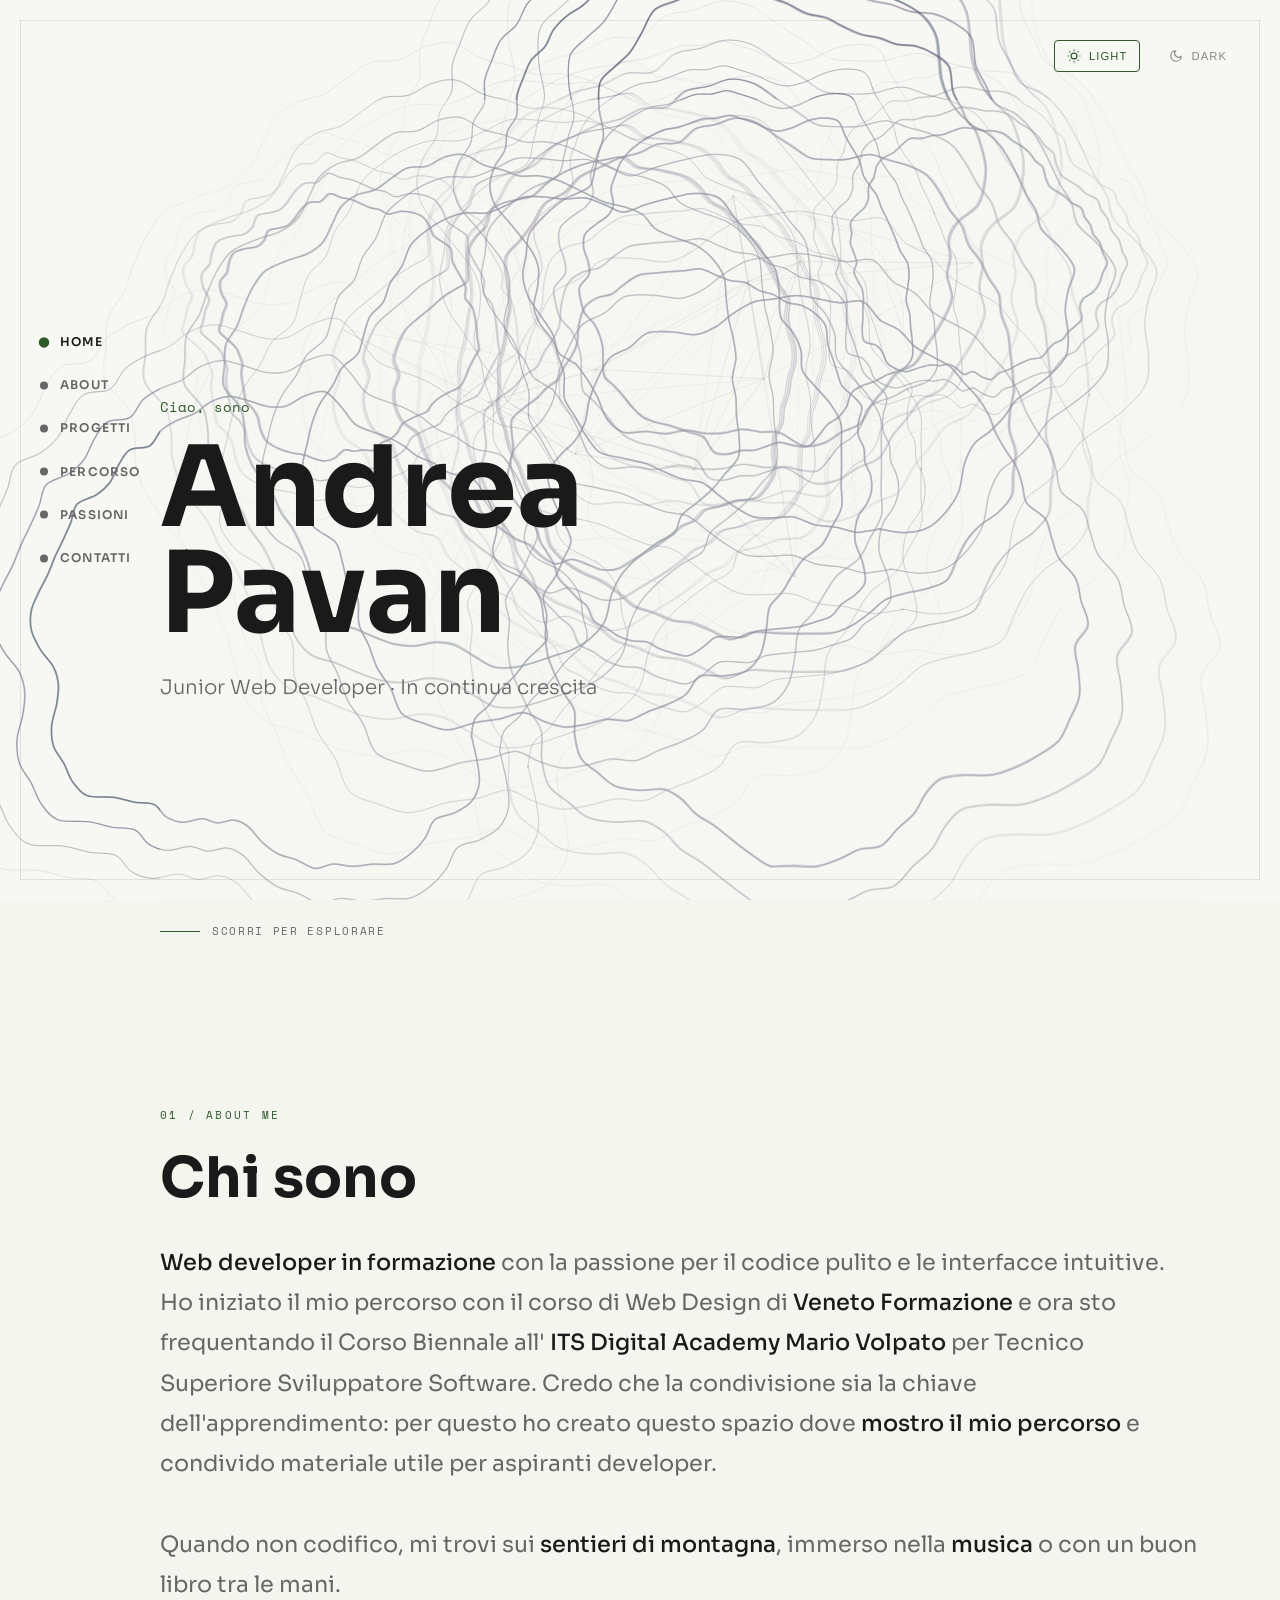
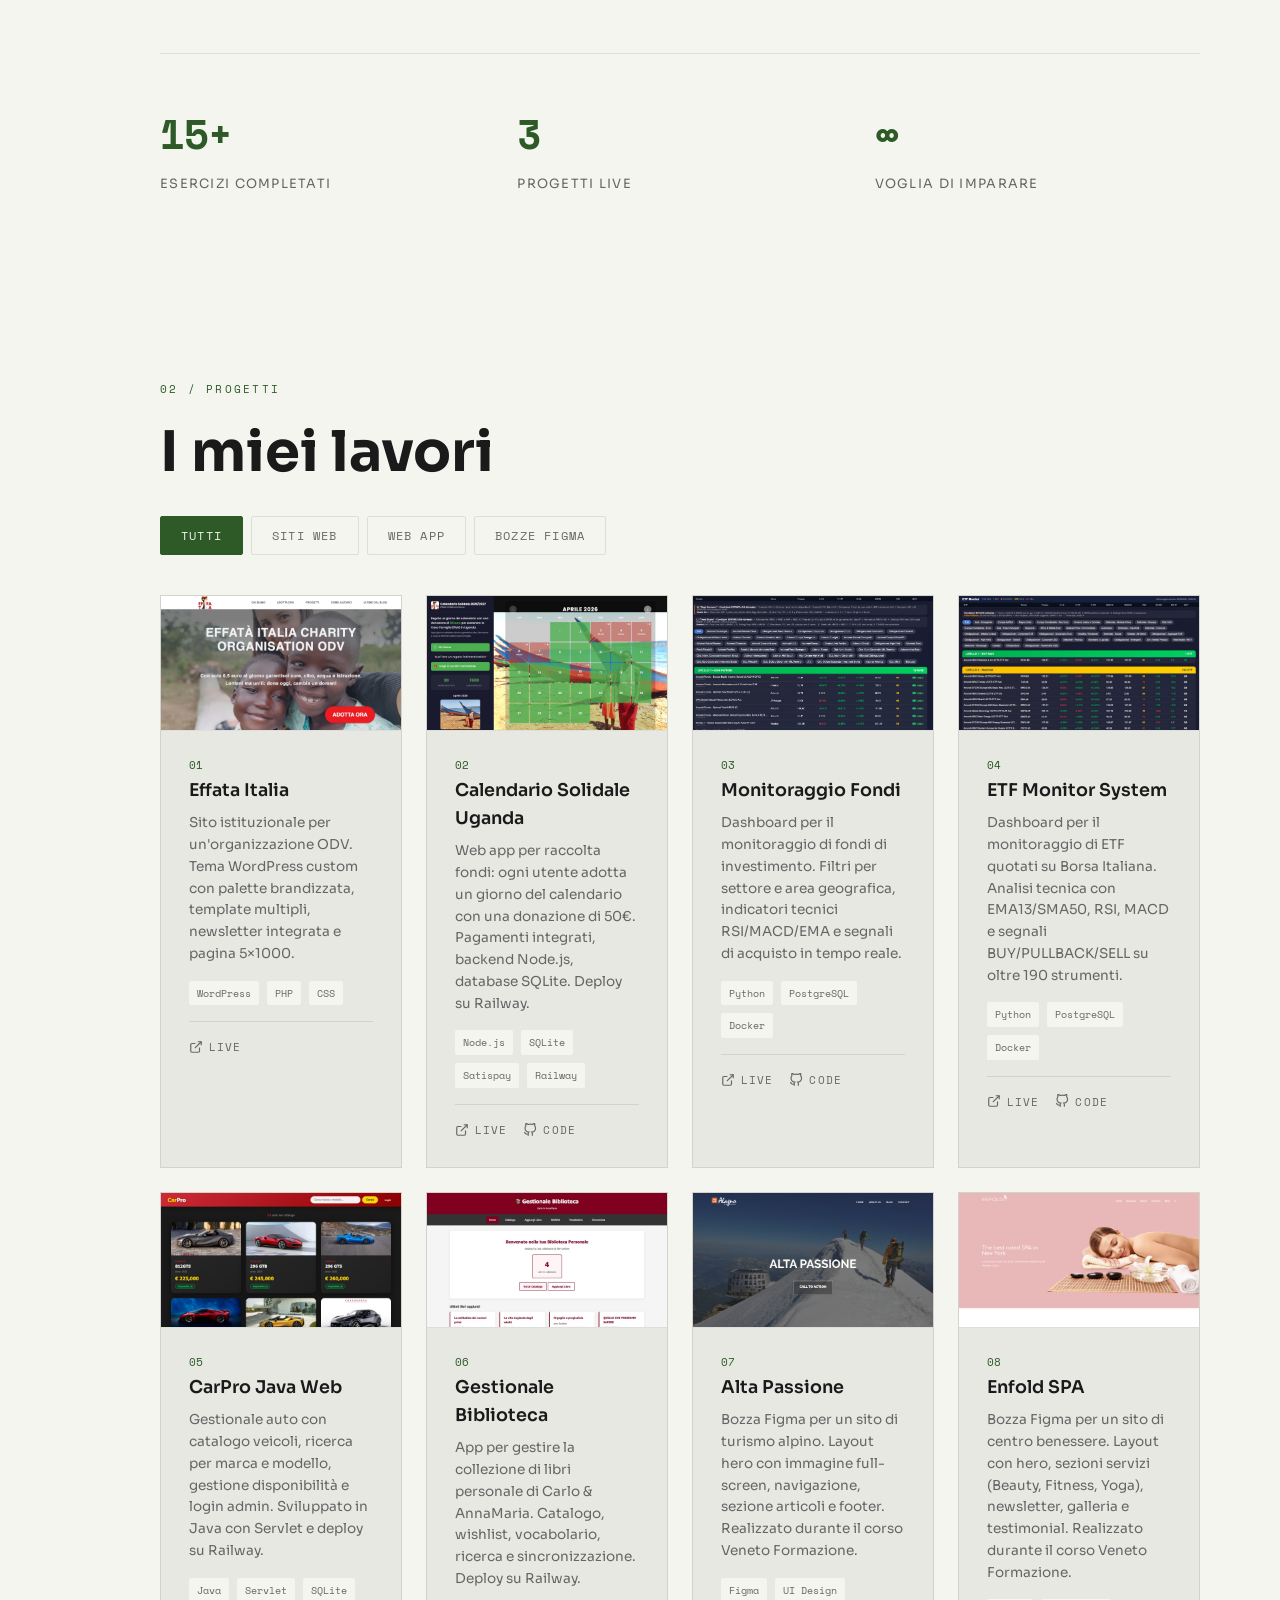
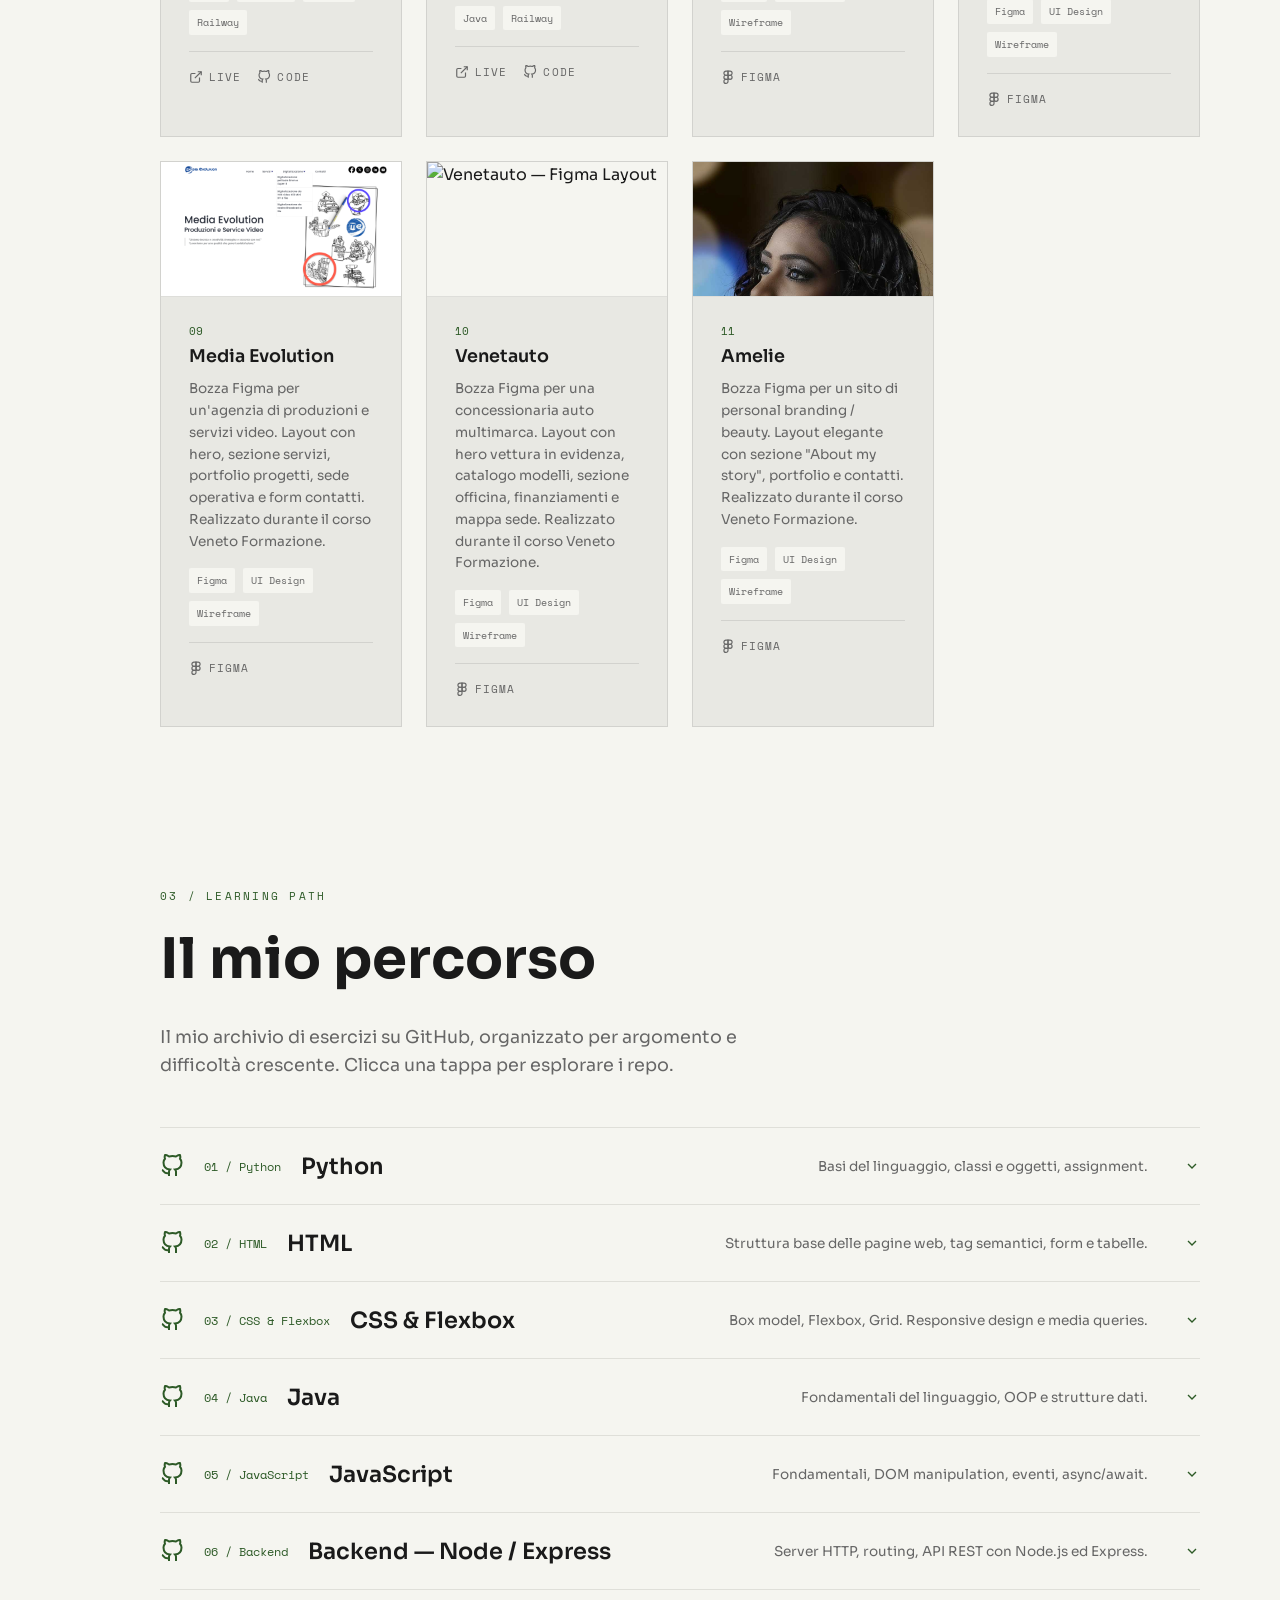
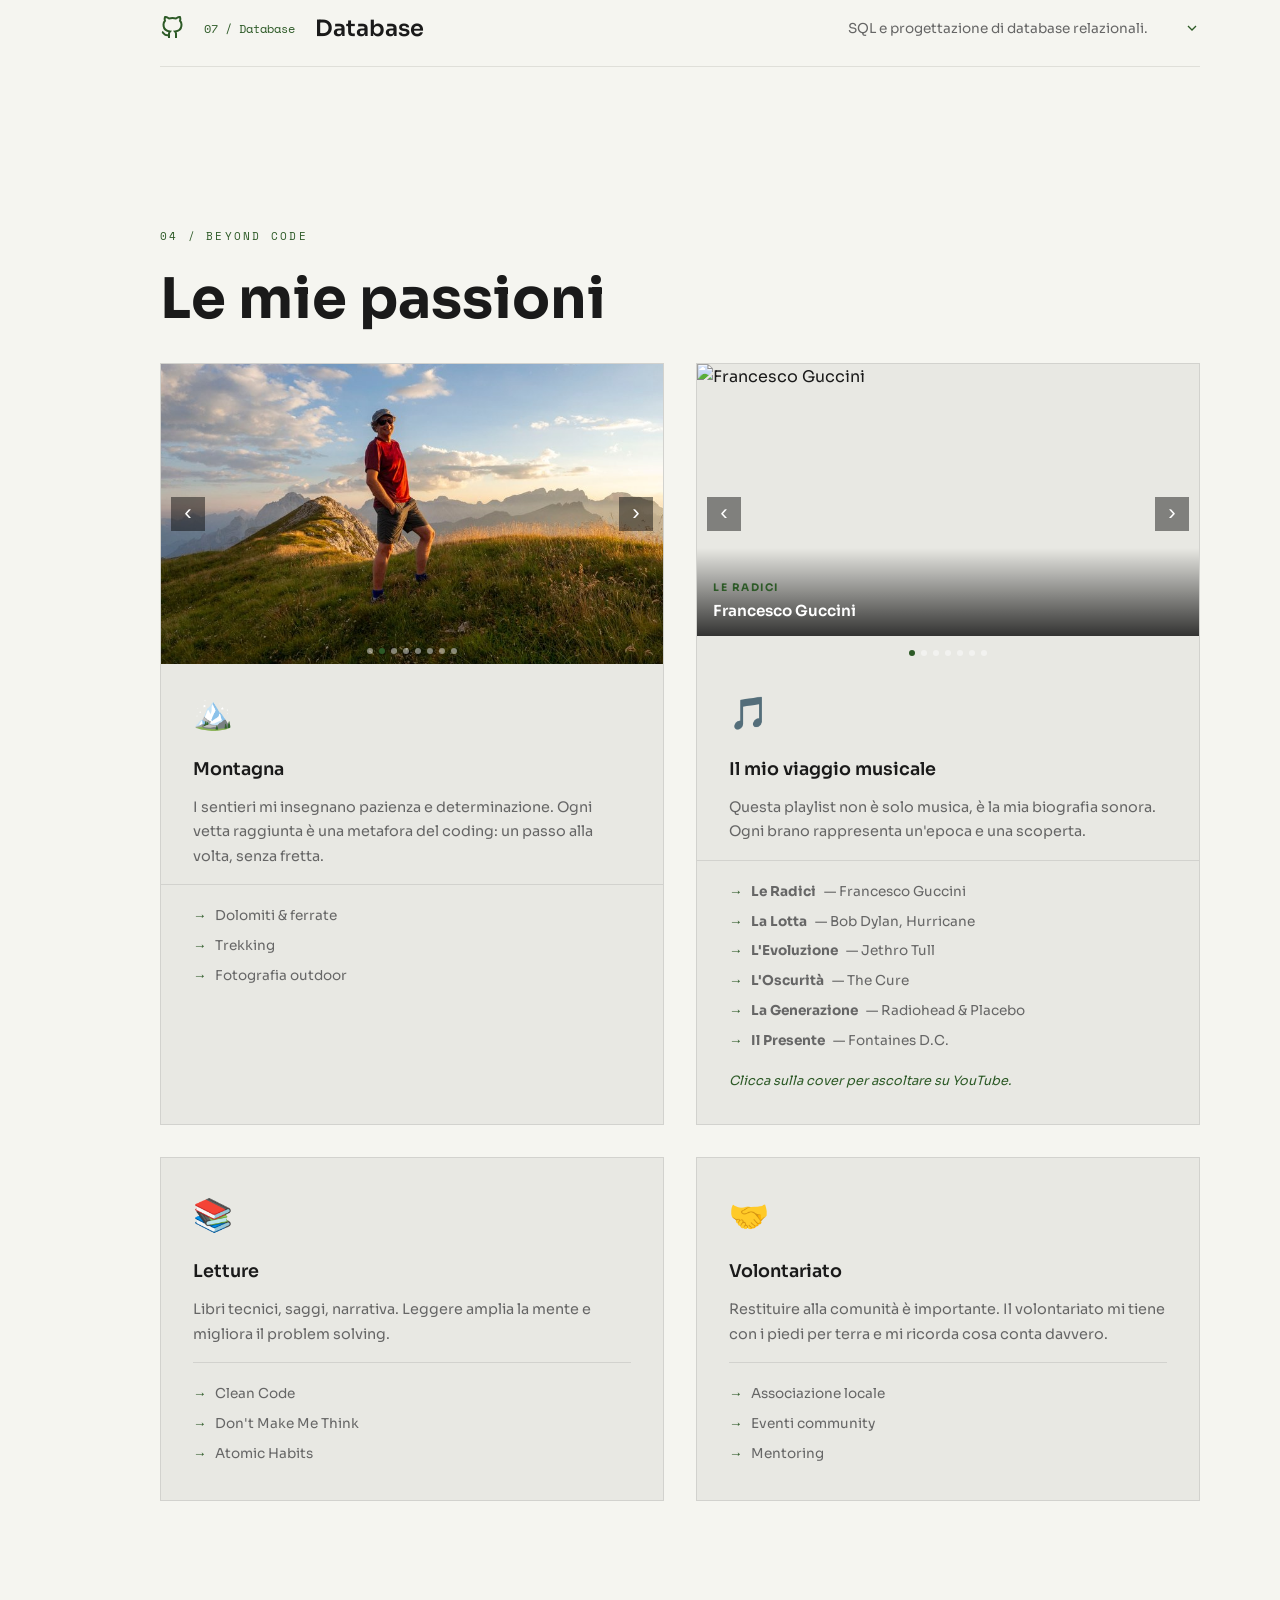
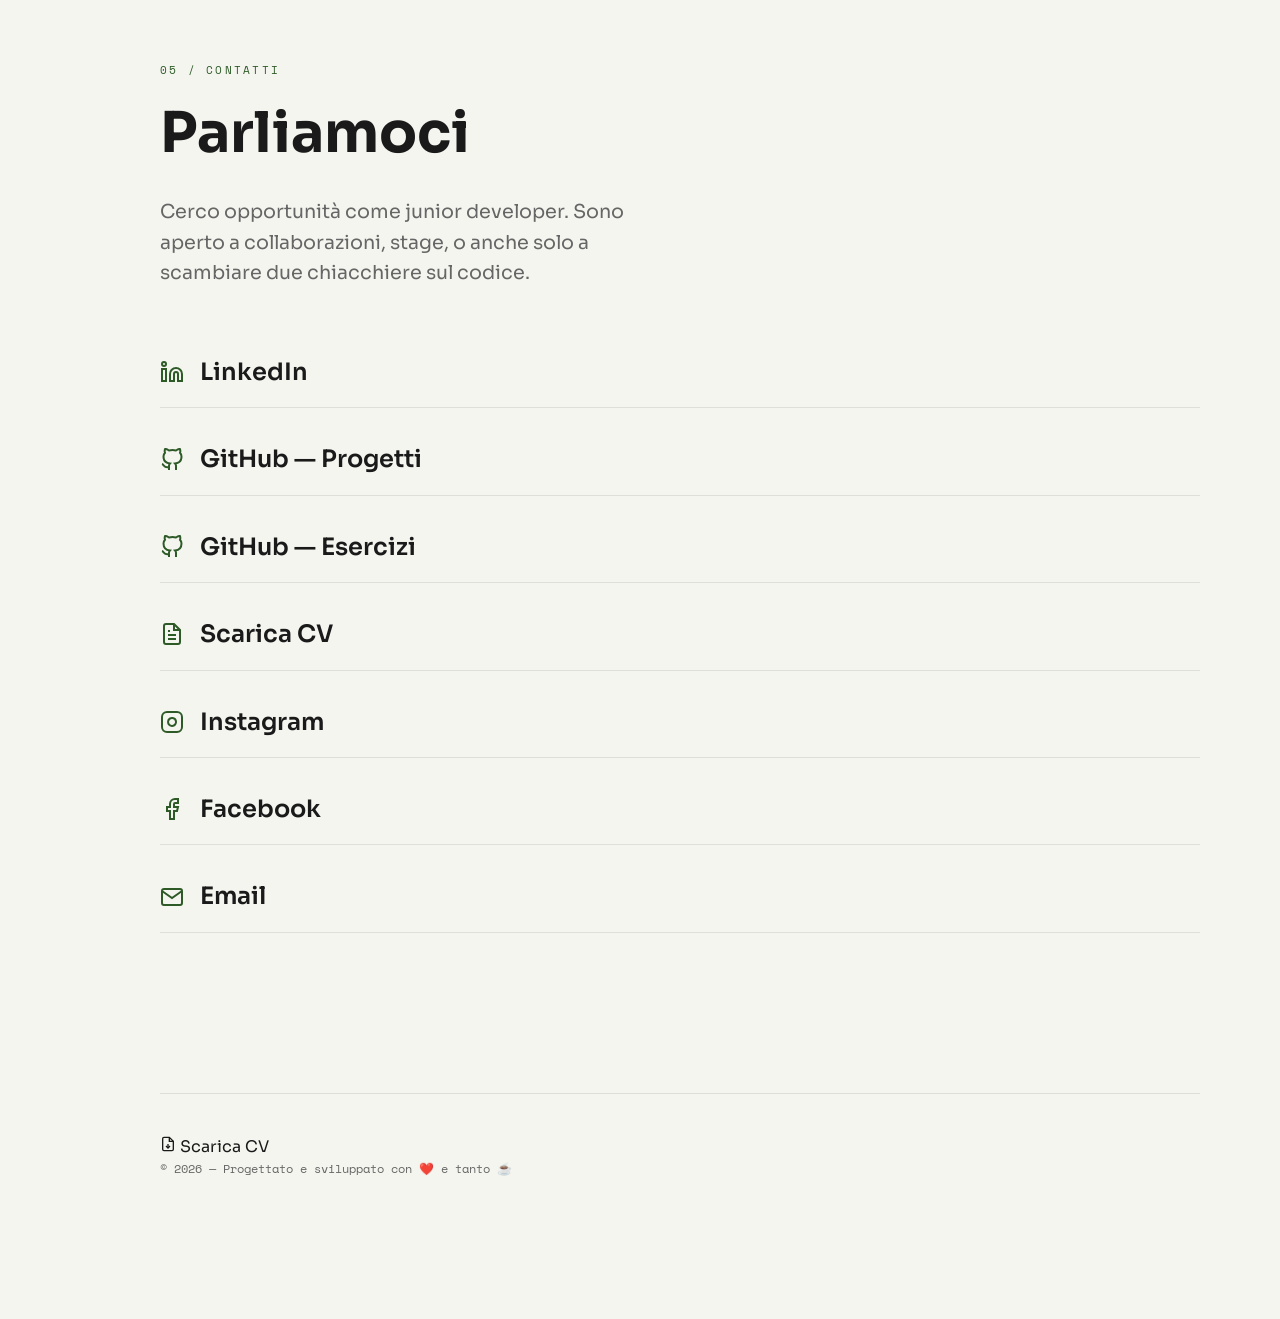
==== portfolio.html @ 3f2b670b "Sostituisce iframe con carosello cover musicali (7 tracce)" ====
<!DOCTYPE html>
<html lang="it">
<head>
    <meta charset="UTF-8">
    <meta name="viewport" content="width=device-width, initial-scale=1.0">
    <title>Andrea Pavan | Junior Web Developer</title>
    <meta name="description" content="Junior Web Developer - Il mio percorso formativo e i miei progetti">

    <!-- Open Graph / Facebook / WhatsApp -->
    <meta property="og:type"             content="website">
    <meta property="og:url"              content="https://andreapavan.tech/">
    <meta property="og:title"            content="Andrea Pavan — Junior Web Developer">
    <meta property="og:description"      content="Junior Web Developer - Il mio percorso formativo e i miei progetti">
    <meta property="og:image"            content="https://andreapavan.tech/img/above.png">
    <meta property="og:image:secure_url" content="https://andreapavan.tech/img/above.png">
    <meta property="og:locale"           content="it_IT">

    <!-- Twitter / X -->
    <meta name="twitter:card"            content="summary_large_image">
    <meta name="twitter:title"           content="Andrea Pavan — Junior Web Developer">
    <meta name="twitter:description"     content="Junior Web Developer - Il mio percorso formativo e i miei progetti">
    <meta name="twitter:image"           content="https://andreapavan.tech/img/above.png">
    
    <!-- Google Fonts -->
    <link rel="preconnect" href="https://fonts.googleapis.com">
    <link rel="preconnect" href="https://fonts.gstatic.com" crossorigin>
    <link href="https://fonts.googleapis.com/css2?family=Space+Mono:wght@400;700&family=Sora:wght@300;400;600;700&display=swap" rel="stylesheet">

    <!-- CSS -->
    <link rel="stylesheet" href="style.css?v=7">

    <!-- p5.js per effetto grafico -->
    <script src="p5.min.js"></script>
</head>
<body>
    <!-- Sketch Background (p5.js) -->
    <div id="sketch"></div>

    <!-- Loader -->
    <div class="loader" id="loader">
        <div class="loader__text">
            <span>C</span><span>a</span><span>r</span><span>i</span><span>c</span><span>a</span><span>…</span>
        </div>
    </div>

    <!-- Frame -->
    <div class="frame">
        <div class="frame__line frame__line--top"></div>
        <div class="frame__line frame__line--bottom"></div>
        <div class="frame__line frame__line--left"></div>
        <div class="frame__line frame__line--right"></div>
    </div>

    <!-- Theme Switcher -->
    <div class="theme-switcher">
        <button class="theme-btn active" data-theme="light" onclick="setTheme('light')">
            <svg class="theme-btn__icon" viewBox="0 0 24 24" fill="none" stroke="currentColor" stroke-width="2">
                <circle cx="12" cy="12" r="5"/>
                <path d="M12 1v2M12 21v2M4.22 4.22l1.42 1.42M18.36 18.36l1.42 1.42M1 12h2M21 12h2M4.22 19.78l1.42-1.42M18.36 5.64l1.42-1.42"/>
            </svg>
            Light
        </button>
        <button class="theme-btn" data-theme="dark" onclick="setTheme('dark')">
            <svg class="theme-btn__icon" viewBox="0 0 24 24" fill="none" stroke="currentColor" stroke-width="2">
                <path d="M21 12.79A9 9 0 1 1 11.21 3 7 7 0 0 0 21 12.79z"/>
            </svg>
            Dark
        </button>
    </div>

    <!-- Navigation -->
    <nav class="nav">
        <ul class="nav__list">
            <li class="nav__item active" data-section="hero">
                <span class="nav__dot"></span>
                <span class="nav__text">Home</span>
            </li>
            <li class="nav__item" data-section="about">
                <span class="nav__dot"></span>
                <span class="nav__text">About</span>
            </li>
            <li class="nav__item" data-section="projects">
                <span class="nav__dot"></span>
                <span class="nav__text">Progetti</span>
            </li>
            <li class="nav__item" data-section="path">
                <span class="nav__dot"></span>
                <span class="nav__text">Percorso</span>
            </li>
            <li class="nav__item" data-section="passions">
                <span class="nav__dot"></span>
                <span class="nav__text">Passioni</span>
            </li>
            <li class="nav__item" data-section="contact">
                <span class="nav__dot"></span>
                <span class="nav__text">Contatti</span>
            </li>
        </ul>
    </nav>

    <!-- Main Content -->
    <main class="main">
        <!-- Hero Section -->
        <section class="hero section visible" id="hero">
            <div class="hero__greeting">
                <span>Ciao, sono</span>
            </div>
            <h1 class="hero__name">
                <span>Andrea</span>
                <span>Pavan</span>
            </h1>
            <p class="hero__title">Junior Web Developer · In continua crescita</p>
            <div class="hero__scroll">
                <div class="hero__scroll-line"></div>
                <span>Scorri per esplorare</span>
            </div>
        </section>

        <!-- About Section -->
        <section class="section" id="about">
            <span class="section__label">01 / About Me</span>
            <h2 class="section__title">Chi sono</h2>
            <p class="about__text">
                <span>Web developer in formazione</span> con la passione per il codice pulito e le interfacce intuitive.
                Ho iniziato il mio percorso con il corso di Web Design di <span>Veneto Formazione</span> e ora sto frequentando il Corso Biennale
                all' <span>ITS Digital Academy Mario Volpato</span>
                 per Tecnico Superiore Sviluppatore Software.
                Credo che la condivisione sia la chiave dell'apprendimento: per questo ho creato questo spazio
                dove <span>mostro il mio percorso</span> e condivido materiale utile per aspiranti developer.
                <br><br>
                Quando non codifico, mi trovi sui <span>sentieri di montagna</span>, 
                immerso nella <span>musica</span> o con un buon libro tra le mani.
            </p>
            <div class="about__stats">
                <div class="stat">
                    <div class="stat__number">15+</div>
                    <div class="stat__label">Esercizi completati</div>
                </div>
                <div class="stat">
                    <div class="stat__number">3</div>
                    <div class="stat__label">Progetti live</div>
                </div>
                <div class="stat">
                    <div class="stat__number">∞</div>
                    <div class="stat__label">Voglia di imparare</div>
                </div>
            </div>
        </section>

        <!-- Projects Section -->
        <section class="section" id="projects">
            <span class="section__label">02 / Progetti</span>
            <h2 class="section__title">I miei lavori</h2>
            
            <div class="projects__filters">
                <button class="filter-btn active" data-filter="all">Tutti</button>
                <button class="filter-btn" data-filter="siti">Siti Web</button>
                <button class="filter-btn" data-filter="webapp">Web App</button>
                <button class="filter-btn" data-filter="figma">Bozze Figma</button>
            </div>

            <div class="projects__grid">
                <article class="project-card" data-category="siti">
                    <div class="project-card__preview">
                        <img src="img/effata-preview.jpg" alt="Effata Italia">
                    </div>
                    <span class="project-card__number">01</span>
                    <h3 class="project-card__title">Effata Italia</h3>
                    <p class="project-card__desc">Sito istituzionale per un'organizzazione ODV. Tema WordPress custom con palette brandizzata, template multipli, newsletter integrata e pagina 5×1000.</p>
                    <div class="project-card__tags">
                        <span class="tag">WordPress</span>
                        <span class="tag">PHP</span>
                        <span class="tag">CSS</span>
                    </div>
                    <div class="project-card__links">
                        <a href="https://effataitalia.it" target="_blank" rel="noopener" class="project-link">
                            <svg viewBox="0 0 24 24" fill="none" stroke="currentColor" stroke-width="2">
                                <path d="M18 13v6a2 2 0 0 1-2 2H5a2 2 0 0 1-2-2V8a2 2 0 0 1 2-2h6"/>
                                <polyline points="15 3 21 3 21 9"/>
                                <line x1="10" y1="14" x2="21" y2="3"/>
                            </svg>
                            Live
                        </a>
                    </div>
                </article>

                <article class="project-card" data-category="webapp">
                    <div class="project-card__preview">
                        <img src="img/calendario-preview.jpg" alt="Calendario Solidale Uganda">
                    </div>
                    <span class="project-card__number">02</span>
                    <h3 class="project-card__title">Calendario Solidale Uganda</h3>
                    <p class="project-card__desc">Web app per raccolta fondi: ogni utente adotta un giorno del calendario con una donazione di 50€. Pagamenti integrati, backend Node.js, database SQLite. Deploy su Railway.</p>
                    <div class="project-card__tags">
                        <span class="tag">Node.js</span>
                        <span class="tag">SQLite</span>
                        <span class="tag">Satispay</span>
                        <span class="tag">Railway</span>
                    </div>
                    <div class="project-card__links">
                        <a href="https://calendario.effataitalia.it" target="_blank" rel="noopener" class="project-link">
                            <svg viewBox="0 0 24 24" fill="none" stroke="currentColor" stroke-width="2">
                                <path d="M18 13v6a2 2 0 0 1-2 2H5a2 2 0 0 1-2-2V8a2 2 0 0 1 2-2h6"/>
                                <polyline points="15 3 21 3 21 9"/>
                                <line x1="10" y1="14" x2="21" y2="3"/>
                            </svg>
                            Live
                        </a>
                        <a href="https://github.com/pimpy67/calendario-solidale-uganda" target="_blank" rel="noopener" class="project-link">
                            <svg viewBox="0 0 24 24" fill="none" stroke="currentColor" stroke-width="2">
                                <path d="M9 19c-5 1.5-5-2.5-7-3m14 6v-3.87a3.37 3.37 0 0 0-.94-2.61c3.14-.35 6.44-1.54 6.44-7A5.44 5.44 0 0 0 20 4.77 5.07 5.07 0 0 0 19.91 1S18.73.65 16 2.48a13.38 13.38 0 0 0-7 0C6.27.65 5.09 1 5.09 1A5.07 5.07 0 0 0 5 4.77a5.44 5.44 0 0 0-1.5 3.78c0 5.42 3.3 6.61 6.44 7A3.37 3.37 0 0 0 9 18.13V22"/>
                            </svg>
                            Code
                        </a>
                    </div>
                </article>

                <article class="project-card" data-category="webapp">
                    <div class="project-card__preview">
                        <img src="img/fondi-preview.png" alt="Monitoraggio Fondi">
                    </div>
                    <span class="project-card__number">03</span>
                    <h3 class="project-card__title">Monitoraggio Fondi</h3>
                    <p class="project-card__desc">Dashboard per il monitoraggio di fondi di investimento. Filtri per settore e area geografica, indicatori tecnici RSI/MACD/EMA e segnali di acquisto in tempo reale.</p>
                    <div class="project-card__tags">
                        <span class="tag">Python</span>
                        <span class="tag">PostgreSQL</span>
                        <span class="tag">Docker</span>
                    </div>
                    <div class="project-card__links">
                        <a href="https://fondi.andreapavan.tech" target="_blank" rel="noopener" class="project-link">
                            <svg viewBox="0 0 24 24" fill="none" stroke="currentColor" stroke-width="2">
                                <path d="M18 13v6a2 2 0 0 1-2 2H5a2 2 0 0 1-2-2V8a2 2 0 0 1 2-2h6"/>
                                <polyline points="15 3 21 3 21 9"/>
                                <line x1="10" y1="14" x2="21" y2="3"/>
                            </svg>
                            Live
                        </a>
                        <a href="https://github.com/pimpy67/monitoraggio-fondi" target="_blank" rel="noopener" class="project-link">
                            <svg viewBox="0 0 24 24" fill="none" stroke="currentColor" stroke-width="2">
                                <path d="M9 19c-5 1.5-5-2.5-7-3m14 6v-3.87a3.37 3.37 0 0 0-.94-2.61c3.14-.35 6.44-1.54 6.44-7A5.44 5.44 0 0 0 20 4.77 5.07 5.07 0 0 0 19.91 1S18.73.65 16 2.48a13.38 13.38 0 0 0-7 0C6.27.65 5.09 1 5.09 1A5.07 5.07 0 0 0 5 4.77a5.44 5.44 0 0 0-1.5 3.78c0 5.42 3.3 6.61 6.44 7A3.37 3.37 0 0 0 9 18.13V22"/>
                            </svg>
                            Code
                        </a>
                    </div>
                </article>

                <article class="project-card" data-category="webapp">
                    <div class="project-card__preview">
                        <img src="img/etf-preview.jpg" alt="ETF Monitor System">
                    </div>
                    <span class="project-card__number">04</span>
                    <h3 class="project-card__title">ETF Monitor System</h3>
                    <p class="project-card__desc">Dashboard per il monitoraggio di ETF quotati su Borsa Italiana. Analisi tecnica con EMA13/SMA50, RSI, MACD e segnali BUY/PULLBACK/SELL su oltre 190 strumenti.</p>
                    <div class="project-card__tags">
                        <span class="tag">Python</span>
                        <span class="tag">PostgreSQL</span>
                        <span class="tag">Docker</span>
                    </div>
                    <div class="project-card__links">
                        <a href="https://etf.andreapavan.tech" target="_blank" rel="noopener" class="project-link">
                            <svg viewBox="0 0 24 24" fill="none" stroke="currentColor" stroke-width="2">
                                <path d="M18 13v6a2 2 0 0 1-2 2H5a2 2 0 0 1-2-2V8a2 2 0 0 1 2-2h6"/>
                                <polyline points="15 3 21 3 21 9"/>
                                <line x1="10" y1="14" x2="21" y2="3"/>
                            </svg>
                            Live
                        </a>
                        <a href="https://github.com/pimpy67/etf-monitor-system" target="_blank" rel="noopener" class="project-link">
                            <svg viewBox="0 0 24 24" fill="none" stroke="currentColor" stroke-width="2">
                                <path d="M9 19c-5 1.5-5-2.5-7-3m14 6v-3.87a3.37 3.37 0 0 0-.94-2.61c3.14-.35 6.44-1.54 6.44-7A5.44 5.44 0 0 0 20 4.77 5.07 5.07 0 0 0 19.91 1S18.73.65 16 2.48a13.38 13.38 0 0 0-7 0C6.27.65 5.09 1 5.09 1A5.07 5.07 0 0 0 5 4.77a5.44 5.44 0 0 0-1.5 3.78c0 5.42 3.3 6.61 6.44 7A3.37 3.37 0 0 0 9 18.13V22"/>
                            </svg>
                            Code
                        </a>
                    </div>
                </article>

                <article class="project-card" data-category="webapp">
                    <div class="project-card__preview">
                        <img src="img/carpro-preview.jpg" alt="CarPro Java Web">
                    </div>
                    <span class="project-card__number">05</span>
                    <h3 class="project-card__title">CarPro Java Web</h3>
                    <p class="project-card__desc">Gestionale auto con catalogo veicoli, ricerca per marca e modello, gestione disponibilità e login admin. Sviluppato in Java con Servlet e deploy su Railway.</p>
                    <div class="project-card__tags">
                        <span class="tag">Java</span>
                        <span class="tag">Servlet</span>
                        <span class="tag">SQLite</span>
                        <span class="tag">Railway</span>
                    </div>
                    <div class="project-card__links">
                        <a href="https://carprojavaweb-production.up.railway.app/catalogo" target="_blank" rel="noopener" class="project-link">
                            <svg viewBox="0 0 24 24" fill="none" stroke="currentColor" stroke-width="2">
                                <path d="M18 13v6a2 2 0 0 1-2 2H5a2 2 0 0 1-2-2V8a2 2 0 0 1 2-2h6"/>
                                <polyline points="15 3 21 3 21 9"/>
                                <line x1="10" y1="14" x2="21" y2="3"/>
                            </svg>
                            Live
                        </a>
                        <a href="https://github.com/pimpy67/car_pro_java_web" target="_blank" rel="noopener" class="project-link">
                            <svg viewBox="0 0 24 24" fill="none" stroke="currentColor" stroke-width="2">
                                <path d="M9 19c-5 1.5-5-2.5-7-3m14 6v-3.87a3.37 3.37 0 0 0-.94-2.61c3.14-.35 6.44-1.54 6.44-7A5.44 5.44 0 0 0 20 4.77 5.07 5.07 0 0 0 19.91 1S18.73.65 16 2.48a13.38 13.38 0 0 0-7 0C6.27.65 5.09 1 5.09 1A5.07 5.07 0 0 0 5 4.77a5.44 5.44 0 0 0-1.5 3.78c0 5.42 3.3 6.61 6.44 7A3.37 3.37 0 0 0 9 18.13V22"/>
                            </svg>
                            Code
                        </a>
                    </div>
                </article>

                <article class="project-card" data-category="webapp">
                    <div class="project-card__preview">
                        <img src="img/libri-preview.jpg" alt="Gestionale Biblioteca">
                    </div>
                    <span class="project-card__number">06</span>
                    <h3 class="project-card__title">Gestionale Biblioteca</h3>
                    <p class="project-card__desc">App per gestire la collezione di libri personale di Carlo & AnnaMaria. Catalogo, wishlist, vocabolario, ricerca e sincronizzazione. Deploy su Railway.</p>
                    <div class="project-card__tags">
                        <span class="tag">Java</span>
                        <span class="tag">Railway</span>
                    </div>
                    <div class="project-card__links">
                        <a href="https://gestionale-libri-production.up.railway.app" target="_blank" rel="noopener" class="project-link">
                            <svg viewBox="0 0 24 24" fill="none" stroke="currentColor" stroke-width="2">
                                <path d="M18 13v6a2 2 0 0 1-2 2H5a2 2 0 0 1-2-2V8a2 2 0 0 1 2-2h6"/>
                                <polyline points="15 3 21 3 21 9"/>
                                <line x1="10" y1="14" x2="21" y2="3"/>
                            </svg>
                            Live
                        </a>
                        <a href="https://github.com/pimpy67/gestionale-libri" target="_blank" rel="noopener" class="project-link">
                            <svg viewBox="0 0 24 24" fill="none" stroke="currentColor" stroke-width="2">
                                <path d="M9 19c-5 1.5-5-2.5-7-3m14 6v-3.87a3.37 3.37 0 0 0-.94-2.61c3.14-.35 6.44-1.54 6.44-7A5.44 5.44 0 0 0 20 4.77 5.07 5.07 0 0 0 19.91 1S18.73.65 16 2.48a13.38 13.38 0 0 0-7 0C6.27.65 5.09 1 5.09 1A5.07 5.07 0 0 0 5 4.77a5.44 5.44 0 0 0-1.5 3.78c0 5.42 3.3 6.61 6.44 7A3.37 3.37 0 0 0 9 18.13V22"/>
                            </svg>
                            Code
                        </a>
                    </div>
                </article>

                <article class="project-card" data-category="figma">
                    <div class="project-card__preview">
                        <img src="img/figma-altapassione-preview.png" alt="Alta Passione — Figma Layout">
                    </div>
                    <span class="project-card__number">07</span>
                    <h3 class="project-card__title">Alta Passione</h3>
                    <p class="project-card__desc">Bozza Figma per un sito di turismo alpino. Layout hero con immagine full-screen, navigazione, sezione articoli e footer. Realizzato durante il corso Veneto Formazione.</p>
                    <div class="project-card__tags">
                        <span class="tag">Figma</span>
                        <span class="tag">UI Design</span>
                        <span class="tag">Wireframe</span>
                    </div>
                    <div class="project-card__links">
                        <a href="https://www.figma.com/design/ucPAvy9iIZRsiZInb1khPr/alta-passione-layout" target="_blank" rel="noopener" class="project-link">
                            <svg viewBox="0 0 24 24" fill="none" stroke="currentColor" stroke-width="2">
                                <path d="M5 5.5A3.5 3.5 0 0 1 8.5 2H12v7H8.5A3.5 3.5 0 0 1 5 5.5z"/>
                                <path d="M12 2h3.5a3.5 3.5 0 1 1 0 7H12V2z"/>
                                <path d="M12 12.5a3.5 3.5 0 1 1 7 0 3.5 3.5 0 1 1-7 0z"/>
                                <path d="M5 19.5A3.5 3.5 0 0 1 8.5 16H12v3.5a3.5 3.5 0 1 1-7 0z"/>
                                <path d="M5 12.5A3.5 3.5 0 0 1 8.5 9H12v7H8.5A3.5 3.5 0 0 1 5 12.5z"/>
                            </svg>
                            Figma
                        </a>
                    </div>
                </article>

                <article class="project-card" data-category="figma">
                    <div class="project-card__preview">
                        <img src="img/figma-spa-preview.png" alt="Enfold SPA — Figma Layout">
                    </div>
                    <span class="project-card__number">08</span>
                    <h3 class="project-card__title">Enfold SPA</h3>
                    <p class="project-card__desc">Bozza Figma per un sito di centro benessere. Layout con hero, sezioni servizi (Beauty, Fitness, Yoga), newsletter, galleria e testimonial. Realizzato durante il corso Veneto Formazione.</p>
                    <div class="project-card__tags">
                        <span class="tag">Figma</span>
                        <span class="tag">UI Design</span>
                        <span class="tag">Wireframe</span>
                    </div>
                    <div class="project-card__links">
                        <a href="https://www.figma.com/design/vi4CVhh42UqPNQW7lsbhla/esercizio-bozza-spa" target="_blank" rel="noopener" class="project-link">
                            <svg viewBox="0 0 24 24" fill="none" stroke="currentColor" stroke-width="2">
                                <path d="M5 5.5A3.5 3.5 0 0 1 8.5 2H12v7H8.5A3.5 3.5 0 0 1 5 5.5z"/>
                                <path d="M12 2h3.5a3.5 3.5 0 1 1 0 7H12V2z"/>
                                <path d="M12 12.5a3.5 3.5 0 1 1 7 0 3.5 3.5 0 1 1-7 0z"/>
                                <path d="M5 19.5A3.5 3.5 0 0 1 8.5 16H12v3.5a3.5 3.5 0 1 1-7 0z"/>
                                <path d="M5 12.5A3.5 3.5 0 0 1 8.5 9H12v7H8.5A3.5 3.5 0 0 1 5 12.5z"/>
                            </svg>
                            Figma
                        </a>
                    </div>
                </article>

                <article class="project-card" data-category="figma">
                    <div class="project-card__preview">
                        <img src="img/figma-media-preview.png" alt="Media Evolution — Figma Layout">
                    </div>
                    <span class="project-card__number">09</span>
                    <h3 class="project-card__title">Media Evolution</h3>
                    <p class="project-card__desc">Bozza Figma per un'agenzia di produzioni e servizi video. Layout con hero, sezione servizi, portfolio progetti, sede operativa e form contatti. Realizzato durante il corso Veneto Formazione.</p>
                    <div class="project-card__tags">
                        <span class="tag">Figma</span>
                        <span class="tag">UI Design</span>
                        <span class="tag">Wireframe</span>
                    </div>
                    <div class="project-card__links">
                        <a href="https://www.figma.com/design/AB4DUdKQryQGEYTGh0c8C9/esercizio-media-evolution" target="_blank" rel="noopener" class="project-link">
                            <svg viewBox="0 0 24 24" fill="none" stroke="currentColor" stroke-width="2">
                                <path d="M5 5.5A3.5 3.5 0 0 1 8.5 2H12v7H8.5A3.5 3.5 0 0 1 5 5.5z"/>
                                <path d="M12 2h3.5a3.5 3.5 0 1 1 0 7H12V2z"/>
                                <path d="M12 12.5a3.5 3.5 0 1 1 7 0 3.5 3.5 0 1 1-7 0z"/>
                                <path d="M5 19.5A3.5 3.5 0 0 1 8.5 16H12v3.5a3.5 3.5 0 1 1-7 0z"/>
                                <path d="M5 12.5A3.5 3.5 0 0 1 8.5 9H12v7H8.5A3.5 3.5 0 0 1 5 12.5z"/>
                            </svg>
                            Figma
                        </a>
                    </div>
                </article>

                <article class="project-card" data-category="figma">
                    <div class="project-card__preview">
                        <img src="img/figma-venetauto-preview.png" alt="Venetauto — Figma Layout">
                    </div>
                    <span class="project-card__number">10</span>
                    <h3 class="project-card__title">Venetauto</h3>
                    <p class="project-card__desc">Bozza Figma per una concessionaria auto multimarca. Layout con hero vettura in evidenza, catalogo modelli, sezione officina, finanziamenti e mappa sede. Realizzato durante il corso Veneto Formazione.</p>
                    <div class="project-card__tags">
                        <span class="tag">Figma</span>
                        <span class="tag">UI Design</span>
                        <span class="tag">Wireframe</span>
                    </div>
                    <div class="project-card__links">
                        <a href="https://www.figma.com/design/rM8Qb1j34acZk5mXjSkUxJ/venetauto6" target="_blank" rel="noopener" class="project-link">
                            <svg viewBox="0 0 24 24" fill="none" stroke="currentColor" stroke-width="2">
                                <path d="M5 5.5A3.5 3.5 0 0 1 8.5 2H12v7H8.5A3.5 3.5 0 0 1 5 5.5z"/>
                                <path d="M12 2h3.5a3.5 3.5 0 1 1 0 7H12V2z"/>
                                <path d="M12 12.5a3.5 3.5 0 1 1 7 0 3.5 3.5 0 1 1-7 0z"/>
                                <path d="M5 19.5A3.5 3.5 0 0 1 8.5 16H12v3.5a3.5 3.5 0 1 1-7 0z"/>
                                <path d="M5 12.5A3.5 3.5 0 0 1 8.5 9H12v7H8.5A3.5 3.5 0 0 1 5 12.5z"/>
                            </svg>
                            Figma
                        </a>
                    </div>
                </article>

                <article class="project-card" data-category="figma">
                    <div class="project-card__preview">
                        <img src="img/figma-amelie-preview.jpg" alt="Amelie — Figma Layout">
                    </div>
                    <span class="project-card__number">11</span>
                    <h3 class="project-card__title">Amelie</h3>
                    <p class="project-card__desc">Bozza Figma per un sito di personal branding / beauty. Layout elegante con sezione "About my story", portfolio e contatti. Realizzato durante il corso Veneto Formazione.</p>
                    <div class="project-card__tags">
                        <span class="tag">Figma</span>
                        <span class="tag">UI Design</span>
                        <span class="tag">Wireframe</span>
                    </div>
                    <div class="project-card__links">
                        <a href="https://www.figma.com/design/O3ZyBF2jMj6zQOO7xo2MrJ/amelie-13" target="_blank" rel="noopener" class="project-link">
                            <svg viewBox="0 0 24 24" fill="none" stroke="currentColor" stroke-width="2">
                                <path d="M5 5.5A3.5 3.5 0 0 1 8.5 2H12v7H8.5A3.5 3.5 0 0 1 5 5.5z"/>
                                <path d="M12 2h3.5a3.5 3.5 0 1 1 0 7H12V2z"/>
                                <path d="M12 12.5a3.5 3.5 0 1 1 7 0 3.5 3.5 0 1 1-7 0z"/>
                                <path d="M5 19.5A3.5 3.5 0 0 1 8.5 16H12v3.5a3.5 3.5 0 1 1-7 0z"/>
                                <path d="M5 12.5A3.5 3.5 0 0 1 8.5 9H12v7H8.5A3.5 3.5 0 0 1 5 12.5z"/>
                            </svg>
                            Figma
                        </a>
                    </div>
                </article>

            </div>
        </section>

        <!-- Learning Path Section -->
        <section class="section" id="path">
            <span class="section__label">03 / Learning Path</span>
            <h2 class="section__title">Il mio percorso</h2>
            <p class="path__intro">
                Il mio archivio di esercizi su GitHub, organizzato per argomento e difficoltà crescente.
                Clicca una tappa per esplorare i repo.
            </p>

            <div class="path__timeline">

                <div class="path__item">
                    <button class="path__toggle">
                        <svg width="24" height="24" viewBox="0 0 24 24" fill="none" stroke="currentColor" stroke-width="2" class="path__toggle-icon"><path d="M9 19c-5 1.5-5-2.5-7-3m14 6v-3.87a3.37 3.37 0 0 0-.94-2.61c3.14-.35 6.44-1.54 6.44-7A5.44 5.44 0 0 0 20 4.77 5.07 5.07 0 0 0 19.91 1S18.73.65 16 2.48a13.38 13.38 0 0 0-7 0C6.27.65 5.09 1 5.09 1A5.07 5.07 0 0 0 5 4.77a5.44 5.44 0 0 0-1.5 3.78c0 5.42 3.3 6.61 6.44 7A3.37 3.37 0 0 0 9 18.13V22"/></svg>
                        <span class="path__week">01 / Python</span>
                        <span class="path__title">Python</span>
                        <span class="path__content">Basi del linguaggio, classi e oggetti, assignment.</span>
                        <svg class="path__toggle-arrow" width="16" height="16" viewBox="0 0 24 24" fill="none" stroke="currentColor" stroke-width="2"><polyline points="6 9 12 15 18 9"/></svg>
                    </button>
                    <div class="path__repos">
                        <a href="https://github.com/andreapavan-ops/Prove_Python" class="path__repo-btn" target="_blank" rel="noopener">
                            <svg width="14" height="14" viewBox="0 0 24 24" fill="none" stroke="currentColor" stroke-width="2"><path d="M9 19c-5 1.5-5-2.5-7-3m14 6v-3.87a3.37 3.37 0 0 0-.94-2.61c3.14-.35 6.44-1.54 6.44-7A5.44 5.44 0 0 0 20 4.77 5.07 5.07 0 0 0 19.91 1S18.73.65 16 2.48a13.38 13.38 0 0 0-7 0C6.27.65 5.09 1 5.09 1A5.07 5.07 0 0 0 5 4.77a5.44 5.44 0 0 0-1.5 3.78c0 5.42 3.3 6.61 6.44 7A3.37 3.37 0 0 0 9 18.13V22"/></svg>
                            Prove_Python →
                        </a>
                        <a href="https://github.com/andreapavan-ops/PY_CLASSI_OGGETTI" class="path__repo-btn" target="_blank" rel="noopener">
                            <svg width="14" height="14" viewBox="0 0 24 24" fill="none" stroke="currentColor" stroke-width="2"><path d="M9 19c-5 1.5-5-2.5-7-3m14 6v-3.87a3.37 3.37 0 0 0-.94-2.61c3.14-.35 6.44-1.54 6.44-7A5.44 5.44 0 0 0 20 4.77 5.07 5.07 0 0 0 19.91 1S18.73.65 16 2.48a13.38 13.38 0 0 0-7 0C6.27.65 5.09 1 5.09 1A5.07 5.07 0 0 0 5 4.77a5.44 5.44 0 0 0-1.5 3.78c0 5.42 3.3 6.61 6.44 7A3.37 3.37 0 0 0 9 18.13V22"/></svg>
                            PY_CLASSI_OGGETTI →
                        </a>
                        <a href="https://github.com/andreapavan-ops/py_assignment_apavan" class="path__repo-btn" target="_blank" rel="noopener">
                            <svg width="14" height="14" viewBox="0 0 24 24" fill="none" stroke="currentColor" stroke-width="2"><path d="M9 19c-5 1.5-5-2.5-7-3m14 6v-3.87a3.37 3.37 0 0 0-.94-2.61c3.14-.35 6.44-1.54 6.44-7A5.44 5.44 0 0 0 20 4.77 5.07 5.07 0 0 0 19.91 1S18.73.65 16 2.48a13.38 13.38 0 0 0-7 0C6.27.65 5.09 1 5.09 1A5.07 5.07 0 0 0 5 4.77a5.44 5.44 0 0 0-1.5 3.78c0 5.42 3.3 6.61 6.44 7A3.37 3.37 0 0 0 9 18.13V22"/></svg>
                            py_assignment_apavan →
                        </a>
                    </div>
                </div>

                <div class="path__item">
                    <button class="path__toggle">
                        <svg width="24" height="24" viewBox="0 0 24 24" fill="none" stroke="currentColor" stroke-width="2" class="path__toggle-icon"><path d="M9 19c-5 1.5-5-2.5-7-3m14 6v-3.87a3.37 3.37 0 0 0-.94-2.61c3.14-.35 6.44-1.54 6.44-7A5.44 5.44 0 0 0 20 4.77 5.07 5.07 0 0 0 19.91 1S18.73.65 16 2.48a13.38 13.38 0 0 0-7 0C6.27.65 5.09 1 5.09 1A5.07 5.07 0 0 0 5 4.77a5.44 5.44 0 0 0-1.5 3.78c0 5.42 3.3 6.61 6.44 7A3.37 3.37 0 0 0 9 18.13V22"/></svg>
                        <span class="path__week">02 / HTML</span>
                        <span class="path__title">HTML</span>
                        <span class="path__content">Struttura base delle pagine web, tag semantici, form e tabelle.</span>
                        <svg class="path__toggle-arrow" width="16" height="16" viewBox="0 0 24 24" fill="none" stroke="currentColor" stroke-width="2"><polyline points="6 9 12 15 18 9"/></svg>
                    </button>
                    <div class="path__repos">
                        <a href="https://github.com/andreapavan-ops/Html_esercizi" class="path__repo-btn" target="_blank" rel="noopener">
                            <svg width="14" height="14" viewBox="0 0 24 24" fill="none" stroke="currentColor" stroke-width="2"><path d="M9 19c-5 1.5-5-2.5-7-3m14 6v-3.87a3.37 3.37 0 0 0-.94-2.61c3.14-.35 6.44-1.54 6.44-7A5.44 5.44 0 0 0 20 4.77 5.07 5.07 0 0 0 19.91 1S18.73.65 16 2.48a13.38 13.38 0 0 0-7 0C6.27.65 5.09 1 5.09 1A5.07 5.07 0 0 0 5 4.77a5.44 5.44 0 0 0-1.5 3.78c0 5.42 3.3 6.61 6.44 7A3.37 3.37 0 0 0 9 18.13V22"/></svg>
                            Html_esercizi →
                        </a>
                    </div>
                </div>

                <div class="path__item">
                    <button class="path__toggle">
                        <svg width="24" height="24" viewBox="0 0 24 24" fill="none" stroke="currentColor" stroke-width="2" class="path__toggle-icon"><path d="M9 19c-5 1.5-5-2.5-7-3m14 6v-3.87a3.37 3.37 0 0 0-.94-2.61c3.14-.35 6.44-1.54 6.44-7A5.44 5.44 0 0 0 20 4.77 5.07 5.07 0 0 0 19.91 1S18.73.65 16 2.48a13.38 13.38 0 0 0-7 0C6.27.65 5.09 1 5.09 1A5.07 5.07 0 0 0 5 4.77a5.44 5.44 0 0 0-1.5 3.78c0 5.42 3.3 6.61 6.44 7A3.37 3.37 0 0 0 9 18.13V22"/></svg>
                        <span class="path__week">03 / CSS & Flexbox</span>
                        <span class="path__title">CSS & Flexbox</span>
                        <span class="path__content">Box model, Flexbox, Grid. Responsive design e media queries.</span>
                        <svg class="path__toggle-arrow" width="16" height="16" viewBox="0 0 24 24" fill="none" stroke="currentColor" stroke-width="2"><polyline points="6 9 12 15 18 9"/></svg>
                    </button>
                    <div class="path__repos">
                        <a href="https://github.com/andreapavan-ops/CSS_esercizi" class="path__repo-btn" target="_blank" rel="noopener">
                            <svg width="14" height="14" viewBox="0 0 24 24" fill="none" stroke="currentColor" stroke-width="2"><path d="M9 19c-5 1.5-5-2.5-7-3m14 6v-3.87a3.37 3.37 0 0 0-.94-2.61c3.14-.35 6.44-1.54 6.44-7A5.44 5.44 0 0 0 20 4.77 5.07 5.07 0 0 0 19.91 1S18.73.65 16 2.48a13.38 13.38 0 0 0-7 0C6.27.65 5.09 1 5.09 1A5.07 5.07 0 0 0 5 4.77a5.44 5.44 0 0 0-1.5 3.78c0 5.42 3.3 6.61 6.44 7A3.37 3.37 0 0 0 9 18.13V22"/></svg>
                            CSS_esercizi →
                        </a>
                        <a href="https://github.com/andreapavan-ops/FLEX_esercizi" class="path__repo-btn" target="_blank" rel="noopener">
                            <svg width="14" height="14" viewBox="0 0 24 24" fill="none" stroke="currentColor" stroke-width="2"><path d="M9 19c-5 1.5-5-2.5-7-3m14 6v-3.87a3.37 3.37 0 0 0-.94-2.61c3.14-.35 6.44-1.54 6.44-7A5.44 5.44 0 0 0 20 4.77 5.07 5.07 0 0 0 19.91 1S18.73.65 16 2.48a13.38 13.38 0 0 0-7 0C6.27.65 5.09 1 5.09 1A5.07 5.07 0 0 0 5 4.77a5.44 5.44 0 0 0-1.5 3.78c0 5.42 3.3 6.61 6.44 7A3.37 3.37 0 0 0 9 18.13V22"/></svg>
                            FLEX_esercizi →
                        </a>
                    </div>
                </div>

                <div class="path__item">
                    <button class="path__toggle">
                        <svg width="24" height="24" viewBox="0 0 24 24" fill="none" stroke="currentColor" stroke-width="2" class="path__toggle-icon"><path d="M9 19c-5 1.5-5-2.5-7-3m14 6v-3.87a3.37 3.37 0 0 0-.94-2.61c3.14-.35 6.44-1.54 6.44-7A5.44 5.44 0 0 0 20 4.77 5.07 5.07 0 0 0 19.91 1S18.73.65 16 2.48a13.38 13.38 0 0 0-7 0C6.27.65 5.09 1 5.09 1A5.07 5.07 0 0 0 5 4.77a5.44 5.44 0 0 0-1.5 3.78c0 5.42 3.3 6.61 6.44 7A3.37 3.37 0 0 0 9 18.13V22"/></svg>
                        <span class="path__week">04 / Java</span>
                        <span class="path__title">Java</span>
                        <span class="path__content">Fondamentali del linguaggio, OOP e strutture dati.</span>
                        <svg class="path__toggle-arrow" width="16" height="16" viewBox="0 0 24 24" fill="none" stroke="currentColor" stroke-width="2"><polyline points="6 9 12 15 18 9"/></svg>
                    </button>
                    <div class="path__repos">
                        <a href="https://github.com/andreapavan-ops/JA_ESERCIZI_JAVA" class="path__repo-btn" target="_blank" rel="noopener">
                            <svg width="14" height="14" viewBox="0 0 24 24" fill="none" stroke="currentColor" stroke-width="2"><path d="M9 19c-5 1.5-5-2.5-7-3m14 6v-3.87a3.37 3.37 0 0 0-.94-2.61c3.14-.35 6.44-1.54 6.44-7A5.44 5.44 0 0 0 20 4.77 5.07 5.07 0 0 0 19.91 1S18.73.65 16 2.48a13.38 13.38 0 0 0-7 0C6.27.65 5.09 1 5.09 1A5.07 5.07 0 0 0 5 4.77a5.44 5.44 0 0 0-1.5 3.78c0 5.42 3.3 6.61 6.44 7A3.37 3.37 0 0 0 9 18.13V22"/></svg>
                            JA_ESERCIZI_JAVA →
                        </a>
                        <a href="https://github.com/andreapavan-ops/Prove_Java" class="path__repo-btn" target="_blank" rel="noopener">
                            <svg width="14" height="14" viewBox="0 0 24 24" fill="none" stroke="currentColor" stroke-width="2"><path d="M9 19c-5 1.5-5-2.5-7-3m14 6v-3.87a3.37 3.37 0 0 0-.94-2.61c3.14-.35 6.44-1.54 6.44-7A5.44 5.44 0 0 0 20 4.77 5.07 5.07 0 0 0 19.91 1S18.73.65 16 2.48a13.38 13.38 0 0 0-7 0C6.27.65 5.09 1 5.09 1A5.07 5.07 0 0 0 5 4.77a5.44 5.44 0 0 0-1.5 3.78c0 5.42 3.3 6.61 6.44 7A3.37 3.37 0 0 0 9 18.13V22"/></svg>
                            Prove_Java →
                        </a>
                    </div>
                </div>

                <div class="path__item">
                    <button class="path__toggle">
                        <svg width="24" height="24" viewBox="0 0 24 24" fill="none" stroke="currentColor" stroke-width="2" class="path__toggle-icon"><path d="M9 19c-5 1.5-5-2.5-7-3m14 6v-3.87a3.37 3.37 0 0 0-.94-2.61c3.14-.35 6.44-1.54 6.44-7A5.44 5.44 0 0 0 20 4.77 5.07 5.07 0 0 0 19.91 1S18.73.65 16 2.48a13.38 13.38 0 0 0-7 0C6.27.65 5.09 1 5.09 1A5.07 5.07 0 0 0 5 4.77a5.44 5.44 0 0 0-1.5 3.78c0 5.42 3.3 6.61 6.44 7A3.37 3.37 0 0 0 9 18.13V22"/></svg>
                        <span class="path__week">05 / JavaScript</span>
                        <span class="path__title">JavaScript</span>
                        <span class="path__content">Fondamentali, DOM manipulation, eventi, async/await.</span>
                        <svg class="path__toggle-arrow" width="16" height="16" viewBox="0 0 24 24" fill="none" stroke="currentColor" stroke-width="2"><polyline points="6 9 12 15 18 9"/></svg>
                    </button>
                    <div class="path__repos">
                        <a href="https://github.com/andreapavan-ops/JAVASCRIPT" class="path__repo-btn" target="_blank" rel="noopener">
                            <svg width="14" height="14" viewBox="0 0 24 24" fill="none" stroke="currentColor" stroke-width="2"><path d="M9 19c-5 1.5-5-2.5-7-3m14 6v-3.87a3.37 3.37 0 0 0-.94-2.61c3.14-.35 6.44-1.54 6.44-7A5.44 5.44 0 0 0 20 4.77 5.07 5.07 0 0 0 19.91 1S18.73.65 16 2.48a13.38 13.38 0 0 0-7 0C6.27.65 5.09 1 5.09 1A5.07 5.07 0 0 0 5 4.77a5.44 5.44 0 0 0-1.5 3.78c0 5.42 3.3 6.61 6.44 7A3.37 3.37 0 0 0 9 18.13V22"/></svg>
                            JAVASCRIPT →
                        </a>
                        <a href="https://github.com/andreapavan-ops/esempi_javascript" class="path__repo-btn" target="_blank" rel="noopener">
                            <svg width="14" height="14" viewBox="0 0 24 24" fill="none" stroke="currentColor" stroke-width="2"><path d="M9 19c-5 1.5-5-2.5-7-3m14 6v-3.87a3.37 3.37 0 0 0-.94-2.61c3.14-.35 6.44-1.54 6.44-7A5.44 5.44 0 0 0 20 4.77 5.07 5.07 0 0 0 19.91 1S18.73.65 16 2.48a13.38 13.38 0 0 0-7 0C6.27.65 5.09 1 5.09 1A5.07 5.07 0 0 0 5 4.77a5.44 5.44 0 0 0-1.5 3.78c0 5.42 3.3 6.61 6.44 7A3.37 3.37 0 0 0 9 18.13V22"/></svg>
                            esempi_javascript →
                        </a>
                        <a href="https://github.com/andreapavan-ops/JAVASCRIPT_DOM" class="path__repo-btn" target="_blank" rel="noopener">
                            <svg width="14" height="14" viewBox="0 0 24 24" fill="none" stroke="currentColor" stroke-width="2"><path d="M9 19c-5 1.5-5-2.5-7-3m14 6v-3.87a3.37 3.37 0 0 0-.94-2.61c3.14-.35 6.44-1.54 6.44-7A5.44 5.44 0 0 0 20 4.77 5.07 5.07 0 0 0 19.91 1S18.73.65 16 2.48a13.38 13.38 0 0 0-7 0C6.27.65 5.09 1 5.09 1A5.07 5.07 0 0 0 5 4.77a5.44 5.44 0 0 0-1.5 3.78c0 5.42 3.3 6.61 6.44 7A3.37 3.37 0 0 0 9 18.13V22"/></svg>
                            JAVASCRIPT_DOM →
                        </a>
                        <a href="https://github.com/andreapavan-ops/javascript_dom_teoria" class="path__repo-btn" target="_blank" rel="noopener">
                            <svg width="14" height="14" viewBox="0 0 24 24" fill="none" stroke="currentColor" stroke-width="2"><path d="M9 19c-5 1.5-5-2.5-7-3m14 6v-3.87a3.37 3.37 0 0 0-.94-2.61c3.14-.35 6.44-1.54 6.44-7A5.44 5.44 0 0 0 20 4.77 5.07 5.07 0 0 0 19.91 1S18.73.65 16 2.48a13.38 13.38 0 0 0-7 0C6.27.65 5.09 1 5.09 1A5.07 5.07 0 0 0 5 4.77a5.44 5.44 0 0 0-1.5 3.78c0 5.42 3.3 6.61 6.44 7A3.37 3.37 0 0 0 9 18.13V22"/></svg>
                            javascript_dom_teoria →
                        </a>
                        <a href="https://github.com/andreapavan-ops/JAVASCRIPT_EVENTI" class="path__repo-btn" target="_blank" rel="noopener">
                            <svg width="14" height="14" viewBox="0 0 24 24" fill="none" stroke="currentColor" stroke-width="2"><path d="M9 19c-5 1.5-5-2.5-7-3m14 6v-3.87a3.37 3.37 0 0 0-.94-2.61c3.14-.35 6.44-1.54 6.44-7A5.44 5.44 0 0 0 20 4.77 5.07 5.07 0 0 0 19.91 1S18.73.65 16 2.48a13.38 13.38 0 0 0-7 0C6.27.65 5.09 1 5.09 1A5.07 5.07 0 0 0 5 4.77a5.44 5.44 0 0 0-1.5 3.78c0 5.42 3.3 6.61 6.44 7A3.37 3.37 0 0 0 9 18.13V22"/></svg>
                            JAVASCRIPT_EVENTI →
                        </a>
                        <a href="https://github.com/andreapavan-ops/JAVASCRIPT_ASYNC_AWAIT" class="path__repo-btn" target="_blank" rel="noopener">
                            <svg width="14" height="14" viewBox="0 0 24 24" fill="none" stroke="currentColor" stroke-width="2"><path d="M9 19c-5 1.5-5-2.5-7-3m14 6v-3.87a3.37 3.37 0 0 0-.94-2.61c3.14-.35 6.44-1.54 6.44-7A5.44 5.44 0 0 0 20 4.77 5.07 5.07 0 0 0 19.91 1S18.73.65 16 2.48a13.38 13.38 0 0 0-7 0C6.27.65 5.09 1 5.09 1A5.07 5.07 0 0 0 5 4.77a5.44 5.44 0 0 0-1.5 3.78c0 5.42 3.3 6.61 6.44 7A3.37 3.37 0 0 0 9 18.13V22"/></svg>
                            JAVASCRIPT_ASYNC_AWAIT →
                        </a>
                    </div>
                </div>

                <div class="path__item">
                    <button class="path__toggle">
                        <svg width="24" height="24" viewBox="0 0 24 24" fill="none" stroke="currentColor" stroke-width="2" class="path__toggle-icon"><path d="M9 19c-5 1.5-5-2.5-7-3m14 6v-3.87a3.37 3.37 0 0 0-.94-2.61c3.14-.35 6.44-1.54 6.44-7A5.44 5.44 0 0 0 20 4.77 5.07 5.07 0 0 0 19.91 1S18.73.65 16 2.48a13.38 13.38 0 0 0-7 0C6.27.65 5.09 1 5.09 1A5.07 5.07 0 0 0 5 4.77a5.44 5.44 0 0 0-1.5 3.78c0 5.42 3.3 6.61 6.44 7A3.37 3.37 0 0 0 9 18.13V22"/></svg>
                        <span class="path__week">06 / Backend</span>
                        <span class="path__title">Backend — Node / Express</span>
                        <span class="path__content">Server HTTP, routing, API REST con Node.js ed Express.</span>
                        <svg class="path__toggle-arrow" width="16" height="16" viewBox="0 0 24 24" fill="none" stroke="currentColor" stroke-width="2"><polyline points="6 9 12 15 18 9"/></svg>
                    </button>
                    <div class="path__repos">
                        <a href="https://github.com/andreapavan-ops/corso-backend" class="path__repo-btn" target="_blank" rel="noopener">
                            <svg width="14" height="14" viewBox="0 0 24 24" fill="none" stroke="currentColor" stroke-width="2"><path d="M9 19c-5 1.5-5-2.5-7-3m14 6v-3.87a3.37 3.37 0 0 0-.94-2.61c3.14-.35 6.44-1.54 6.44-7A5.44 5.44 0 0 0 20 4.77 5.07 5.07 0 0 0 19.91 1S18.73.65 16 2.48a13.38 13.38 0 0 0-7 0C6.27.65 5.09 1 5.09 1A5.07 5.07 0 0 0 5 4.77a5.44 5.44 0 0 0-1.5 3.78c0 5.42 3.3 6.61 6.44 7A3.37 3.37 0 0 0 9 18.13V22"/></svg>
                            corso-backend →
                        </a>
                    </div>
                </div>

                <div class="path__item">
                    <button class="path__toggle">
                        <svg width="24" height="24" viewBox="0 0 24 24" fill="none" stroke="currentColor" stroke-width="2" class="path__toggle-icon"><path d="M9 19c-5 1.5-5-2.5-7-3m14 6v-3.87a3.37 3.37 0 0 0-.94-2.61c3.14-.35 6.44-1.54 6.44-7A5.44 5.44 0 0 0 20 4.77 5.07 5.07 0 0 0 19.91 1S18.73.65 16 2.48a13.38 13.38 0 0 0-7 0C6.27.65 5.09 1 5.09 1A5.07 5.07 0 0 0 5 4.77a5.44 5.44 0 0 0-1.5 3.78c0 5.42 3.3 6.61 6.44 7A3.37 3.37 0 0 0 9 18.13V22"/></svg>
                        <span class="path__week">07 / Database</span>
                        <span class="path__title">Database</span>
                        <span class="path__content">SQL e progettazione di database relazionali.</span>
                        <svg class="path__toggle-arrow" width="16" height="16" viewBox="0 0 24 24" fill="none" stroke="currentColor" stroke-width="2"><polyline points="6 9 12 15 18 9"/></svg>
                    </button>
                    <div class="path__repos">
                        <a href="https://github.com/andreapavan-ops/DATABASE" class="path__repo-btn" target="_blank" rel="noopener">
                            <svg width="14" height="14" viewBox="0 0 24 24" fill="none" stroke="currentColor" stroke-width="2"><path d="M9 19c-5 1.5-5-2.5-7-3m14 6v-3.87a3.37 3.37 0 0 0-.94-2.61c3.14-.35 6.44-1.54 6.44-7A5.44 5.44 0 0 0 20 4.77 5.07 5.07 0 0 0 19.91 1S18.73.65 16 2.48a13.38 13.38 0 0 0-7 0C6.27.65 5.09 1 5.09 1A5.07 5.07 0 0 0 5 4.77a5.44 5.44 0 0 0-1.5 3.78c0 5.42 3.3 6.61 6.44 7A3.37 3.37 0 0 0 9 18.13V22"/></svg>
                            DATABASE →
                        </a>
                    </div>
                </div>

            </div>

        </section>

        <!-- Passions Section -->
        <section class="section" id="passions">
            <span class="section__label">04 / Beyond Code</span>
            <h2 class="section__title">Le mie passioni</h2>

            <div class="passions__grid">
                <div class="passion-card passion-card--montagna">
                    <div class="mountain-carousel" id="mountainCarousel" title="Clicca per aprire">
                        <img src="img/FOTO_MONTAGNA_MIO_SITO/processed/IMG_ILMIOSITO7.jpg"  alt="Tramonto in vetta" class="mountain-carousel__img active">
                        <img src="img/FOTO_MONTAGNA_MIO_SITO/processed/IMG_ILMIOSITO9.jpg"  alt="Cresta al tramonto"  class="mountain-carousel__img">
                        <img src="img/FOTO_MONTAGNA_MIO_SITO/processed/IMG_ILMIOSITO.jpg"   alt="Ferrata Dolomiti"   class="mountain-carousel__img">
                        <img src="img/FOTO_MONTAGNA_MIO_SITO/processed/IMG_ILMIOSITO0.jpg"  alt="Gruppo in ferrata"  class="mountain-carousel__img">
                        <img src="img/FOTO_MONTAGNA_MIO_SITO/processed/IMG_ILMIOSITO2.jpg"  alt="Arrampicata"        class="mountain-carousel__img">
                        <img src="img/FOTO_MONTAGNA_MIO_SITO/processed/IMG_ILMIOSITO6.jpg"  alt="Ferrata su parete"  class="mountain-carousel__img">
                        <img src="img/FOTO_MONTAGNA_MIO_SITO/processed/IMG_ILMIOSIT04.jpg"  alt="Vallata dolomitica" class="mountain-carousel__img">
                        <img src="img/FOTO_MONTAGNA_MIO_SITO/processed/IMG_ILMIOSITO3.jpg"  alt="Panorama verde"     class="mountain-carousel__img">
                        <button class="mountain-carousel__btn mountain-carousel__btn--prev" aria-label="Precedente">&#8249;</button>
                        <button class="mountain-carousel__btn mountain-carousel__btn--next" aria-label="Successivo">&#8250;</button>
                        <div class="mountain-carousel__dots" id="carouselDots"></div>
                    </div>
                    <div class="passion-card__icon">🏔️</div>
                    <h3 class="passion-card__title">Montagna</h3>
                    <p class="passion-card__text">
                        I sentieri mi insegnano pazienza e determinazione.
                        Ogni vetta raggiunta è una metafora del coding:
                        un passo alla volta, senza fretta.
                    </p>
                    <ul class="passion-card__list">
                        <li>Dolomiti &amp; ferrate</li>
                        <li>Trekking</li>
                        <li>Fotografia outdoor</li>
                    </ul>
                </div>

                <div class="passion-card passion-card--musica">
                    <div class="music-carousel" id="musicCarousel">
                        <img src="https://img.youtube.com/vi/CqFyZ1wC148/hqdefault.jpg" alt="Francesco Guccini" class="music-carousel__img active">
                        <img src="https://img.youtube.com/vi/bpZvg_FjL3Q/hqdefault.jpg" alt="Bob Dylan" class="music-carousel__img">
                        <img src="https://img.youtube.com/vi/N4zPu3ISCGs/hqdefault.jpg" alt="Jethro Tull" class="music-carousel__img">
                        <img src="https://img.youtube.com/vi/qh-jVXyn5CM/hqdefault.jpg" alt="The Cure" class="music-carousel__img">
                        <img src="https://img.youtube.com/vi/XFkzRNyygfk/hqdefault.jpg" alt="Radiohead" class="music-carousel__img">
                        <img src="https://img.youtube.com/vi/KHocVRUlvkk/hqdefault.jpg" alt="Placebo" class="music-carousel__img">
                        <img src="https://img.youtube.com/vi/OMaycNcPsHI/hqdefault.jpg" alt="Fontaines D.C." class="music-carousel__img">
                        <div class="music-carousel__play">&#9654;</div>
                        <div class="music-carousel__label">
                            <span class="music-carousel__epoch" id="musicEpoch">Le Radici</span>
                            <span class="music-carousel__artist" id="musicArtist">Francesco Guccini</span>
                        </div>
                        <button class="mountain-carousel__btn mountain-carousel__btn--prev" aria-label="Precedente">&#8249;</button>
                        <button class="mountain-carousel__btn mountain-carousel__btn--next" aria-label="Successivo">&#8250;</button>
                        <div class="music-carousel__dots" id="musicDots"></div>
                    </div>
                    <div class="passion-card__icon">🎵</div>
                    <h3 class="passion-card__title">Il mio viaggio musicale</h3>
                    <p class="passion-card__text">
                        Questa playlist non è solo musica, è la mia biografia sonora.
                        Ogni brano rappresenta un'epoca e una scoperta.
                    </p>
                    <ul class="passion-card__list">
                        <li><strong>Le Radici</strong> — Francesco Guccini</li>
                        <li><strong>La Lotta</strong> — Bob Dylan, Hurricane</li>
                        <li><strong>L'Evoluzione</strong> — Jethro Tull</li>
                        <li><strong>L'Oscurità</strong> — The Cure</li>
                        <li><strong>La Generazione</strong> — Radiohead &amp; Placebo</li>
                        <li><strong>Il Presente</strong> — Fontaines D.C.</li>
                    </ul>
                    <p class="passion-card__cta">Clicca sulla cover per ascoltare su YouTube.</p>
                </div>

                <div class="passion-card">
                    <div class="passion-card__icon">📚</div>
                    <h3 class="passion-card__title">Letture</h3>
                    <p class="passion-card__text">
                        Libri tecnici, saggi, narrativa. 
                        Leggere amplia la mente e migliora il problem solving.
                    </p>
                    <ul class="passion-card__list">
                        <li>Clean Code</li>
                        <li>Don't Make Me Think</li>
                        <li>Atomic Habits</li>
                    </ul>
                </div>

                <div class="passion-card">
                    <div class="passion-card__icon">🤝</div>
                    <h3 class="passion-card__title">Volontariato</h3>
                    <p class="passion-card__text">
                        Restituire alla comunità è importante. 
                        Il volontariato mi tiene con i piedi per terra 
                        e mi ricorda cosa conta davvero.
                    </p>
                    <ul class="passion-card__list">
                        <li>Associazione locale</li>
                        <li>Eventi community</li>
                        <li>Mentoring</li>
                    </ul>
                </div>
            </div>
        </section>

        <!-- Contact Section -->
        <section class="section" id="contact">
            <span class="section__label">05 / Contatti</span>
            <h2 class="section__title">Parliamoci</h2>
            <p class="contact__text">
                Cerco opportunità come junior developer. 
                Sono aperto a collaborazioni, stage, o anche solo a scambiare due chiacchiere sul codice.
            </p>

            <div class="contact__links">
                <a href="https://www.linkedin.com/in/andrea-pavan67/" target="_blank" rel="noopener" class="contact-link">
                    <svg class="contact-link__icon" viewBox="0 0 24 24" fill="none" stroke="currentColor" stroke-width="2">
                        <path d="M16 8a6 6 0 0 1 6 6v7h-4v-7a2 2 0 0 0-2-2 2 2 0 0 0-2 2v7h-4v-7a6 6 0 0 1 6-6z"/>
                        <rect x="2" y="9" width="4" height="12"/>
                        <circle cx="4" cy="4" r="2"/>
                    </svg>
                    LinkedIn
                    <span class="contact-link__arrow">→</span>
                </a>
                <a href="https://github.com/pimpy67" target="_blank" rel="noopener" class="contact-link">
                    <svg class="contact-link__icon" viewBox="0 0 24 24" fill="none" stroke="currentColor" stroke-width="2">
                        <path d="M9 19c-5 1.5-5-2.5-7-3m14 6v-3.87a3.37 3.37 0 0 0-.94-2.61c3.14-.35 6.44-1.54 6.44-7A5.44 5.44 0 0 0 20 4.77 5.07 5.07 0 0 0 19.91 1S18.73.65 16 2.48a13.38 13.38 0 0 0-7 0C6.27.65 5.09 1 5.09 1A5.07 5.07 0 0 0 5 4.77a5.44 5.44 0 0 0-1.5 3.78c0 5.42 3.3 6.61 6.44 7A3.37 3.37 0 0 0 9 18.13V22"/>
                    </svg>
                    GitHub — Progetti
                    <span class="contact-link__arrow">→</span>
                </a>
                <a href="https://github.com/andreapavan-ops" target="_blank" rel="noopener" class="contact-link">
                    <svg class="contact-link__icon" viewBox="0 0 24 24" fill="none" stroke="currentColor" stroke-width="2">
                        <path d="M9 19c-5 1.5-5-2.5-7-3m14 6v-3.87a3.37 3.37 0 0 0-.94-2.61c3.14-.35 6.44-1.54 6.44-7A5.44 5.44 0 0 0 20 4.77 5.07 5.07 0 0 0 19.91 1S18.73.65 16 2.48a13.38 13.38 0 0 0-7 0C6.27.65 5.09 1 5.09 1A5.07 5.07 0 0 0 5 4.77a5.44 5.44 0 0 0-1.5 3.78c0 5.42 3.3 6.61 6.44 7A3.37 3.37 0 0 0 9 18.13V22"/>
                    </svg>
                    GitHub — Esercizi
                    <span class="contact-link__arrow">→</span>
                </a>
                <a href="CV_AndreaPavan2026.pdf" download class="contact-link">
                    <svg class="contact-link__icon" viewBox="0 0 24 24" fill="none" stroke="currentColor" stroke-width="2">
                        <path d="M14 2H6a2 2 0 0 0-2 2v16a2 2 0 0 0 2 2h12a2 2 0 0 0 2-2V8z"/>
                        <polyline points="14 2 14 8 20 8"/>
                        <line x1="16" y1="13" x2="8" y2="13"/>
                        <line x1="16" y1="17" x2="8" y2="17"/>
                        <polyline points="10 9 9 9 8 9"/>
                    </svg>
                    Scarica CV
                    <span class="contact-link__arrow">→</span>
                </a>
                <a href="https://www.instagram.com/andreapavan67/" target="_blank" rel="noopener" class="contact-link">
                    <svg class="contact-link__icon" viewBox="0 0 24 24" fill="none" stroke="currentColor" stroke-width="2">
                        <rect x="2" y="2" width="20" height="20" rx="5" ry="5"/>
                        <path d="M16 11.37A4 4 0 1 1 12.63 8 4 4 0 0 1 16 11.37z"/>
                        <line x1="17.5" y1="6.5" x2="17.51" y2="6.5"/>
                    </svg>
                    Instagram
                    <span class="contact-link__arrow">→</span>
                </a>
                <a href="https://www.facebook.com/andrea.tucuman/" target="_blank" rel="noopener" class="contact-link">
                    <svg class="contact-link__icon" viewBox="0 0 24 24" fill="none" stroke="currentColor" stroke-width="2">
                        <path d="M18 2h-3a5 5 0 0 0-5 5v3H7v4h3v8h4v-8h3l1-4h-4V7a1 1 0 0 1 1-1h3z"/>
                    </svg>
                    Facebook
                    <span class="contact-link__arrow">→</span>
                </a>
                <a href="mailto:andreapavan67@gmail.com" class="contact-link">
                    <svg class="contact-link__icon" viewBox="0 0 24 24" fill="none" stroke="currentColor" stroke-width="2">
                        <path d="M4 4h16c1.1 0 2 .9 2 2v12c0 1.1-.9 2-2 2H4c-1.1 0-2-.9-2-2V6c0-1.1.9-2 2-2z"/>
                        <polyline points="22,6 12,13 2,6"/>
                    </svg>
                    Email
                    <span class="contact-link__arrow">→</span>
                </a>
            </div>
        </section>

        <!-- Footer -->
        <footer class="footer">
            <a href="CV_AndreaPavan2026.pdf" download class="footer__cv">
                <svg viewBox="0 0 24 24" fill="none" stroke="currentColor" stroke-width="2" width="16" height="16">
                    <path d="M14 2H6a2 2 0 0 0-2 2v16a2 2 0 0 0 2 2h12a2 2 0 0 0 2-2V8z"/>
                    <polyline points="14 2 14 8 20 8"/>
                    <line x1="12" y1="18" x2="12" y2="12"/>
                    <polyline points="9 15 12 18 15 15"/>
                </svg>
                Scarica CV
            </a>
            <p class="footer__text">
                © 2026 — Progettato e sviluppato con ❤️ e tanto ☕
            </p>
        </footer>
    </main>

    <script>
        // ========================================
        // LOADER
        // ========================================
        window.addEventListener('load', () => {
            setTimeout(() => {
                document.getElementById('loader').classList.add('hidden');
            }, 1500);
        });

        // ========================================
        // THEME SWITCHER
        // ========================================
        function setTheme(theme) {
            document.documentElement.setAttribute('data-theme', theme);
            localStorage.setItem('theme', theme);
            
            document.querySelectorAll('.theme-btn').forEach(btn => {
                btn.classList.remove('active');
                if (btn.dataset.theme === theme) {
                    btn.classList.add('active');
                }
            });
        }

        // Load saved theme
        const savedTheme = localStorage.getItem('theme') || 'light';
        setTheme(savedTheme);

        // ========================================
        // SCROLL ANIMATIONS
        // ========================================
        const sections = document.querySelectorAll('.section');
        const navItems = document.querySelectorAll('.nav__item');

        const isMobile = window.innerWidth <= 768;
        const observerOptions = {
            root: null,
            rootMargin: '0px',
            threshold: 0
        };

        const observer = new IntersectionObserver((entries) => {
            entries.forEach(entry => {
                if (entry.isIntersecting) {
                    entry.target.classList.add('visible');
                    
                    // Update nav
                    const sectionId = entry.target.id;
                    navItems.forEach(item => {
                        item.classList.remove('active');
                        if (item.dataset.section === sectionId) {
                            item.classList.add('active');
                        }
                    });
                }
            });
        }, observerOptions);

        sections.forEach(section => observer.observe(section));

        // ========================================
        // NAVIGATION CLICK
        // ========================================
        navItems.forEach(item => {
            item.addEventListener('click', () => {
                const sectionId = item.dataset.section;
                const section = document.getElementById(sectionId);
                if (section) {
                    section.scrollIntoView({ behavior: 'smooth' });
                }
            });
        });

        // ========================================
        // LEARNING PATH TOGGLE
        // ========================================
        document.querySelectorAll('.path__toggle').forEach(btn => {
            btn.addEventListener('click', () => {
                const item = btn.closest('.path__item');
                const isOpen = item.classList.contains('open');
                document.querySelectorAll('.path__item').forEach(i => i.classList.remove('open'));
                if (!isOpen) item.classList.add('open');
            });
        });

        // ========================================
        // MUSIC CAROUSEL
        // ========================================
        (function () {
            const tracks = [
                { id: 'CqFyZ1wC148', epoch: 'Le Radici',      artist: 'Francesco Guccini' },
                { id: 'bpZvg_FjL3Q', epoch: 'La Lotta',       artist: 'Bob Dylan' },
                { id: 'N4zPu3ISCGs', epoch: "L'Evoluzione",   artist: 'Jethro Tull' },
                { id: 'qh-jVXyn5CM', epoch: "L'Oscurità",     artist: 'The Cure' },
                { id: 'XFkzRNyygfk', epoch: 'La Generazione', artist: 'Radiohead' },
                { id: 'KHocVRUlvkk', epoch: 'La Generazione', artist: 'Placebo' },
                { id: 'OMaycNcPsHI', epoch: 'Il Presente',    artist: 'Fontaines D.C.' },
            ];

            const mc       = document.getElementById('musicCarousel');
            const imgs     = Array.from(mc.querySelectorAll('.music-carousel__img'));
            const dotsWrap = document.getElementById('musicDots');
            const epochEl  = document.getElementById('musicEpoch');
            const artistEl = document.getElementById('musicArtist');
            let current = 0;
            let autoTimer;

            tracks.forEach((_, i) => {
                const d = document.createElement('button');
                d.className = 'mountain-carousel__dot' + (i === 0 ? ' active' : '');
                d.setAttribute('aria-label', 'Traccia ' + (i + 1));
                d.addEventListener('click', e => { e.stopPropagation(); goTo(i); resetAuto(); });
                dotsWrap.appendChild(d);
            });

            const dots = Array.from(dotsWrap.querySelectorAll('.mountain-carousel__dot'));

            function goTo(idx) {
                imgs[current].classList.remove('active');
                dots[current].classList.remove('active');
                current = (idx + tracks.length) % tracks.length;
                imgs[current].classList.add('active');
                dots[current].classList.add('active');
                epochEl.textContent = tracks[current].epoch;
                artistEl.textContent = tracks[current].artist;
            }

            function resetAuto() {
                clearInterval(autoTimer);
                autoTimer = setInterval(() => goTo(current + 1), 5000);
            }

            mc.querySelector('.mountain-carousel__btn--prev').addEventListener('click', e => { e.stopPropagation(); goTo(current - 1); resetAuto(); });
            mc.querySelector('.mountain-carousel__btn--next').addEventListener('click', e => { e.stopPropagation(); goTo(current + 1); resetAuto(); });

            resetAuto();

            mc.addEventListener('click', () => {
                window.open('https://www.youtube.com/watch?v=' + tracks[current].id + '&list=PLf4g5YwwUXK11ziqKY5Shs3PIEkt-rfag', '_blank', 'noopener noreferrer');
            });
        })();

        // ========================================
        // MOUNTAIN CAROUSEL + ZOOM
        // ========================================
        (function () {
            const carousel = document.getElementById('mountainCarousel');
            const card     = carousel.closest('.passion-card--montagna');
            const imgs     = Array.from(carousel.querySelectorAll('.mountain-carousel__img'));
            const dotsWrap = document.getElementById('carouselDots');
            let current = 0;
            let autoTimer;

            // Build dots
            imgs.forEach((_, i) => {
                const d = document.createElement('button');
                d.className = 'mountain-carousel__dot' + (i === 0 ? ' active' : '');
                d.setAttribute('aria-label', 'Foto ' + (i + 1));
                d.addEventListener('click', e => { e.stopPropagation(); goTo(i); resetAuto(); });
                dotsWrap.appendChild(d);
            });

            const dots = Array.from(dotsWrap.querySelectorAll('.mountain-carousel__dot'));

            function goTo(idx) {
                imgs[current].classList.remove('active');
                dots[current].classList.remove('active');
                current = (idx + imgs.length) % imgs.length;
                imgs[current].classList.add('active');
                dots[current].classList.add('active');
            }

            function resetAuto() {
                clearInterval(autoTimer);
                autoTimer = setInterval(() => goTo(current + 1), 4000);
            }

            carousel.querySelector('.mountain-carousel__btn--prev').addEventListener('click', e => {
                e.stopPropagation(); goTo(current - 1); resetAuto();
            });
            carousel.querySelector('.mountain-carousel__btn--next').addEventListener('click', e => {
                e.stopPropagation(); goTo(current + 1); resetAuto();
            });

            resetAuto();

            // Zoom in/out on click
            function collapse() {
                carousel.classList.remove('zoomed');
                card.classList.remove('zoomed');
                document.removeEventListener('click', outsideClick);
                document.removeEventListener('keydown', escHandler);
            }

            function outsideClick(e) {
                if (!carousel.contains(e.target)) collapse();
            }

            function escHandler(e) {
                if (e.key === 'Escape') collapse();
            }

            carousel.addEventListener('click', () => {
                if (carousel.classList.contains('zoomed')) {
                    collapse();
                } else {
                    carousel.classList.add('zoomed');
                    card.classList.add('zoomed');
                    document.addEventListener('click', outsideClick);
                    document.addEventListener('keydown', escHandler);
                }
            });
        })();

        // ========================================
        // PROJECT FILTERS
        // ========================================
        const filterBtns = document.querySelectorAll('.filter-btn');
        const projectCards = document.querySelectorAll('.project-card');

        filterBtns.forEach(btn => {
            btn.addEventListener('click', () => {
                const filter = btn.dataset.filter;

                filterBtns.forEach(b => b.classList.remove('active'));
                btn.classList.add('active');

                projectCards.forEach(card => {
                    if (filter === 'all' || card.dataset.category === filter) {
                        card.style.display = 'block';
                        card.style.animation = 'fadeIn 0.5s ease forwards';
                    } else {
                        card.style.display = 'none';
                    }
                });
            });
        });
    </script>

    <!-- Sketch p5.js -->
    <script src="sketch.js"></script>
</body>
</html>
---- style.css ----
/* ========================================
   SKETCH BACKGROUND
======================================== */
#sketch {
    position: fixed;
    top: 0;
    left: 0;
    width: 100%;
    height: 100%;
    z-index: 0;
    pointer-events: none;
}

#sketch canvas {
    position: absolute;
    inset: 0;
}

.frame, .nav, .theme-switcher, .main {
    position: relative;
    z-index: 1;
}

.main {
    pointer-events: auto;
}

/* Overlay opaco sopra lo sketch per migliorare leggibilita */
.section::before {
    content: '';
    position: absolute;
    inset: 0;
    background: var(--bg-primary);
    opacity: 0.7;
    pointer-events: none;
    z-index: -1;
}

.hero::before {
    opacity: 0.4;
}

/* ========================================
   CSS VARIABLES & THEMES
======================================== */
:root {
    --font-display: 'Sora', sans-serif;
    --font-mono: 'Space Mono', monospace;

    /* Light Theme (default) */
    --bg-primary: #f5f5f0;
    --bg-secondary: #e8e8e3;
    --text-primary: #1a1a1a;
    --text-secondary: #666666;
    --accent: #2d5a27;
    --accent-light: #4a8c42;
    --border: rgba(26, 26, 26, 0.1);
    --shadow: rgba(0, 0, 0, 0.05);

    /* Transitions */
    --transition-fast: 0.2s ease;
    --transition-medium: 0.4s cubic-bezier(0.4, 0, 0.2, 1);
    --transition-slow: 0.8s cubic-bezier(0.4, 0, 0.2, 1);
}

[data-theme="dark"] {
    --bg-primary: #0a0a0a;
    --bg-secondary: #141414;
    --text-primary: #f0f0f0;
    --text-secondary: #888888;
    --accent: #6bb85c;
    --accent-light: #8ed680;
    --border: rgba(255, 255, 255, 0.08);
    --shadow: rgba(0, 0, 0, 0.3);
}

/* ========================================
   RESET & BASE
======================================== */
*, *::before, *::after {
    margin: 0;
    padding: 0;
    box-sizing: border-box;
}

html {
    scroll-behavior: smooth;
    font-size: 16px;
}

body {
    font-family: var(--font-display);
    background-color: var(--bg-primary);
    color: var(--text-primary);
    line-height: 1.6;
    transition: background-color var(--transition-medium), color var(--transition-medium);
    overflow-x: hidden;
}

a {
    color: inherit;
    text-decoration: none;
}

ul, ol {
    list-style: none;
}

/* ========================================
   FRAME / BORDER
======================================== */
.frame {
    position: fixed;
    top: 0;
    left: 0;
    right: 0;
    bottom: 0;
    pointer-events: none;
    z-index: 100;
}

.frame__line {
    position: absolute;
    background: var(--border);
}

.frame__line--top,
.frame__line--bottom {
    left: 20px;
    right: 20px;
    height: 1px;
}

.frame__line--top { top: 20px; }
.frame__line--bottom { bottom: 20px; }

.frame__line--left,
.frame__line--right {
    top: 20px;
    bottom: 20px;
    width: 1px;
}

.frame__line--left { left: 20px; }
.frame__line--right { right: 20px; }

/* ========================================
   NAVIGATION (Sidebar)
======================================== */
.nav {
    position: fixed;
    left: 40px;
    top: 50%;
    transform: translateY(-50%);
    z-index: 50;
}

.nav__list {
    display: flex;
    flex-direction: column;
    gap: 8px;
}

.nav__item {
    display: flex;
    align-items: center;
    gap: 12px;
    cursor: pointer;
    padding: 8px 0;
    transition: var(--transition-fast);
}

.nav__dot {
    width: 8px;
    height: 8px;
    border-radius: 50%;
    background: var(--text-secondary);
    transition: var(--transition-fast);
}

.nav__item:hover .nav__dot,
.nav__item.active .nav__dot {
    background: var(--accent);
    transform: scale(1.3);
}

.nav__text {
    font-size: 0.75rem;
    font-weight: 600;
    text-transform: uppercase;
    letter-spacing: 0.1em;
    color: var(--text-secondary);
    opacity: 0;
    transform: translateX(-10px);
    transition: var(--transition-fast);
}

.nav__item:hover .nav__text,
.nav__item.active .nav__text {
    opacity: 1;
    transform: translateX(0);
    color: var(--text-primary);
}

/* ========================================
   THEME SWITCHER
======================================== */
.theme-switcher {
    position: fixed;
    top: 40px;
    right: 40px;
    z-index: 50;
    display: flex;
    gap: 16px;
    align-items: center;
}

.theme-btn {
    display: flex;
    align-items: center;
    gap: 8px;
    cursor: pointer;
    padding: 8px 12px;
    border-radius: 4px;
    transition: var(--transition-fast);
    font-size: 0.7rem;
    text-transform: uppercase;
    letter-spacing: 0.1em;
    color: var(--text-secondary);
    background: transparent;
    border: 1px solid transparent;
}

.theme-btn:hover {
    color: var(--text-primary);
    border-color: var(--border);
}

.theme-btn.active {
    color: var(--accent);
    border-color: var(--accent);
}

.theme-btn__icon {
    width: 14px;
    height: 14px;
}

/* ========================================
   MAIN CONTENT
======================================== */
.main {
    margin-left: auto;
    margin-right: auto;
    padding: 100px 80px 100px 160px;
    max-width: 1600px;
}

/* ========================================
   SECTIONS
======================================== */
.section {
    position: relative;
    min-height: 100vh;
    padding: 80px 0;
    display: flex;
    flex-direction: column;
    justify-content: center;
    opacity: 0;
    transform: translateY(40px);
    transition: opacity var(--transition-slow), transform var(--transition-slow);
}

.section.visible {
    opacity: 1;
    transform: translateY(0);
}

.section__label {
    font-family: var(--font-mono);
    font-size: 0.7rem;
    text-transform: uppercase;
    letter-spacing: 0.2em;
    color: var(--accent);
    margin-bottom: 24px;
}

.section__title {
    font-size: clamp(2rem, 5vw, 3.5rem);
    font-weight: 700;
    line-height: 1.1;
    margin-bottom: 32px;
}

/* ========================================
   HERO SECTION
======================================== */
.hero {
    min-height: 100vh;
    display: flex;
    flex-direction: column;
    justify-content: center;
    position: relative;
}

.hero__greeting {
    font-family: var(--font-mono);
    font-size: 0.875rem;
    color: var(--accent);
    margin-bottom: 16px;
    overflow: hidden;
}

.hero__greeting span {
    display: inline-block;
    animation: slideUp 0.6s ease forwards;
    animation-delay: 0.3s;
    opacity: 0;
    transform: translateY(100%);
}

@keyframes slideUp {
    to {
        opacity: 1;
        transform: translateY(0);
    }
}

.hero__name {
    font-size: clamp(3rem, 10vw, 7rem);
    font-weight: 700;
    line-height: 0.95;
    margin-bottom: 24px;
    overflow: hidden;
}

.hero__name span {
    display: block;
    animation: slideUp 0.8s ease forwards;
    opacity: 0;
    transform: translateY(100%);
}

.hero__name span:nth-child(1) { animation-delay: 0.5s; }
.hero__name span:nth-child(2) { animation-delay: 0.7s; }

.hero__title {
    font-size: 1.25rem;
    color: var(--text-secondary);
    font-weight: 300;
    animation: fadeIn 1s ease forwards;
    animation-delay: 1s;
    opacity: 0;
}

@keyframes fadeIn {
    to { opacity: 1; }
}

.hero__scroll {
    position: absolute;
    bottom: 60px;
    left: 0;
    display: flex;
    align-items: center;
    gap: 12px;
    font-family: var(--font-mono);
    font-size: 0.7rem;
    text-transform: uppercase;
    letter-spacing: 0.15em;
    color: var(--text-secondary);
    animation: fadeIn 1s ease forwards;
    animation-delay: 1.5s;
    opacity: 0;
}

.hero__scroll-line {
    width: 40px;
    height: 1px;
    background: var(--text-secondary);
    position: relative;
    overflow: hidden;
}

.hero__scroll-line::after {
    content: '';
    position: absolute;
    left: 0;
    top: 0;
    width: 100%;
    height: 100%;
    background: var(--accent);
    animation: scrollLine 2s ease-in-out infinite;
}

@keyframes scrollLine {
    0%, 100% { transform: translateX(-100%); }
    50% { transform: translateX(100%); }
}

/* ========================================
   ABOUT SECTION
======================================== */
.about__text {
    font-size: clamp(1.1rem, 2.5vw, 1.4rem);
    line-height: 1.8;
    color: var(--text-secondary);
}

.about__text span {
    display: inline;
    color: var(--text-primary);
    font-weight: 500;
}

.about__stats {
    display: grid;
    grid-template-columns: repeat(3, 1fr);
    gap: 32px;
    margin-top: 48px;
    padding-top: 48px;
    border-top: 1px solid var(--border);
}

.stat {
    text-align: left;
}

.stat__number {
    font-size: 2.5rem;
    font-weight: 700;
    color: var(--accent);
    font-family: var(--font-mono);
}

.stat__label {
    font-size: 0.8rem;
    color: var(--text-secondary);
    text-transform: uppercase;
    letter-spacing: 0.1em;
    margin-top: 8px;
}

/* ========================================
   PROJECTS SECTION
======================================== */
.projects__filters {
    display: flex;
    gap: 8px;
    margin-bottom: 40px;
    flex-wrap: wrap;
}

.filter-btn {
    padding: 10px 20px;
    border: 1px solid var(--border);
    background: transparent;
    color: var(--text-secondary);
    font-family: var(--font-mono);
    font-size: 0.75rem;
    text-transform: uppercase;
    letter-spacing: 0.1em;
    cursor: pointer;
    transition: var(--transition-fast);
    border-radius: 2px;
}

.filter-btn:hover,
.filter-btn.active {
    background: var(--accent);
    color: var(--bg-primary);
    border-color: var(--accent);
}

.projects__grid {
    display: grid;
    grid-template-columns: repeat(4, 1fr);
    gap: 24px;
}

.project-card {
    background: var(--bg-secondary);
    border: 1px solid var(--border);
    padding: 28px;
    transition: var(--transition-fast);
    position: relative;
    overflow: hidden;
}

.project-card::before {
    content: '';
    position: absolute;
    top: 0;
    left: 0;
    width: 3px;
    height: 0;
    background: var(--accent);
    transition: height var(--transition-medium);
}

.project-card:hover {
    transform: translateY(-4px);
    box-shadow: 0 20px 40px var(--shadow);
}

.project-card:hover::before {
    height: 100%;
}

.project-card__preview {
    width: 100%;
    aspect-ratio: 16 / 9;
    background: var(--bg-primary);
    border-bottom: 1px solid var(--border);
    margin: -28px -28px 20px -28px;
    width: calc(100% + 56px);
    overflow: hidden;
    position: relative;
}

.project-card__preview img {
    width: 100%;
    height: 100%;
    object-fit: cover;
    object-position: top;
    display: block;
    transition: transform var(--transition-medium);
}

.project-card:hover .project-card__preview img {
    transform: scale(1.03);
}

/* Placeholder quando non c'è immagine */
.project-card__preview--placeholder {
    display: flex;
    align-items: center;
    justify-content: center;
    background: linear-gradient(135deg, var(--bg-secondary) 0%, var(--bg-primary) 100%);
}

.project-card__preview--placeholder::after {
    content: '';
    width: 40px;
    height: 40px;
    border: 1px solid var(--border);
    border-radius: 50%;
    opacity: 0.4;
    box-shadow: 0 0 0 10px var(--border), 0 0 0 20px var(--border);
}

.project-card__number {
    font-family: var(--font-mono);
    font-size: 0.7rem;
    color: var(--accent);
    margin-bottom: 12px;
}

.project-card__title {
    font-size: 1.1rem;
    font-weight: 600;
    margin-bottom: 8px;
}

.project-card__desc {
    font-size: 0.85rem;
    color: var(--text-secondary);
    margin-bottom: 16px;
    line-height: 1.6;
}

.project-card__tags {
    display: flex;
    gap: 8px;
    flex-wrap: wrap;
    margin-bottom: 16px;
}

.tag {
    font-family: var(--font-mono);
    font-size: 0.65rem;
    padding: 4px 8px;
    background: var(--bg-primary);
    color: var(--text-secondary);
    border-radius: 2px;
}

.project-card__links {
    display: flex;
    gap: 16px;
    padding-top: 16px;
    border-top: 1px solid var(--border);
}

.project-link {
    font-family: var(--font-mono);
    font-size: 0.7rem;
    text-transform: uppercase;
    letter-spacing: 0.1em;
    color: var(--text-secondary);
    display: flex;
    align-items: center;
    gap: 6px;
    transition: var(--transition-fast);
}

.project-link:hover {
    color: var(--accent);
}

.project-link svg {
    width: 14px;
    height: 14px;
}

/* ========================================
   LEARNING PATH SECTION
======================================== */
.path__intro {
    font-size: 1.1rem;
    color: var(--text-secondary);
    margin-bottom: 48px;
    max-width: 600px;
}

.path__projects-link {
    display: block;
    margin-top: 48px;
    font-size: 1.1rem;
    color: var(--text-secondary);
    max-width: 600px;
    text-decoration: none;
    transition: color var(--transition-fast);
}

.path__projects-link:hover {
    color: var(--accent);
}

.path__timeline {
    position: relative;
    margin-left: 0;
}

.path__item {
    border-bottom: 1px solid var(--border);
}

.path__item:first-child {
    border-top: 1px solid var(--border);
}

.path__toggle {
    display: flex;
    align-items: center;
    gap: 20px;
    width: 100%;
    padding: 24px 0;
    background: transparent;
    border: none;
    color: var(--text-primary);
    font-family: inherit;
    font-size: inherit;
    cursor: pointer;
    text-align: left;
    transition: color var(--transition-fast), padding-left var(--transition-fast);
}

.path__toggle-icon {
    color: var(--accent);
    flex-shrink: 0;
}

.path__toggle:hover {
    color: var(--accent);
    padding-left: 20px;
}

.path__item.open .path__toggle {
    color: var(--accent);
}

.path__week {
    font-family: var(--font-mono);
    font-size: 0.75rem;
    color: var(--accent);
    flex-shrink: 0;
}

.path__title {
    font-size: 1.4rem;
    font-weight: 600;
    flex-shrink: 0;
}

.path__content {
    color: var(--text-secondary);
    font-size: 0.85rem;
    flex: 1;
    text-align: right;
    padding-right: 16px;
}

.path__toggle-arrow {
    margin-left: auto;
    flex-shrink: 0;
    color: var(--accent);
    transition: transform var(--transition-fast);
}

.path__item.open .path__toggle-arrow {
    transform: rotate(180deg);
}

/* Repos list */
.path__repos {
    display: none;
    flex-direction: column;
    gap: 8px;
    padding: 0 0 24px 44px;
}

.path__item.open .path__repos {
    display: flex;
}

/* Singolo repo */
.path__repo-btn {
    display: inline-flex;
    align-items: center;
    gap: 8px;
    padding: 8px 16px;
    border: 1px solid var(--border);
    color: var(--text-secondary);
    text-decoration: none;
    font-family: var(--font-mono);
    font-size: 0.8rem;
    transition: var(--transition-fast);
    border-radius: 2px;
    width: fit-content;
}

.path__repo-btn svg {
    color: var(--accent);
    flex-shrink: 0;
}

.path__repo-btn:hover {
    background: var(--accent);
    border-color: var(--accent);
    color: var(--bg-primary);
}

.path__repo-btn:hover svg {
    color: var(--bg-primary);
}

/* Staircase — ogni repo scalato a destra di 28px */
.path__repos a:nth-child(1) { margin-left: 0; }
.path__repos a:nth-child(2) { margin-left: 28px; }
.path__repos a:nth-child(3) { margin-left: 56px; }
.path__repos a:nth-child(4) { margin-left: 84px; }
.path__repos a:nth-child(5) { margin-left: 112px; }
.path__repos a:nth-child(6) { margin-left: 140px; }

/* ========================================
   PASSIONS SECTION
======================================== */
.passions__grid {
    display: grid;
    grid-template-columns: repeat(2, 1fr);
    gap: 32px;
}

.passion-card {
    padding: 32px;
    background: var(--bg-secondary);
    border: 1px solid var(--border);
    transition: var(--transition-fast);
}

.passion-card:hover {
    border-color: var(--accent);
}

.passion-card__icon {
    font-size: 2rem;
    margin-bottom: 16px;
}

.passion-card__title {
    font-size: 1.1rem;
    font-weight: 600;
    margin-bottom: 12px;
}

.passion-card__text {
    font-size: 0.9rem;
    color: var(--text-secondary);
    line-height: 1.7;
}

.passion-card__list {
    margin-top: 16px;
    padding-top: 16px;
    border-top: 1px solid var(--border);
}

.passion-card__list li {
    font-size: 0.85rem;
    color: var(--text-secondary);
    padding: 4px 0;
    display: flex;
    align-items: center;
    gap: 8px;
}

.passion-card__list li::before {
    content: '→';
    color: var(--accent);
}

/* ========================================
   MOUNTAIN CAROUSEL
======================================== */
.passion-card--montagna {
    padding: 0;
    overflow: hidden;
    position: relative;
    z-index: 1;
    transition: z-index 0s 0.4s;
}

.passion-card--montagna.zoomed {
    overflow: visible;
    z-index: 20;
    transition: z-index 0s 0s;
}

.passion-card--montagna .passion-card__icon,
.passion-card--montagna .passion-card__title,
.passion-card--montagna .passion-card__text,
.passion-card--montagna .passion-card__list {
    padding-left: 32px;
    padding-right: 32px;
}

.passion-card--montagna .passion-card__icon { margin-top: 24px; }
.passion-card--montagna .passion-card__list  { margin-bottom: 32px; }

.mountain-carousel {
    position: relative;
    width: 100%;
    height: 300px;
    overflow: hidden;
    cursor: zoom-in;
    transition: transform 0.4s cubic-bezier(0.34, 1.56, 0.64, 1),
                box-shadow 0.4s ease;
    transform-origin: center top;
}

.mountain-carousel.zoomed {
    transform: scale(1.13);
    box-shadow: 0 16px 48px rgba(0, 0, 0, 0.35);
    cursor: zoom-out;
}

.mountain-carousel__img {
    position: absolute;
    inset: 0;
    width: 100%;
    height: 100%;
    object-fit: cover;
    opacity: 0;
    transition: opacity 0.5s ease;
    pointer-events: none;
}

.mountain-carousel__img.active { opacity: 1; }

.mountain-carousel__btn {
    position: absolute;
    top: 50%;
    transform: translateY(-50%);
    background: rgba(0, 0, 0, 0.45);
    color: #fff;
    border: none;
    width: 34px;
    height: 34px;
    font-size: 1.4rem;
    line-height: 1;
    cursor: pointer;
    z-index: 2;
    display: flex;
    align-items: center;
    justify-content: center;
    transition: background 0.2s;
}

.mountain-carousel__btn:hover { background: rgba(0, 0, 0, 0.75); }
.mountain-carousel__btn--prev { left: 10px; }
.mountain-carousel__btn--next { right: 10px; }

.mountain-carousel__dots {
    position: absolute;
    bottom: 10px;
    left: 50%;
    transform: translateX(-50%);
    display: flex;
    gap: 6px;
    z-index: 2;
}

.mountain-carousel__dot {
    width: 6px;
    height: 6px;
    border-radius: 50%;
    background: rgba(255, 255, 255, 0.45);
    cursor: pointer;
    transition: background 0.2s;
    border: none;
    padding: 0;
}

.mountain-carousel__dot.active { background: var(--accent); }

/* ========================================
   MUSIC CARD
======================================== */
.passion-card--musica {
    padding: 0;
    overflow: hidden;
}

.passion-card--musica .passion-card__icon,
.passion-card--musica .passion-card__title,
.passion-card--musica .passion-card__text,
.passion-card--musica .passion-card__list {
    padding-left: 32px;
    padding-right: 32px;
}

.passion-card--musica .passion-card__icon { margin-top: 24px; }
.passion-card--musica .passion-card__list  { margin-bottom: 16px; }
.passion-card--musica .passion-card__cta  { margin-bottom: 32px; }

.passion-card__cta {
    padding-left: 32px;
    padding-right: 32px;
    font-size: 0.8rem;
    font-style: italic;
    color: var(--accent);
}

.music-carousel {
    position: relative;
    width: 100%;
    height: 300px;
    overflow: hidden;
    cursor: pointer;
}

.music-carousel__img {
    position: absolute;
    inset: 0;
    width: 100%;
    height: 100%;
    object-fit: cover;
    opacity: 0;
    transition: opacity 0.5s ease;
    pointer-events: none;
}

.music-carousel__img.active { opacity: 1; }

.music-carousel__play {
    position: absolute;
    top: 50%;
    left: 50%;
    transform: translate(-50%, -50%);
    width: 52px;
    height: 52px;
    background: rgba(0, 0, 0, 0.55);
    border-radius: 50%;
    display: flex;
    align-items: center;
    justify-content: center;
    font-size: 1.3rem;
    color: #fff;
    z-index: 3;
    opacity: 0;
    transition: opacity 0.25s ease;
    pointer-events: none;
}

.music-carousel:hover .music-carousel__play { opacity: 1; }

.music-carousel__label {
    position: absolute;
    bottom: 28px;
    left: 0;
    right: 0;
    background: linear-gradient(transparent, rgba(0, 0, 0, 0.78));
    padding: 32px 16px 12px;
    z-index: 2;
    display: flex;
    flex-direction: column;
    gap: 3px;
    pointer-events: none;
}

.music-carousel__epoch {
    font-size: 0.65rem;
    font-weight: 700;
    text-transform: uppercase;
    letter-spacing: 0.15em;
    color: var(--accent);
}

.music-carousel__artist {
    font-size: 0.95rem;
    font-weight: 600;
    color: #fff;
}

.music-carousel__dots {
    position: absolute;
    bottom: 8px;
    left: 50%;
    transform: translateX(-50%);
    display: flex;
    gap: 6px;
    z-index: 4;
}

/* ========================================
   CONTACT SECTION
======================================== */
.contact__text {
    font-size: 1.2rem;
    color: var(--text-secondary);
    margin-bottom: 48px;
    max-width: 500px;
}

.contact__links {
    display: flex;
    flex-direction: column;
    gap: 16px;
}

.contact-link {
    display: inline-flex;
    align-items: center;
    gap: 16px;
    font-size: 1.5rem;
    font-weight: 600;
    transition: var(--transition-fast);
    padding: 16px 0;
    border-bottom: 1px solid var(--border);
}

.contact-link:hover {
    color: var(--accent);
    padding-left: 16px;
}

.contact-link__icon {
    width: 24px;
    height: 24px;
    color: var(--accent);
}

.contact-link__arrow {
    margin-left: auto;
    opacity: 0;
    transform: translateX(-10px);
    transition: var(--transition-fast);
}

.contact-link:hover .contact-link__arrow {
    opacity: 1;
    transform: translateX(0);
}

/* ========================================
   FOOTER
======================================== */
.footer {
    padding: 40px 0;
    border-top: 1px solid var(--border);
    margin-top: 80px;
}

.footer__text {
    font-family: var(--font-mono);
    font-size: 0.75rem;
    color: var(--text-secondary);
}

/* ========================================
   RESPONSIVE
======================================== */
@media (max-width: 1024px) {
    .nav {
        left: auto;
        right: 40px;
        top: auto;
        bottom: 40px;
        transform: none;
    }

    .nav__list {
        flex-direction: row;
    }

    .nav__text {
        display: none;
    }

    .main {
        padding: 100px 40px;
    }

    .theme-switcher {
        top: 30px;
        right: 30px;
    }

    .projects__grid {
        grid-template-columns: repeat(2, 1fr);
    }
}

@media (max-width: 768px) {
    .frame__line--top,
    .frame__line--bottom {
        left: 12px;
        right: 12px;
    }

    .frame__line--top { top: 12px; }
    .frame__line--bottom { bottom: 12px; }

    .frame__line--left,
    .frame__line--right {
        top: 12px;
        bottom: 12px;
    }

    .frame__line--left { left: 12px; }
    .frame__line--right { right: 12px; }

    .main {
        padding: 100px 24px;
    }

    .nav {
        right: 24px;
        bottom: 24px;
    }

    .theme-switcher {
        top: 20px;
        right: 20px;
        gap: 8px;
    }

    .theme-btn {
        padding: 6px 10px;
        font-size: 0.6rem;
    }

    .about__stats {
        grid-template-columns: 1fr;
        gap: 24px;
    }

    .passions__grid {
        grid-template-columns: 1fr;
    }

    .projects__grid {
        grid-template-columns: 1fr;
    }

    .hero__name {
        font-size: clamp(2.5rem, 12vw, 4rem);
    }

    .path__toggle {
        display: grid;
        grid-template-columns: auto auto 1fr auto;
        grid-template-rows: auto auto;
        column-gap: 12px;
        row-gap: 4px;
        align-items: center;
    }

    .path__toggle-icon  { grid-column: 1; grid-row: 1; }
    .path__week         { grid-column: 2; grid-row: 1; }
    .path__title        { grid-column: 3; grid-row: 1; }
    .path__toggle-arrow { grid-column: 4; grid-row: 1; margin-left: 0; }

    .path__content {
        grid-column: 1 / -1;
        grid-row: 2;
        text-align: left;
        padding-right: 0;
        flex: none;
    }
}

/* ========================================
   LOADING ANIMATION
======================================== */
.loader {
    position: fixed;
    top: 0;
    left: 0;
    width: 100%;
    height: 100%;
    background: var(--bg-primary);
    display: flex;
    align-items: center;
    justify-content: center;
    z-index: 1000;
    transition: opacity 0.5s ease, visibility 0.5s ease;
}

.loader.hidden {
    opacity: 0;
    visibility: hidden;
}

.loader__text {
    font-family: var(--font-mono);
    font-size: 0.8rem;
    text-transform: uppercase;
    letter-spacing: 0.2em;
    color: var(--text-secondary);
}

.loader__text span {
    display: inline-block;
    animation: loadPulse 1.5s ease-in-out infinite;
}

.loader__text span:nth-child(2) { animation-delay: 0.1s; }
.loader__text span:nth-child(3) { animation-delay: 0.2s; }
.loader__text span:nth-child(4) { animation-delay: 0.3s; }
.loader__text span:nth-child(5) { animation-delay: 0.4s; }
.loader__text span:nth-child(6) { animation-delay: 0.5s; }
.loader__text span:nth-child(7) { animation-delay: 0.6s; }

@keyframes loadPulse {
    0%, 100% { opacity: 0.3; }
    50% { opacity: 1; }
}
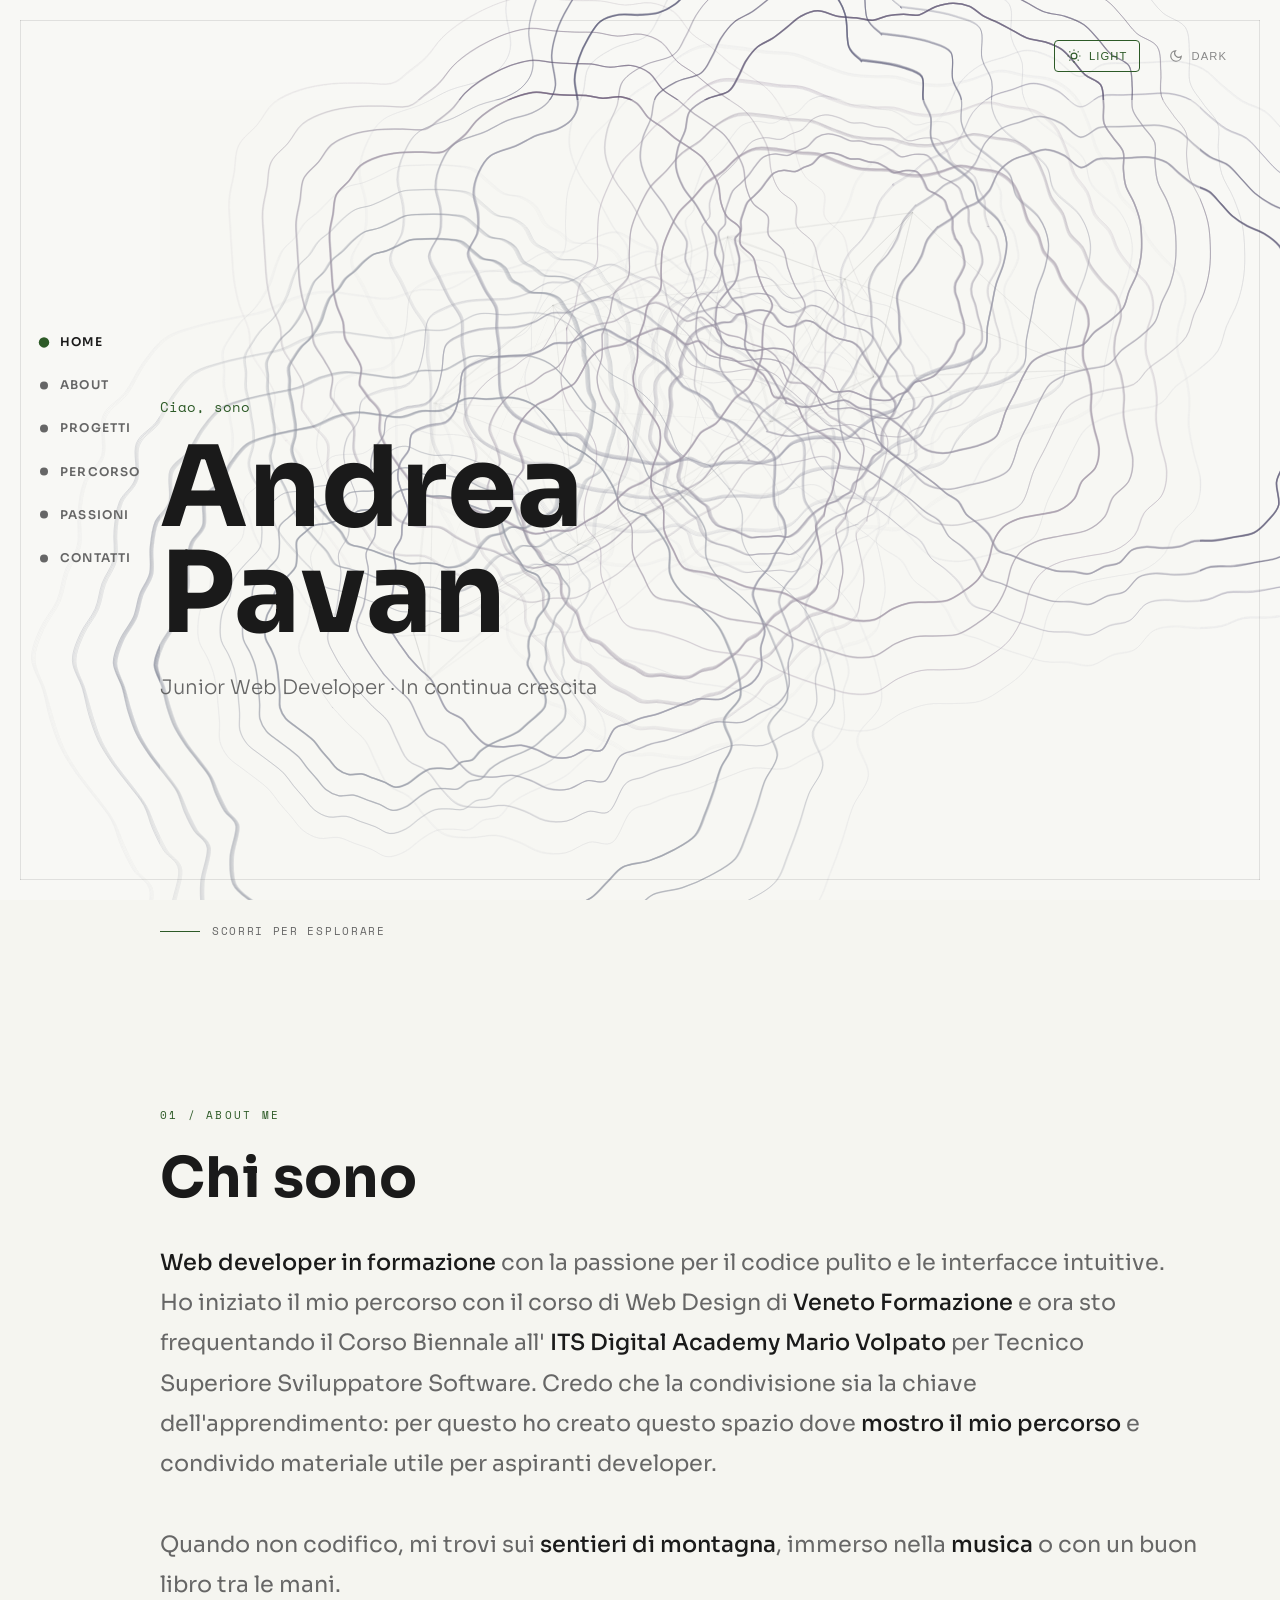
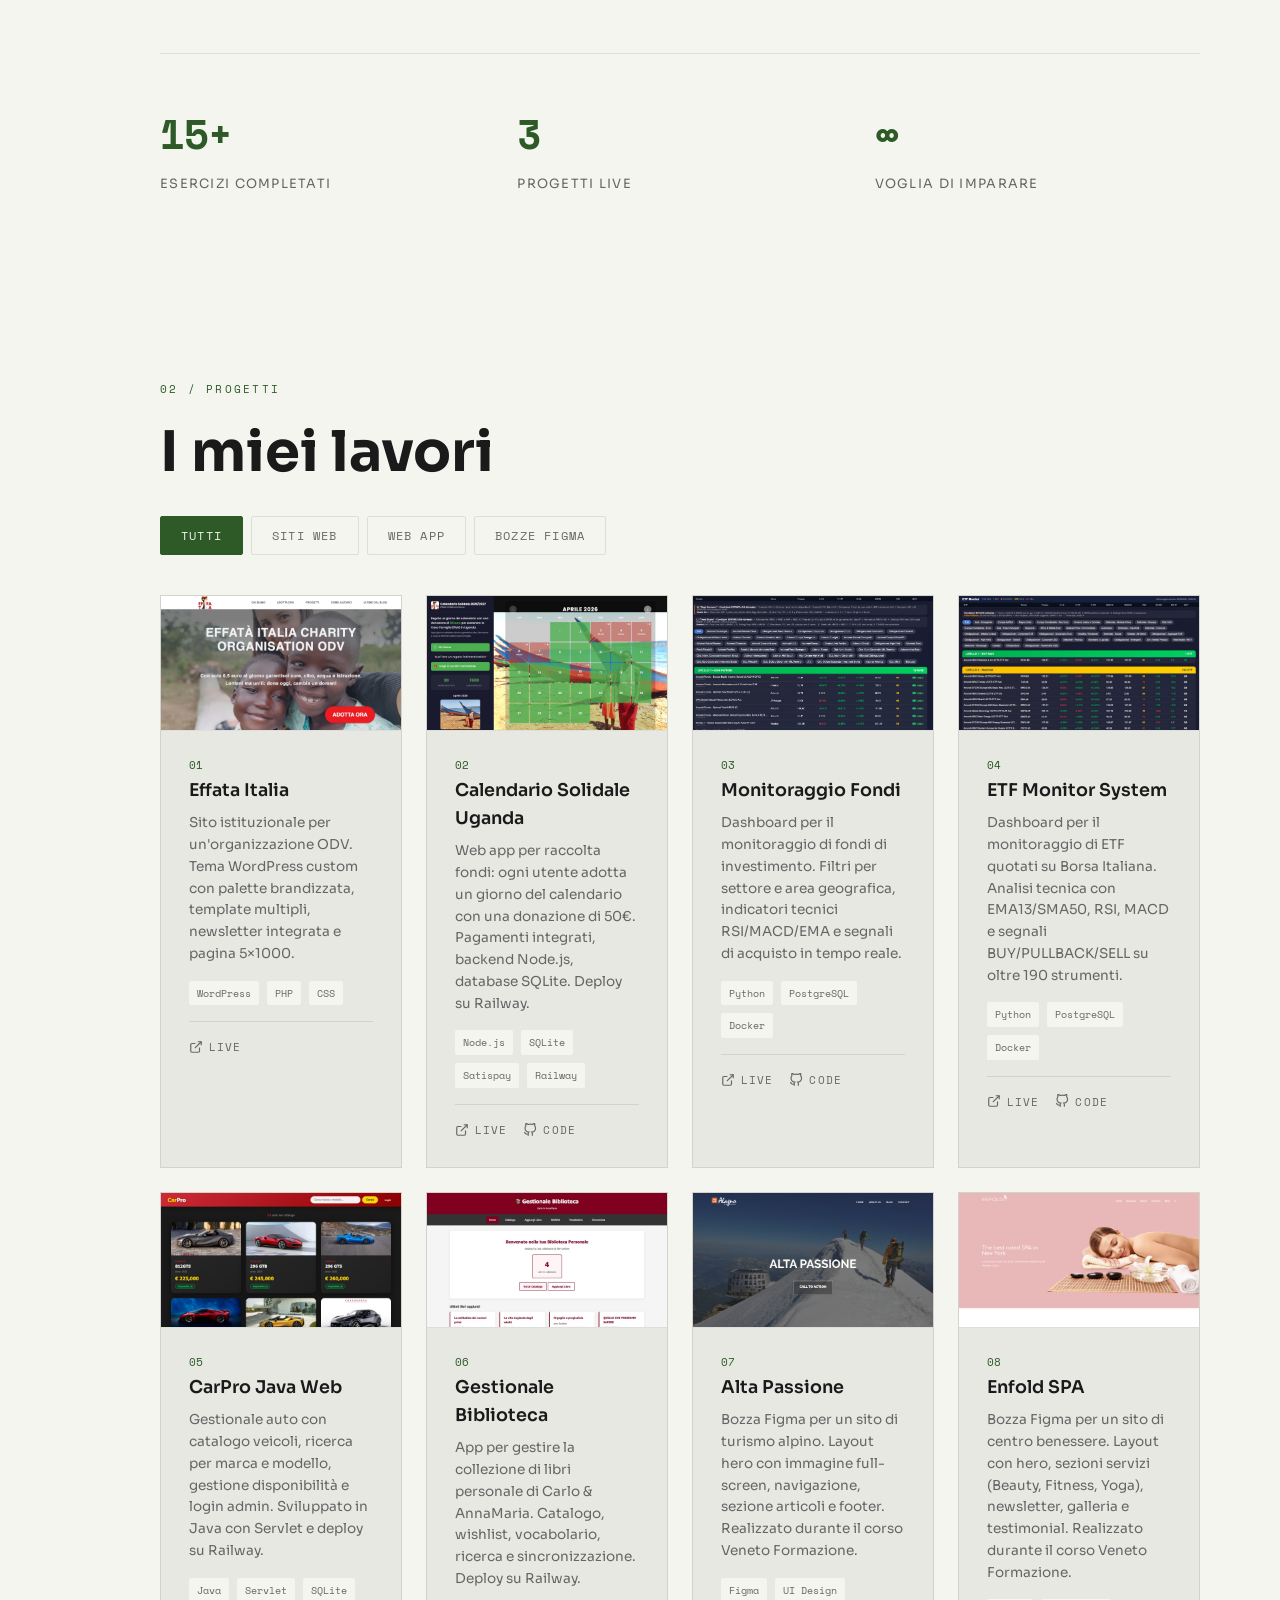
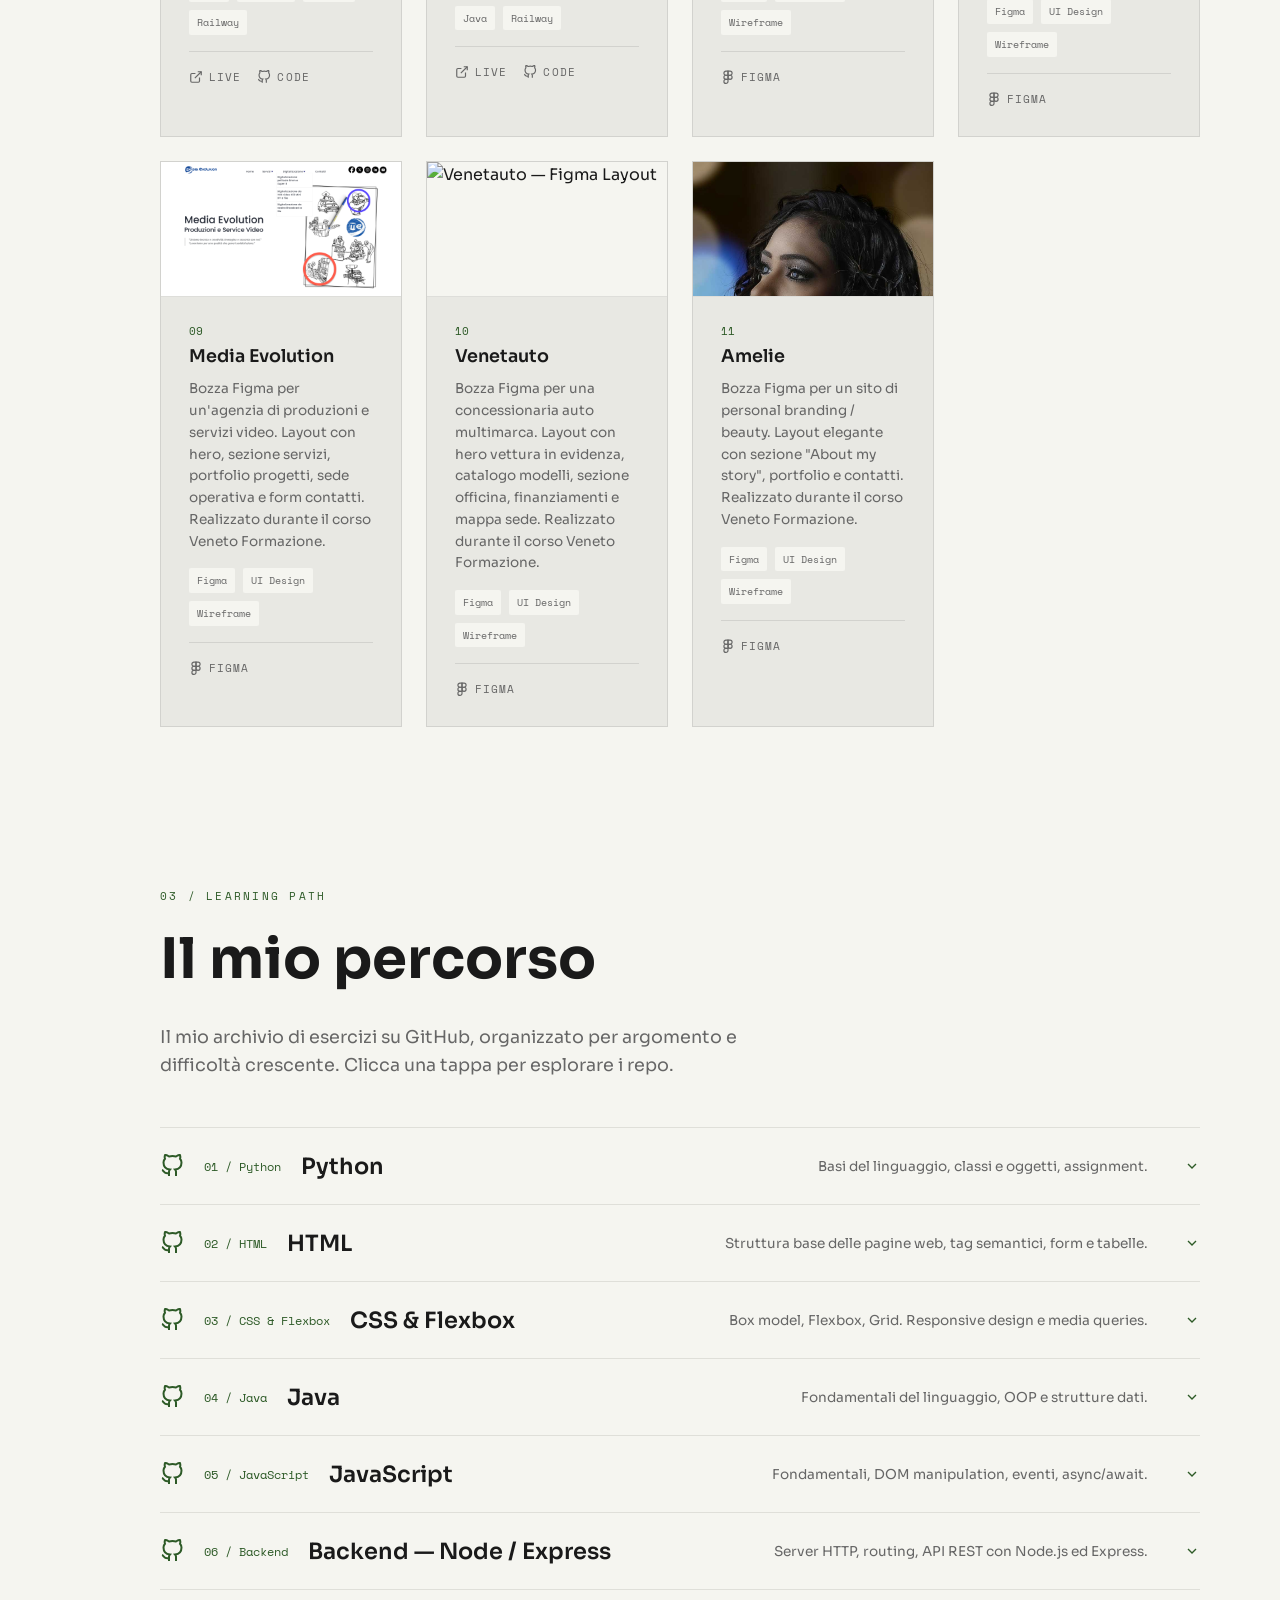
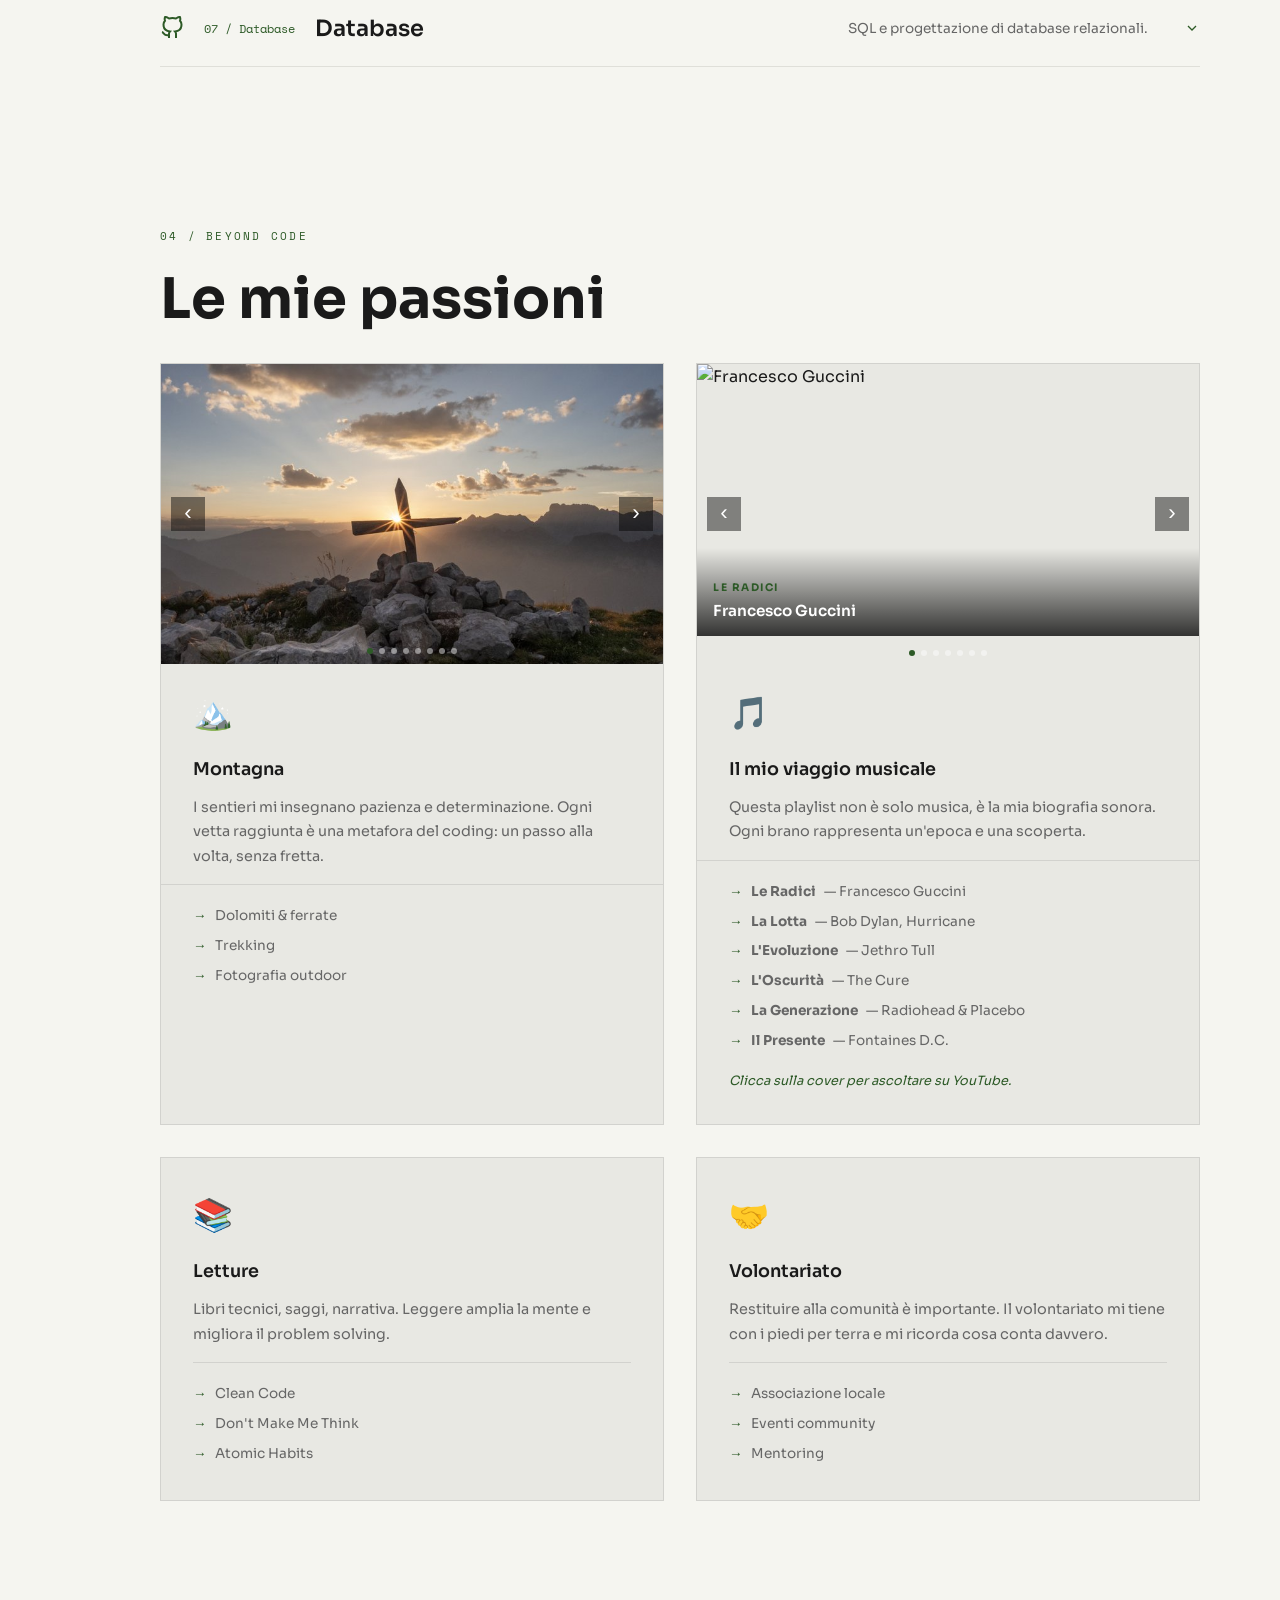
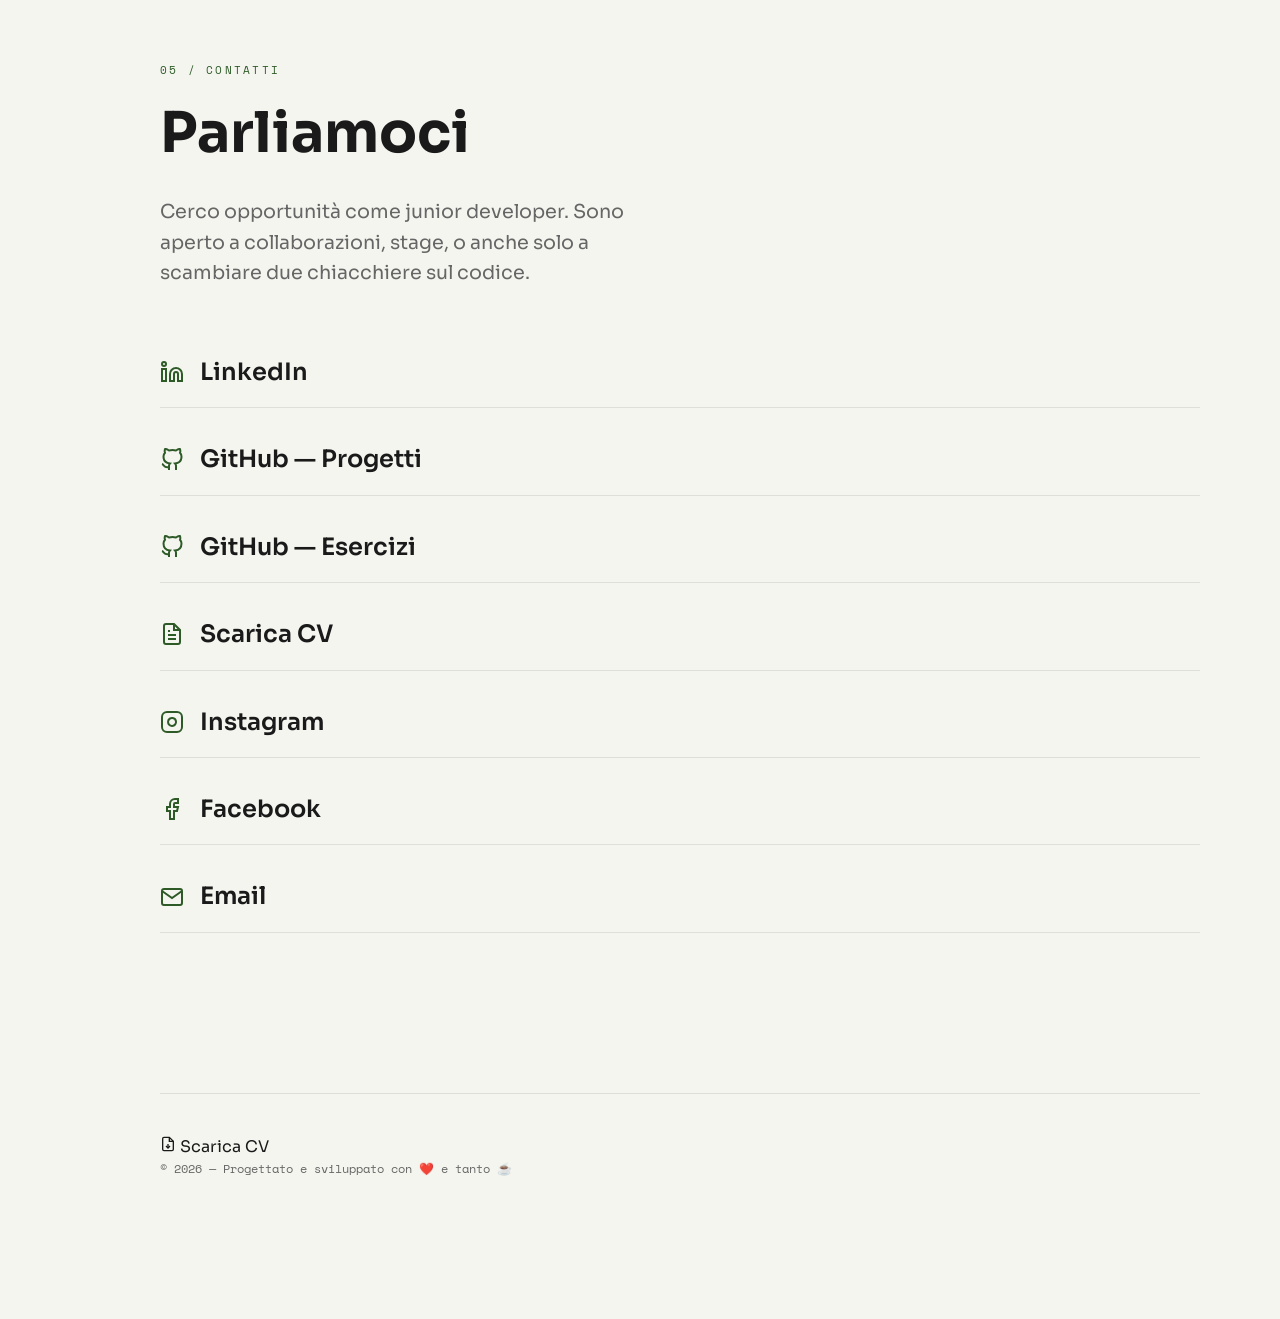
==== commit 8679c84f: "Aggiorna traccia Placebo con nuovo video" ====
--- a/portfolio.html
+++ b/portfolio.html
@@ -672,7 +672,7 @@
                         <img src="https://img.youtube.com/vi/N4zPu3ISCGs/hqdefault.jpg" alt="Jethro Tull" class="music-carousel__img">
                         <img src="https://img.youtube.com/vi/qh-jVXyn5CM/hqdefault.jpg" alt="The Cure" class="music-carousel__img">
                         <img src="https://img.youtube.com/vi/XFkzRNyygfk/hqdefault.jpg" alt="Radiohead" class="music-carousel__img">
-                        <img src="https://img.youtube.com/vi/KHocVRUlvkk/hqdefault.jpg" alt="Placebo" class="music-carousel__img">
+                        <img src="https://img.youtube.com/vi/p21YfobjaVA/hqdefault.jpg" alt="Placebo" class="music-carousel__img">
                         <img src="https://img.youtube.com/vi/OMaycNcPsHI/hqdefault.jpg" alt="Fontaines D.C." class="music-carousel__img">
                         <div class="music-carousel__play">&#9654;</div>
                         <div class="music-carousel__label">
@@ -915,7 +915,7 @@
                 { id: 'N4zPu3ISCGs', epoch: "L'Evoluzione",   artist: 'Jethro Tull' },
                 { id: 'qh-jVXyn5CM', epoch: "L'Oscurità",     artist: 'The Cure' },
                 { id: 'XFkzRNyygfk', epoch: 'La Generazione', artist: 'Radiohead' },
-                { id: 'KHocVRUlvkk', epoch: 'La Generazione', artist: 'Placebo' },
+                { id: 'p21YfobjaVA', epoch: 'La Generazione', artist: 'Placebo' },
                 { id: 'OMaycNcPsHI', epoch: 'Il Presente',    artist: 'Fontaines D.C.' },
             ];
 
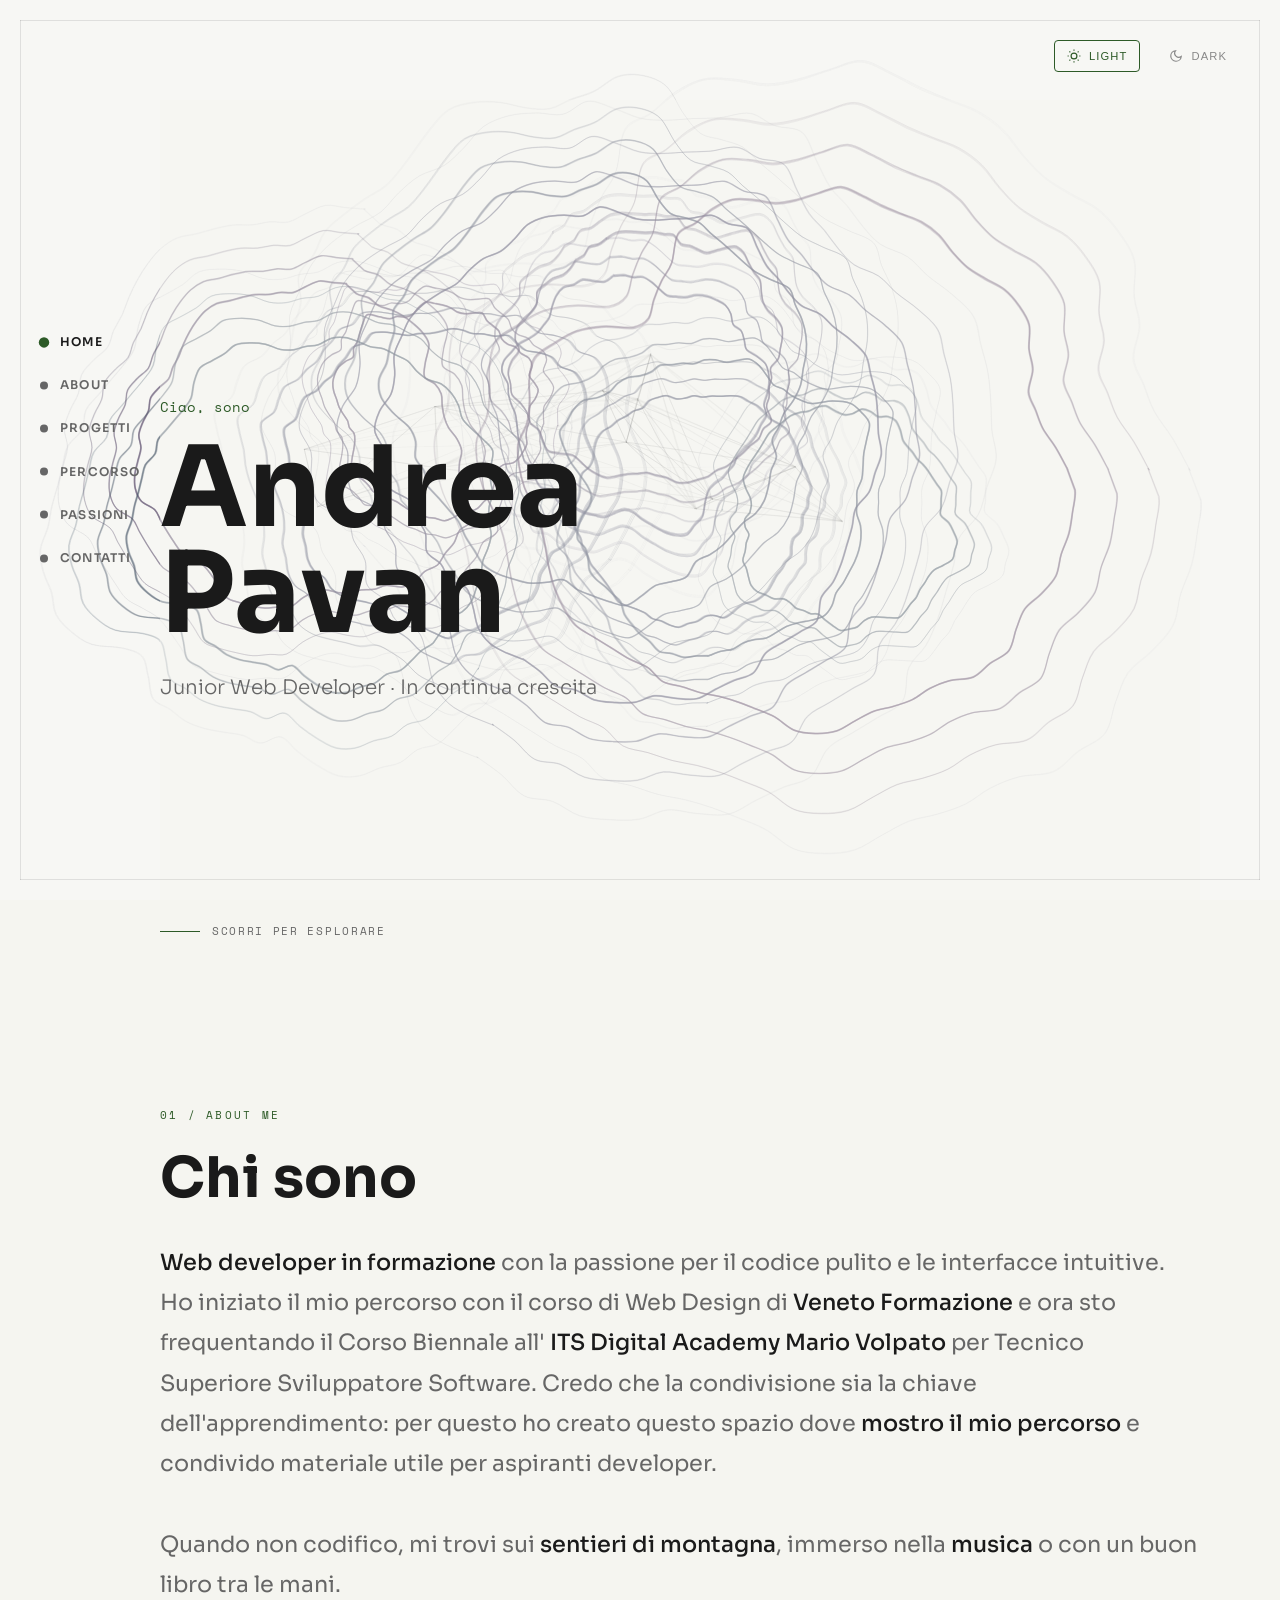
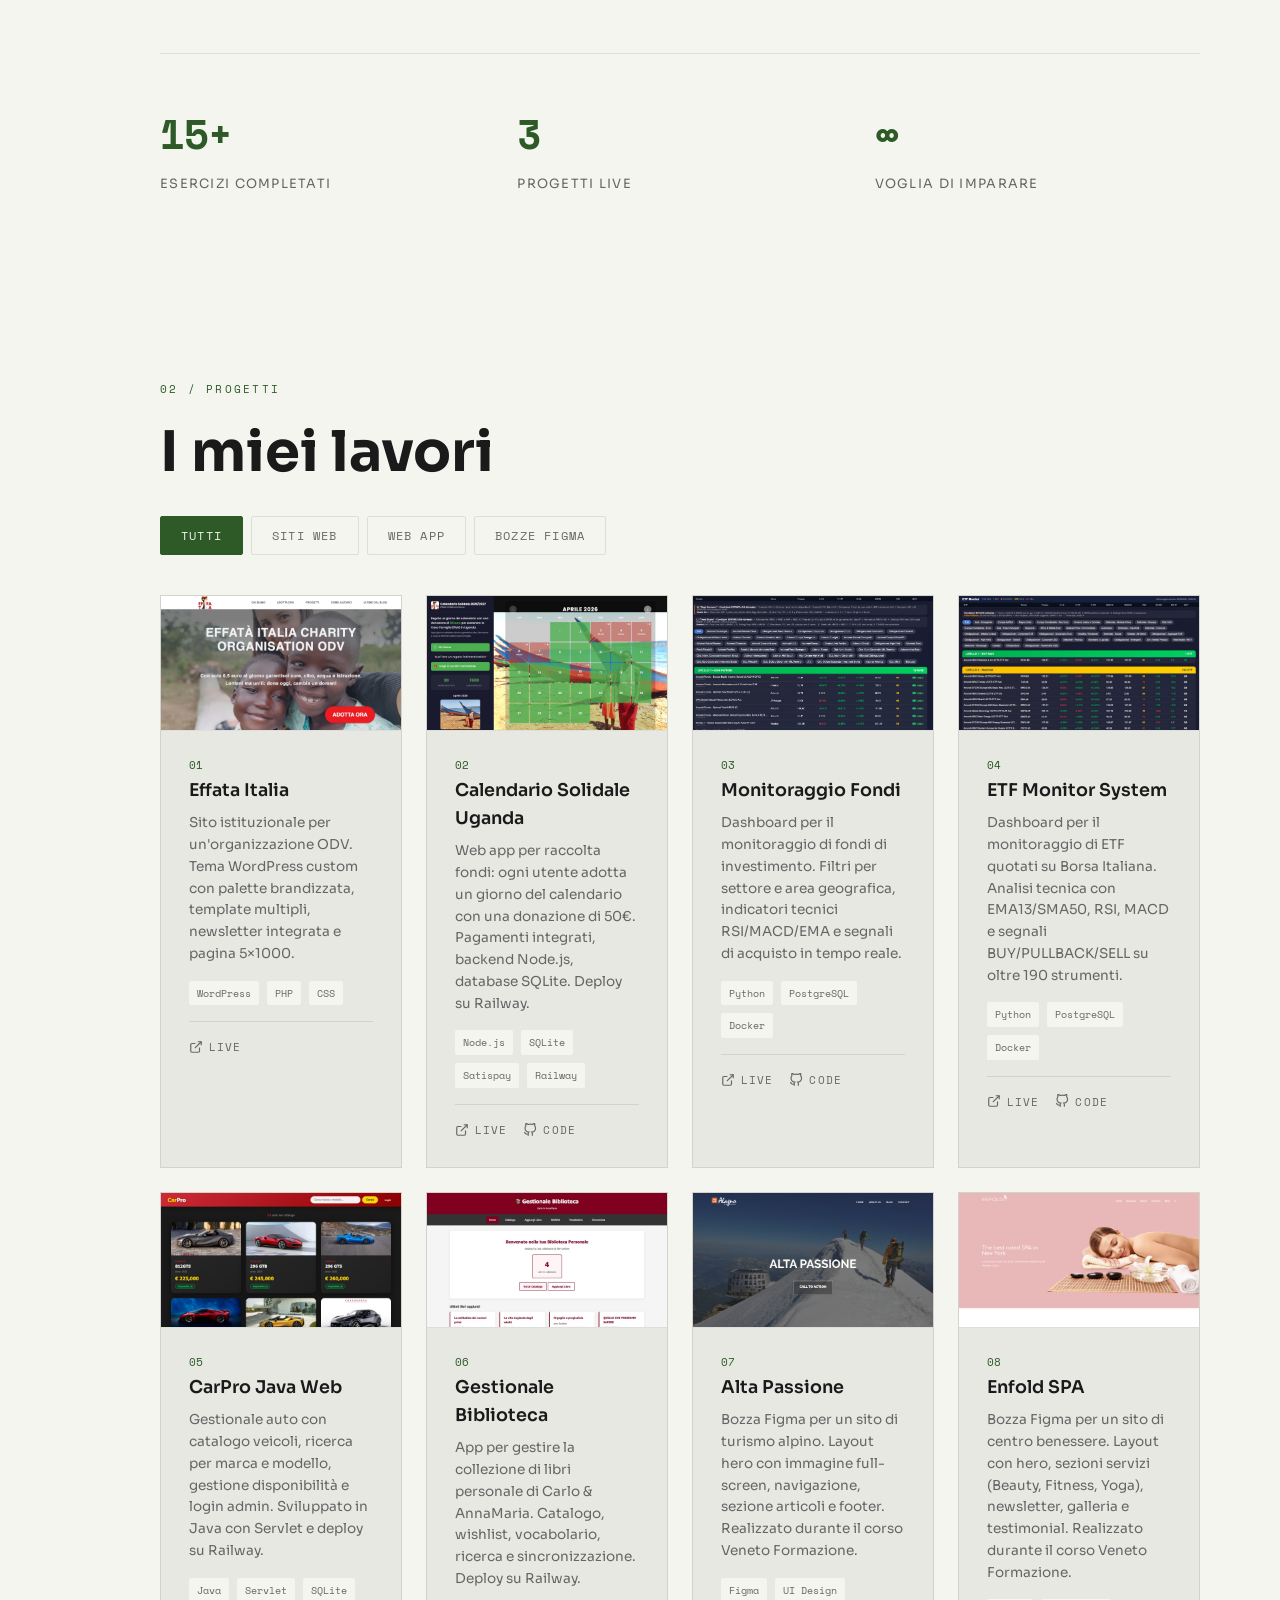
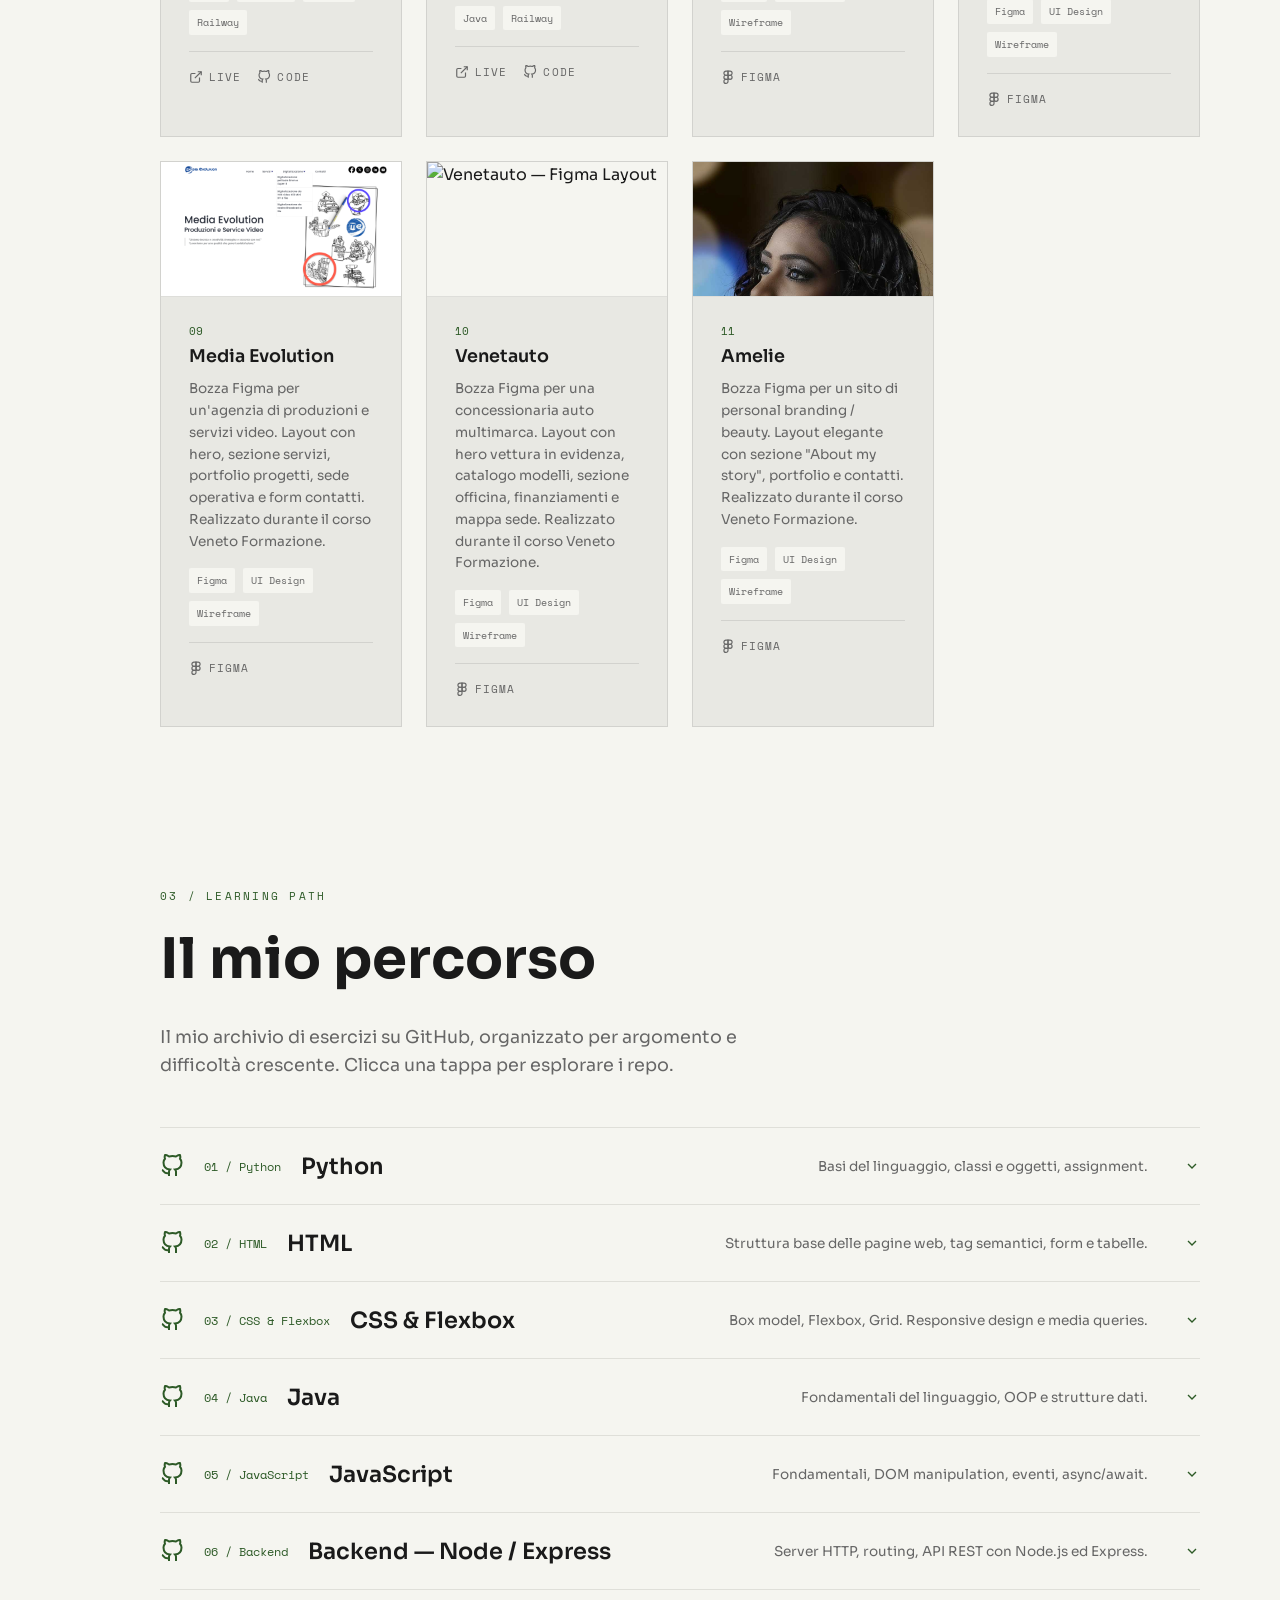
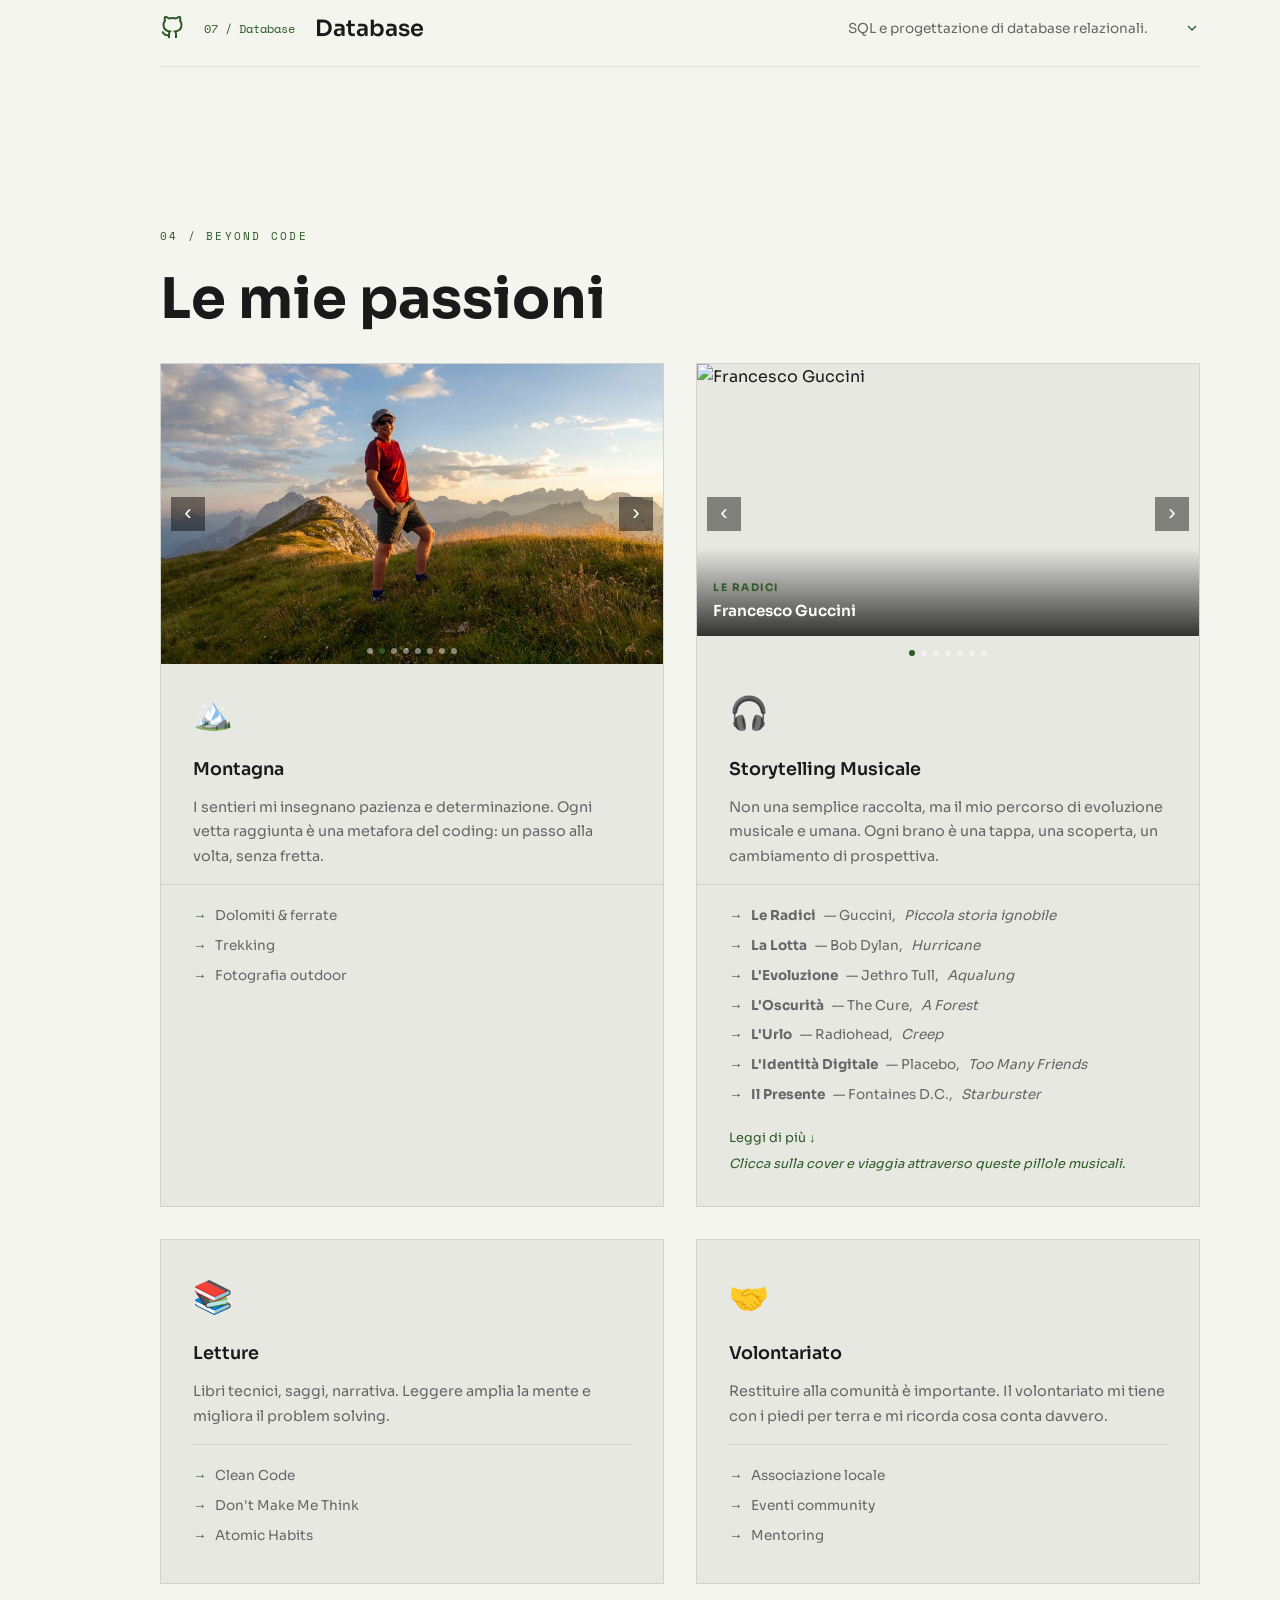
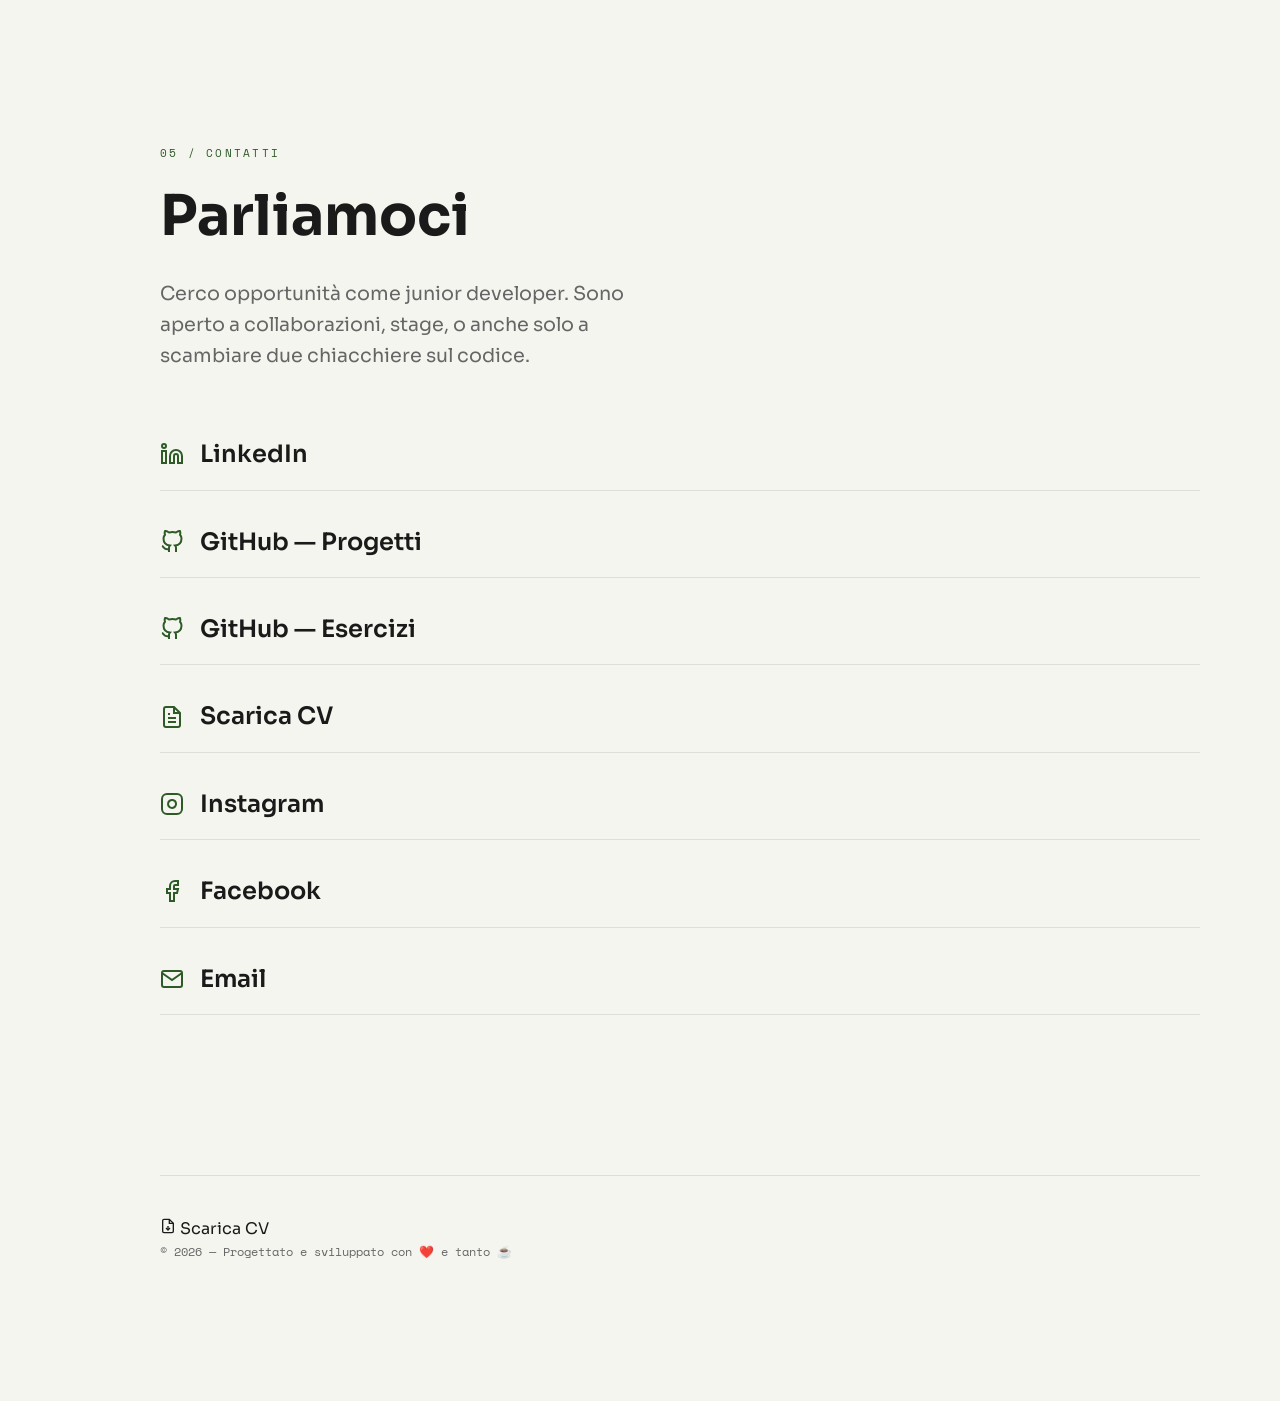
==== commit faa94446: "Aggiunge testo espandibile 'Leggi di più' nella card Musica" ====
--- a/portfolio.html
+++ b/portfolio.html
@@ -27,7 +27,7 @@
     <link href="https://fonts.googleapis.com/css2?family=Space+Mono:wght@400;700&family=Sora:wght@300;400;600;700&display=swap" rel="stylesheet">
 
     <!-- CSS -->
-    <link rel="stylesheet" href="style.css?v=7">
+    <link rel="stylesheet" href="style.css?v=8">
 
     <!-- p5.js per effetto grafico -->
     <script src="p5.min.js"></script>
@@ -683,21 +683,32 @@
                         <button class="mountain-carousel__btn mountain-carousel__btn--next" aria-label="Successivo">&#8250;</button>
                         <div class="music-carousel__dots" id="musicDots"></div>
                     </div>
-                    <div class="passion-card__icon">🎵</div>
-                    <h3 class="passion-card__title">Il mio viaggio musicale</h3>
+                    <div class="passion-card__icon">🎧</div>
+                    <h3 class="passion-card__title">Storytelling Musicale</h3>
                     <p class="passion-card__text">
-                        Questa playlist non è solo musica, è la mia biografia sonora.
-                        Ogni brano rappresenta un'epoca e una scoperta.
+                        Non una semplice raccolta, ma il mio percorso di evoluzione musicale e umana.
+                        Ogni brano è una tappa, una scoperta, un cambiamento di prospettiva.
                     </p>
                     <ul class="passion-card__list">
-                        <li><strong>Le Radici</strong> — Francesco Guccini</li>
-                        <li><strong>La Lotta</strong> — Bob Dylan, Hurricane</li>
-                        <li><strong>L'Evoluzione</strong> — Jethro Tull</li>
-                        <li><strong>L'Oscurità</strong> — The Cure</li>
-                        <li><strong>La Generazione</strong> — Radiohead &amp; Placebo</li>
-                        <li><strong>Il Presente</strong> — Fontaines D.C.</li>
+                        <li><strong>Le Radici</strong> — Guccini, <em>Piccola storia ignobile</em></li>
+                        <li><strong>La Lotta</strong> — Bob Dylan, <em>Hurricane</em></li>
+                        <li><strong>L'Evoluzione</strong> — Jethro Tull, <em>Aqualung</em></li>
+                        <li><strong>L'Oscurità</strong> — The Cure, <em>A Forest</em></li>
+                        <li><strong>L'Urlo</strong> — Radiohead, <em>Creep</em></li>
+                        <li><strong>L'Identità Digitale</strong> — Placebo, <em>Too Many Friends</em></li>
+                        <li><strong>Il Presente</strong> — Fontaines D.C., <em>Starburster</em></li>
                     </ul>
-                    <p class="passion-card__cta">Clicca sulla cover per ascoltare su YouTube.</p>
+                    <div class="music-bio" id="musicBio">
+                        <p><strong>LE RADICI (Il Sociale)</strong> — Dove tutto è iniziato. La scoperta della canzone d'autore come strumento di cronaca, sensibilità e denuncia sociale.</p>
+                        <p><strong>LA LOTTA (L'America)</strong> — Il grido di giustizia e la forza della narrazione americana: una ballata cinematografica che insegna il potere delle parole.</p>
+                        <p><strong>L'EVOLUZIONE (Il Rock)</strong> — L'incontro con il Progressive e le architetture rock più complesse, dove la tecnica incontra l'energia.</p>
+                        <p><strong>L'OSCURITÀ (L'Università)</strong> — Le atmosfere ipnotiche e post-punk degli anni universitari. La musica che diventa introspezione e ambiente.</p>
+                        <p><strong>L'URLO (La Generazione)</strong> — Il manifesto di un'epoca. La bellezza della vulnerabilità e del sentirsi fuori posto.</p>
+                        <p><strong>L'IDENTITÀ DIGITALE (La Riflessione)</strong> — Il paradosso moderno: migliaia di connessioni digitali e la ricerca di un contatto umano autentico.</p>
+                        <p><strong>IL PRESENTE (L'Oggi)</strong> — L'urgenza del rock contemporaneo. Il battito di oggi che chiude il cerchio, tornando a una poesia elettrica e vitale.</p>
+                    </div>
+                    <button class="music-bio__toggle" id="musicBioToggle">Leggi di più ↓</button>
+                    <p class="passion-card__cta">Clicca sulla cover e viaggia attraverso queste pillole musicali.</p>
                 </div>
 
                 <div class="passion-card">
@@ -910,13 +921,13 @@
         // ========================================
         (function () {
             const tracks = [
-                { id: 'CqFyZ1wC148', epoch: 'Le Radici',      artist: 'Francesco Guccini' },
-                { id: 'bpZvg_FjL3Q', epoch: 'La Lotta',       artist: 'Bob Dylan' },
-                { id: 'N4zPu3ISCGs', epoch: "L'Evoluzione",   artist: 'Jethro Tull' },
-                { id: 'qh-jVXyn5CM', epoch: "L'Oscurità",     artist: 'The Cure' },
-                { id: 'XFkzRNyygfk', epoch: 'La Generazione', artist: 'Radiohead' },
-                { id: 'p21YfobjaVA', epoch: 'La Generazione', artist: 'Placebo' },
-                { id: 'OMaycNcPsHI', epoch: 'Il Presente',    artist: 'Fontaines D.C.' },
+                { id: 'CqFyZ1wC148', epoch: 'Le Radici',           artist: 'Francesco Guccini' },
+                { id: 'bpZvg_FjL3Q', epoch: 'La Lotta',            artist: 'Bob Dylan' },
+                { id: 'N4zPu3ISCGs', epoch: "L'Evoluzione",        artist: 'Jethro Tull' },
+                { id: 'qh-jVXyn5CM', epoch: "L'Oscurità",          artist: 'The Cure' },
+                { id: 'XFkzRNyygfk', epoch: "L'Urlo",              artist: 'Radiohead' },
+                { id: 'p21YfobjaVA', epoch: "L'Identità Digitale", artist: 'Placebo' },
+                { id: 'OMaycNcPsHI', epoch: 'Il Presente',         artist: 'Fontaines D.C.' },
             ];
 
             const mc       = document.getElementById('musicCarousel');
@@ -960,6 +971,14 @@
             mc.addEventListener('click', () => {
                 window.open('https://www.youtube.com/watch?v=' + tracks[current].id + '&list=PLf4g5YwwUXK11ziqKY5Shs3PIEkt-rfag', '_blank', 'noopener noreferrer');
             });
+
+            // Leggi di più toggle
+            const bioToggle = document.getElementById('musicBioToggle');
+            const bio = document.getElementById('musicBio');
+            bioToggle.addEventListener('click', () => {
+                const isOpen = bio.classList.toggle('open');
+                bioToggle.textContent = isOpen ? 'Mostra meno ↑' : 'Leggi di più ↓';
+            });
         })();
 
         // ========================================
--- a/style.css
+++ b/style.css
@@ -952,6 +952,37 @@
     color: var(--accent);
 }
 
+.music-bio {
+    max-height: 0;
+    overflow: hidden;
+    transition: max-height 0.5s ease;
+    padding: 0 32px;
+}
+
+.music-bio.open { max-height: 900px; }
+
+.music-bio p {
+    font-size: 0.82rem;
+    color: var(--text-secondary);
+    line-height: 1.7;
+    margin-bottom: 10px;
+    padding-top: 4px;
+}
+
+.music-bio p:first-child { margin-top: 16px; }
+
+.music-bio__toggle {
+    display: block;
+    margin: 4px 32px 8px;
+    background: none;
+    border: none;
+    cursor: pointer;
+    font-size: 0.8rem;
+    color: var(--accent);
+    padding: 0;
+    font-family: inherit;
+}
+
 .music-carousel {
     position: relative;
     width: 100%;
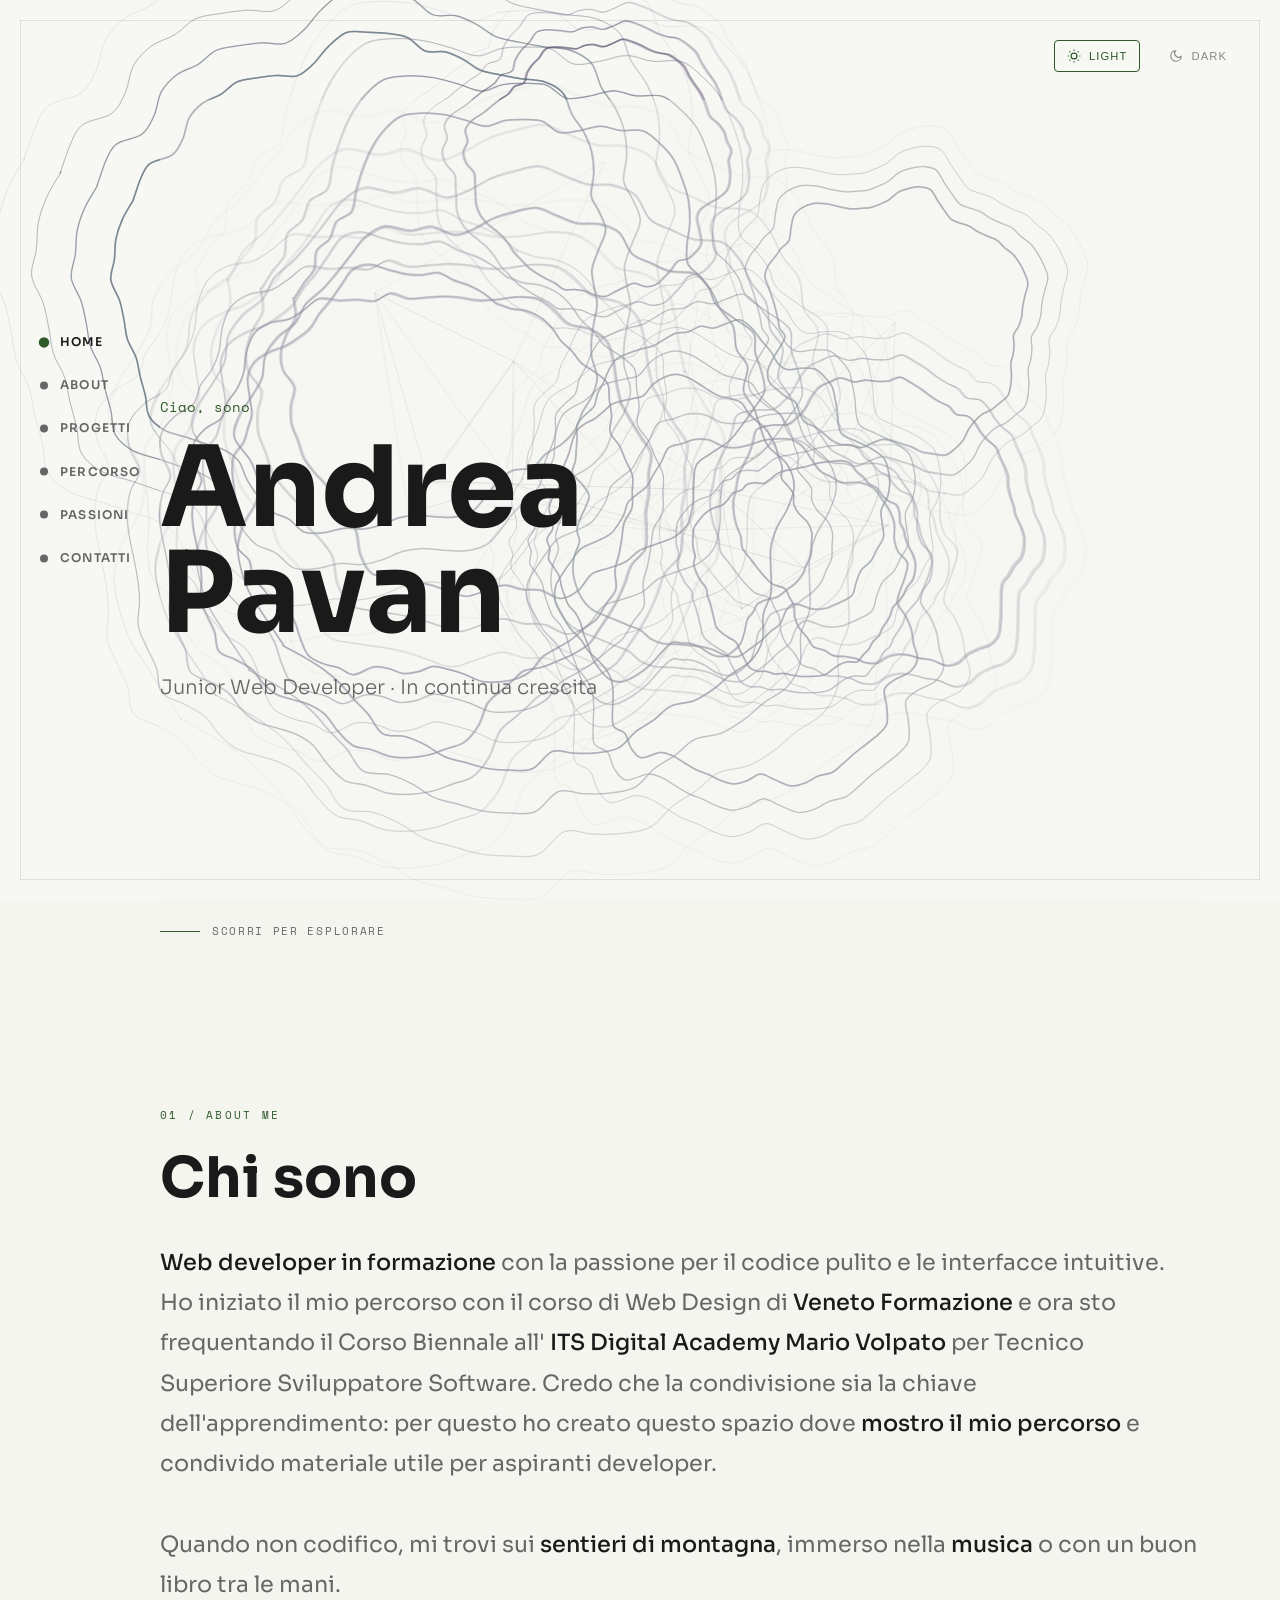
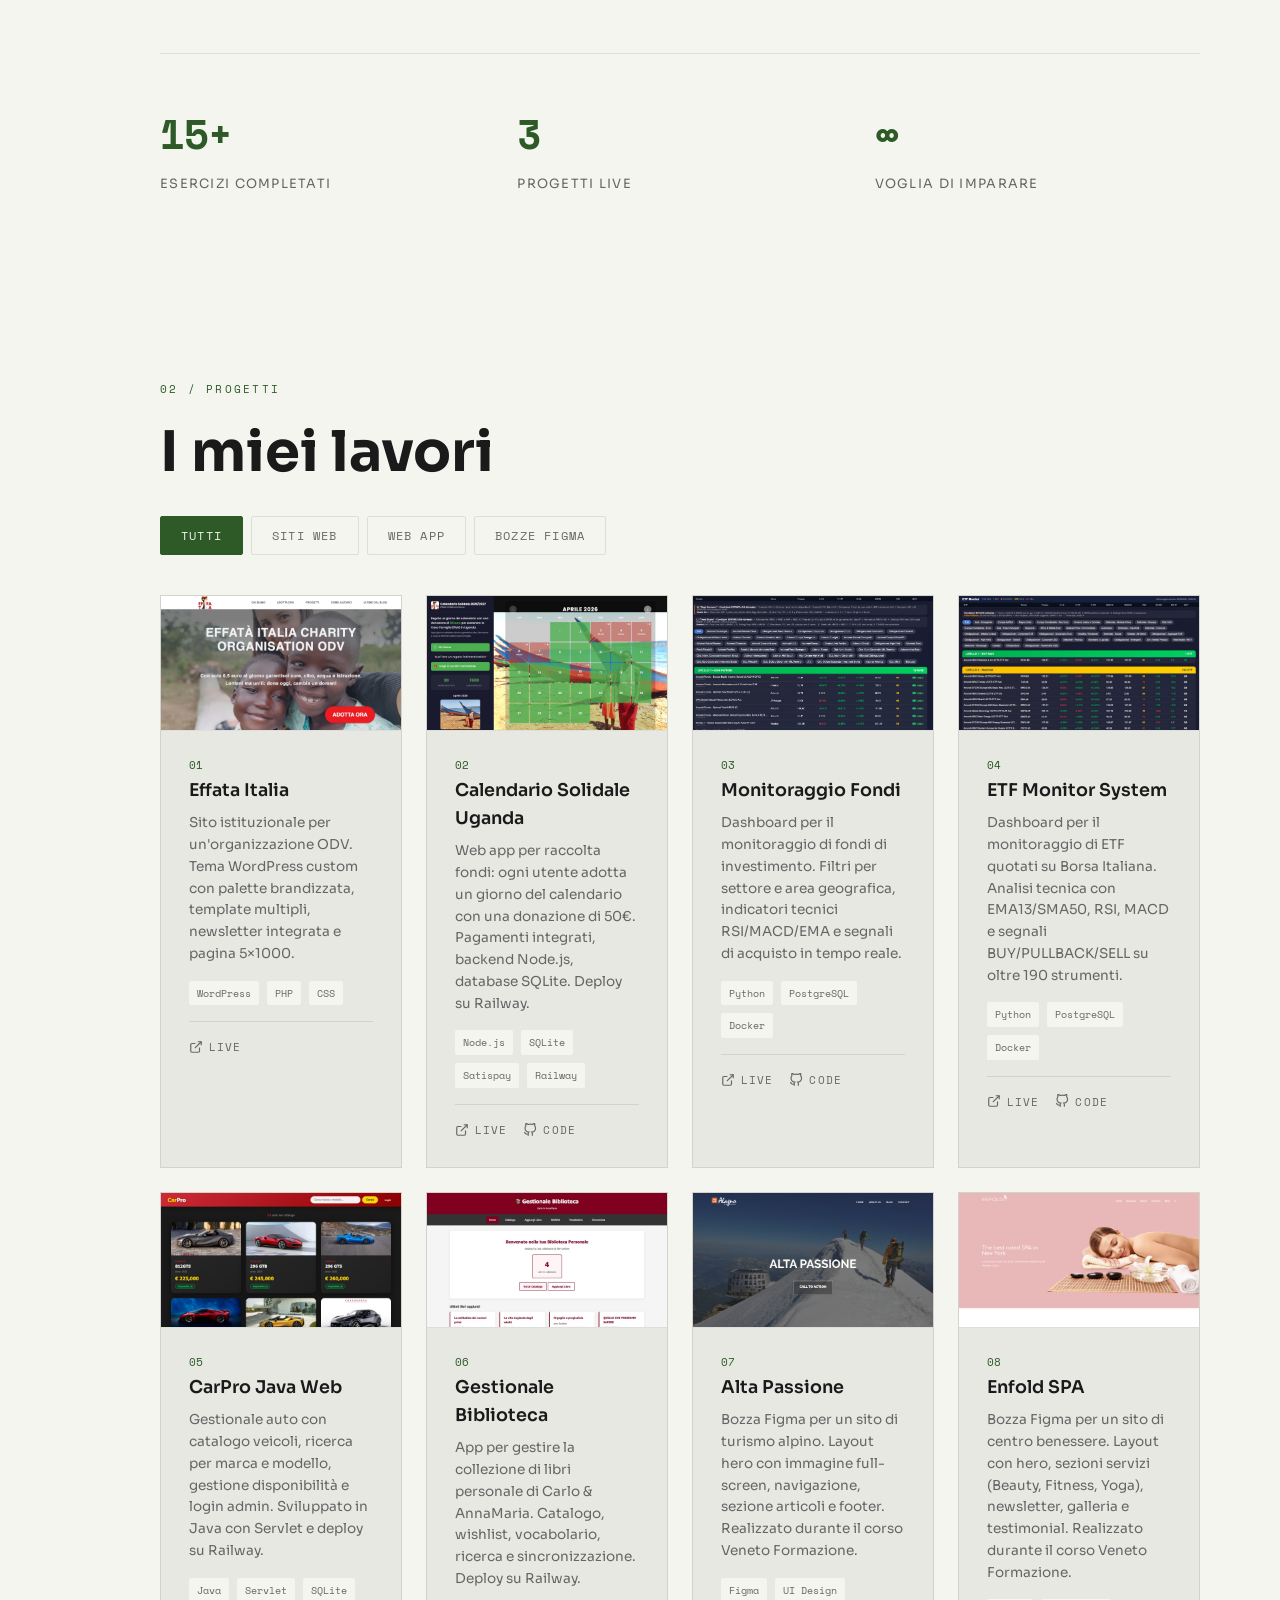
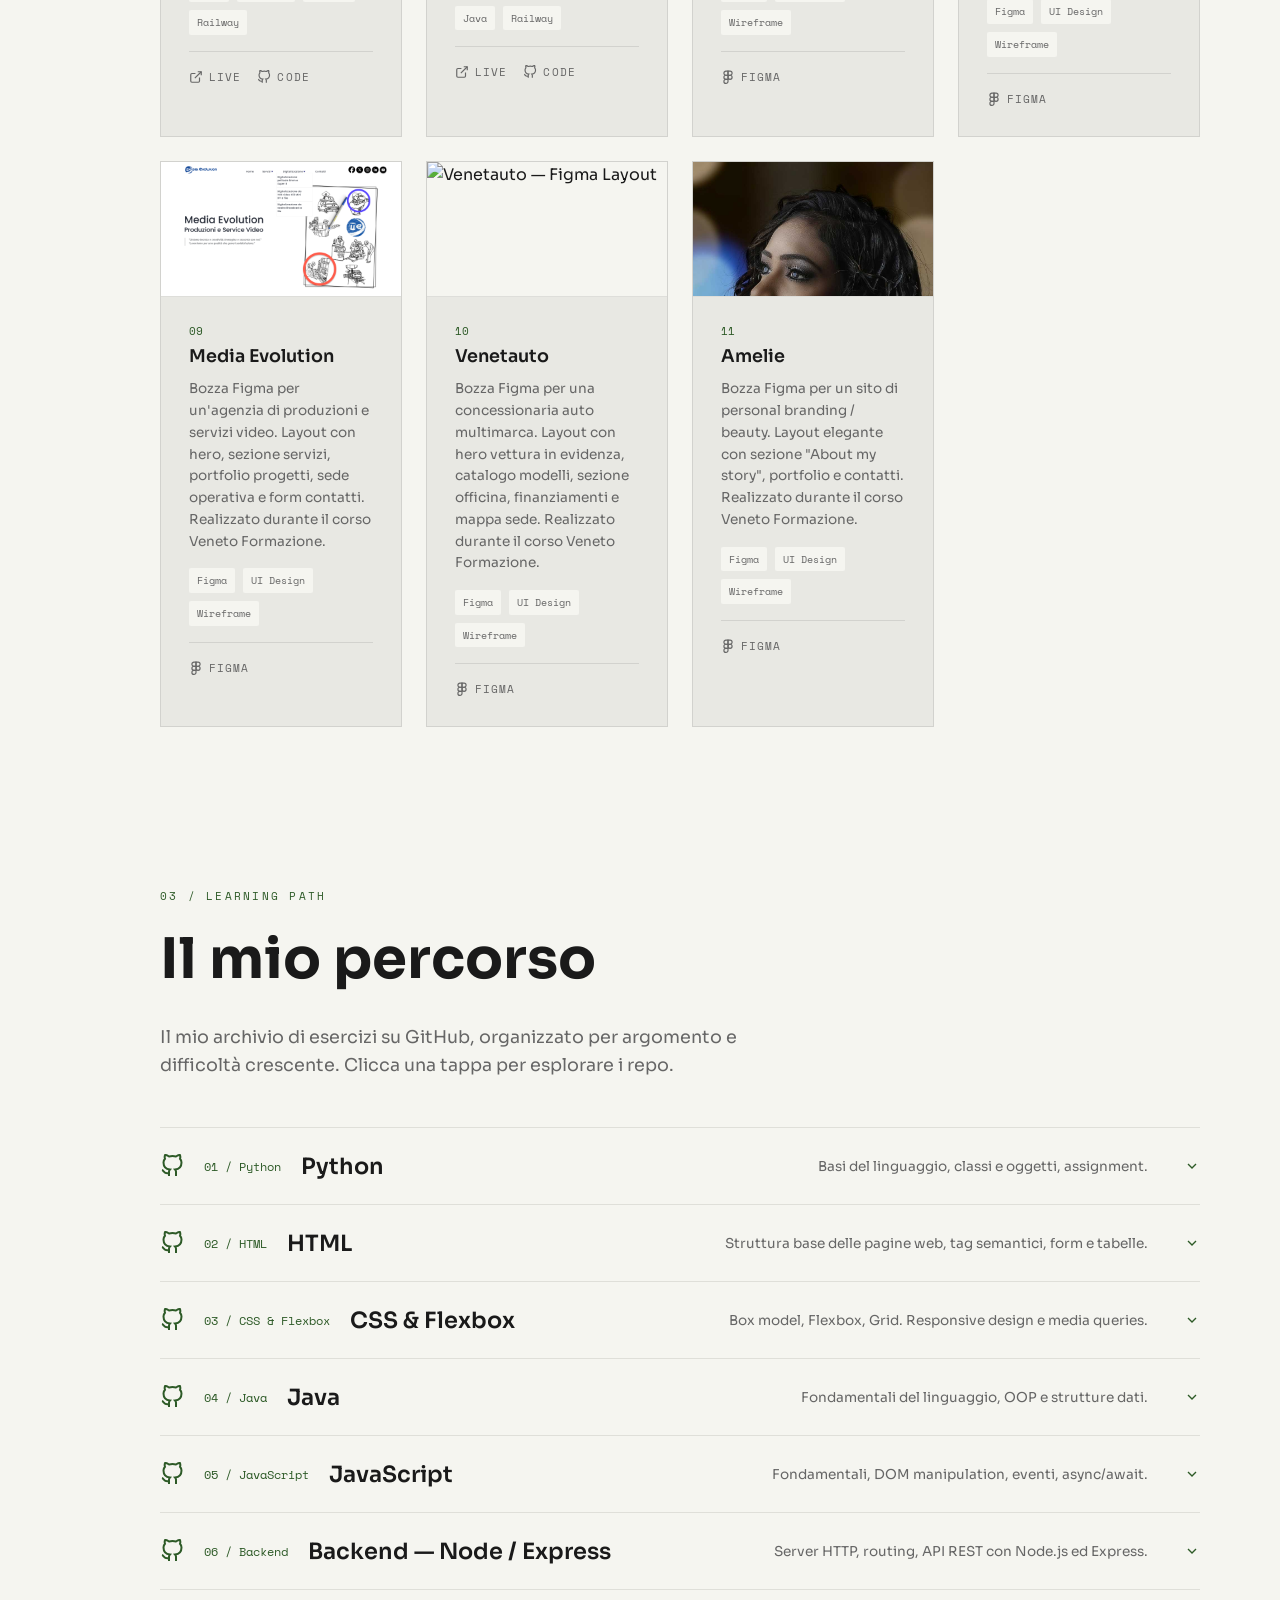
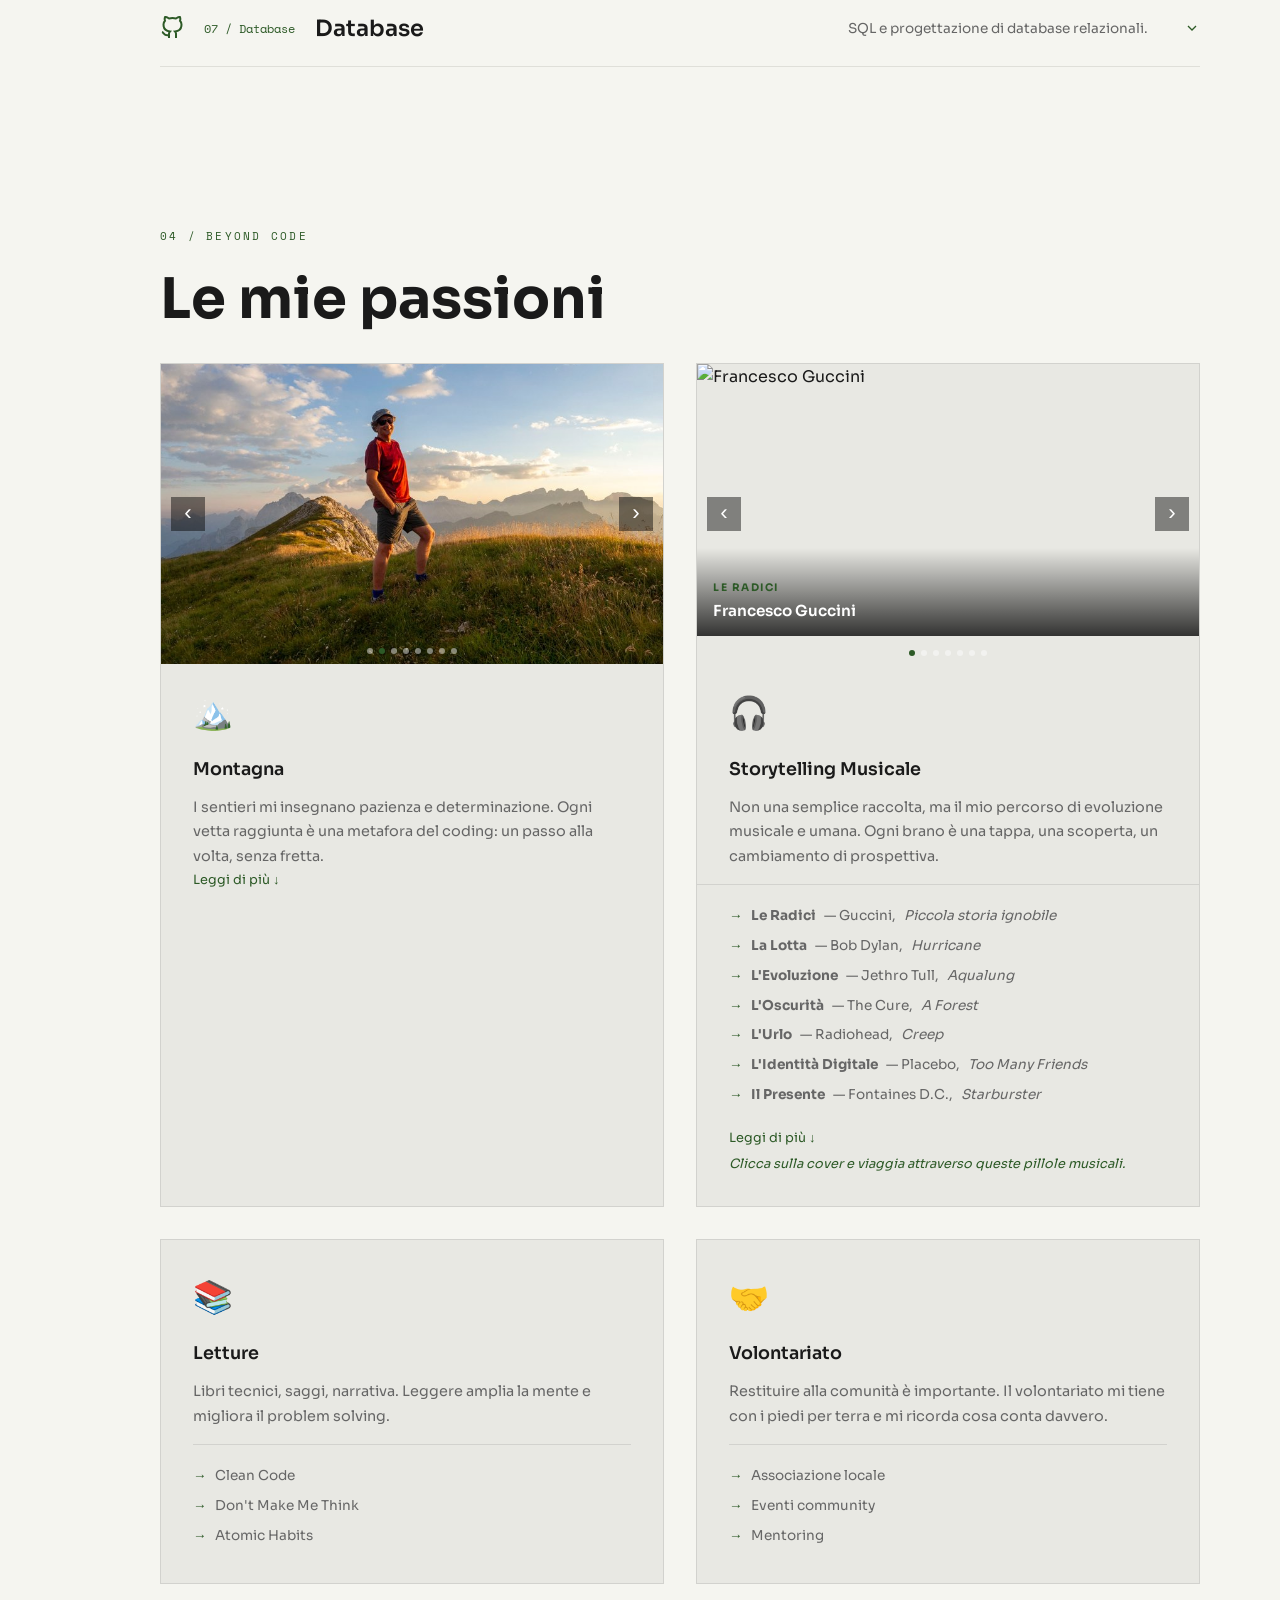
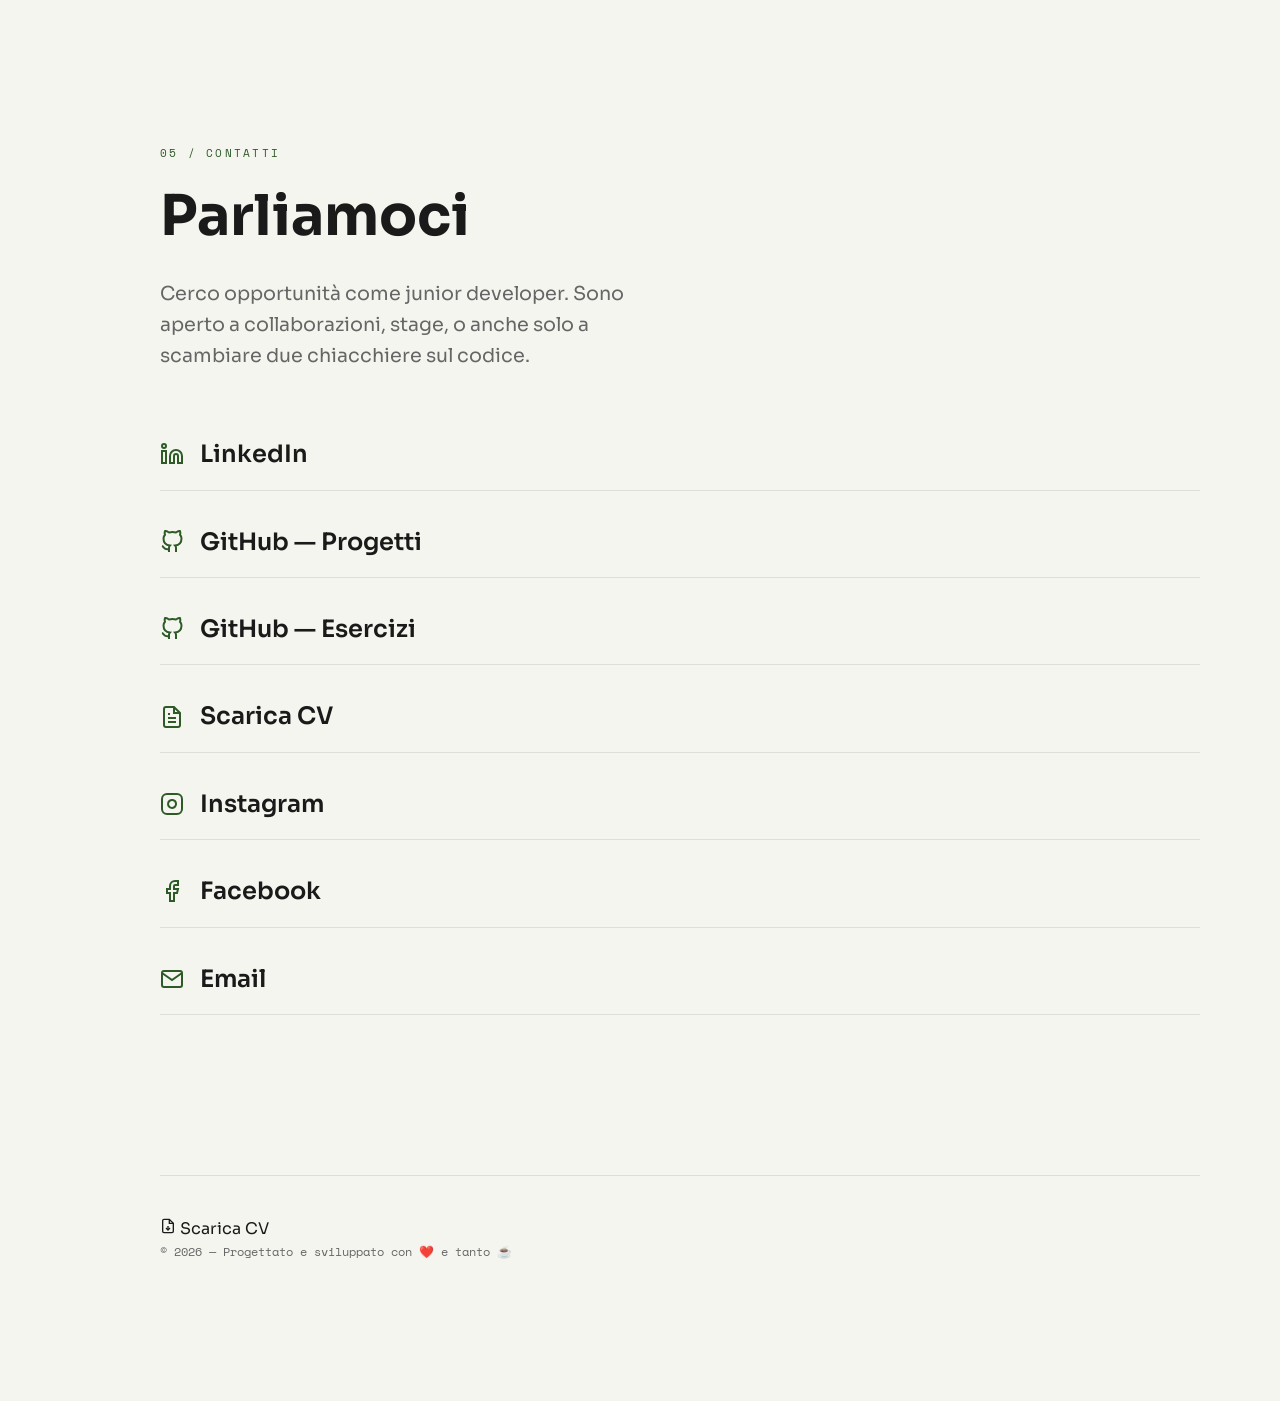
==== commit b01c902f: "Aggiunge testo espandibile Bonatti nella card Montagna" ====
--- a/portfolio.html
+++ b/portfolio.html
@@ -27,7 +27,7 @@
     <link href="https://fonts.googleapis.com/css2?family=Space+Mono:wght@400;700&family=Sora:wght@300;400;600;700&display=swap" rel="stylesheet">
 
     <!-- CSS -->
-    <link rel="stylesheet" href="style.css?v=8">
+    <link rel="stylesheet" href="style.css?v=9">
 
     <!-- p5.js per effetto grafico -->
     <script src="p5.min.js"></script>
@@ -658,11 +658,17 @@
                         Ogni vetta raggiunta è una metafora del coding:
                         un passo alla volta, senza fretta.
                     </p>
-                    <ul class="passion-card__list">
-                        <li>Dolomiti &amp; ferrate</li>
-                        <li>Trekking</li>
-                        <li>Fotografia outdoor</li>
-                    </ul>
+                    <div class="music-bio" id="mountainBio">
+                        <p><em>"La montagna mi ha insegnato a non barare, a essere vero con me stesso e con quello che facevo."</em> — Walter Bonatti</p>
+                        <p>Per me, un sentiero di montagna e una sessione di coding condividono la stessa radice: l'onestà del fare. Come nelle grandi scalate di Bonatti, dove non contava arrivare in cima con ogni mezzo ma come ci si arrivava, anche nella programmazione la qualità della soluzione conta quanto il risultato finale.</p>
+                        <p><strong>Pazienza e Metodo:</strong> Ogni vetta raggiunta è una metafora dello sviluppo — un passo dopo l'altro, un bug risolto dopo l'altro. Non esiste la fretta, esiste solo il ritmo giusto.</p>
+                        <p><strong>Determinazione:</strong> La ferrata mi insegna la gestione del rischio e la tenacia; il coding trasforma quella determinazione in rigore logico.</p>
+                        <p>In entrambi i mondi, la vera conquista non è il dominio sulla materia o sulla parete, ma la scoperta della propria capacità di superare l'ostacolo.</p>
+                        <p><strong>Dolomiti &amp; Ferrate</strong> — Dove la logica si fa roccia.<br>
+                        <strong>Trekking</strong> — La meditazione in movimento.<br>
+                        <strong>Fotografia Outdoor</strong> — Catturare l'istante in cui la fatica diventa bellezza.</p>
+                    </div>
+                    <button class="music-bio__toggle" id="mountainBioToggle">Leggi di più ↓</button>
                 </div>
 
                 <div class="passion-card passion-card--musica">
@@ -972,12 +978,20 @@
                 window.open('https://www.youtube.com/watch?v=' + tracks[current].id + '&list=PLf4g5YwwUXK11ziqKY5Shs3PIEkt-rfag', '_blank', 'noopener noreferrer');
             });
 
-            // Leggi di più toggle
+            // Leggi di più toggle musica
             const bioToggle = document.getElementById('musicBioToggle');
             const bio = document.getElementById('musicBio');
             bioToggle.addEventListener('click', () => {
                 const isOpen = bio.classList.toggle('open');
                 bioToggle.textContent = isOpen ? 'Mostra meno ↑' : 'Leggi di più ↓';
+            });
+
+            // Leggi di più toggle montagna
+            const mountainBioToggle = document.getElementById('mountainBioToggle');
+            const mountainBio = document.getElementById('mountainBio');
+            mountainBioToggle.addEventListener('click', () => {
+                const isOpen = mountainBio.classList.toggle('open');
+                mountainBioToggle.textContent = isOpen ? 'Mostra meno ↑' : 'Leggi di più ↓';
             });
         })();
 
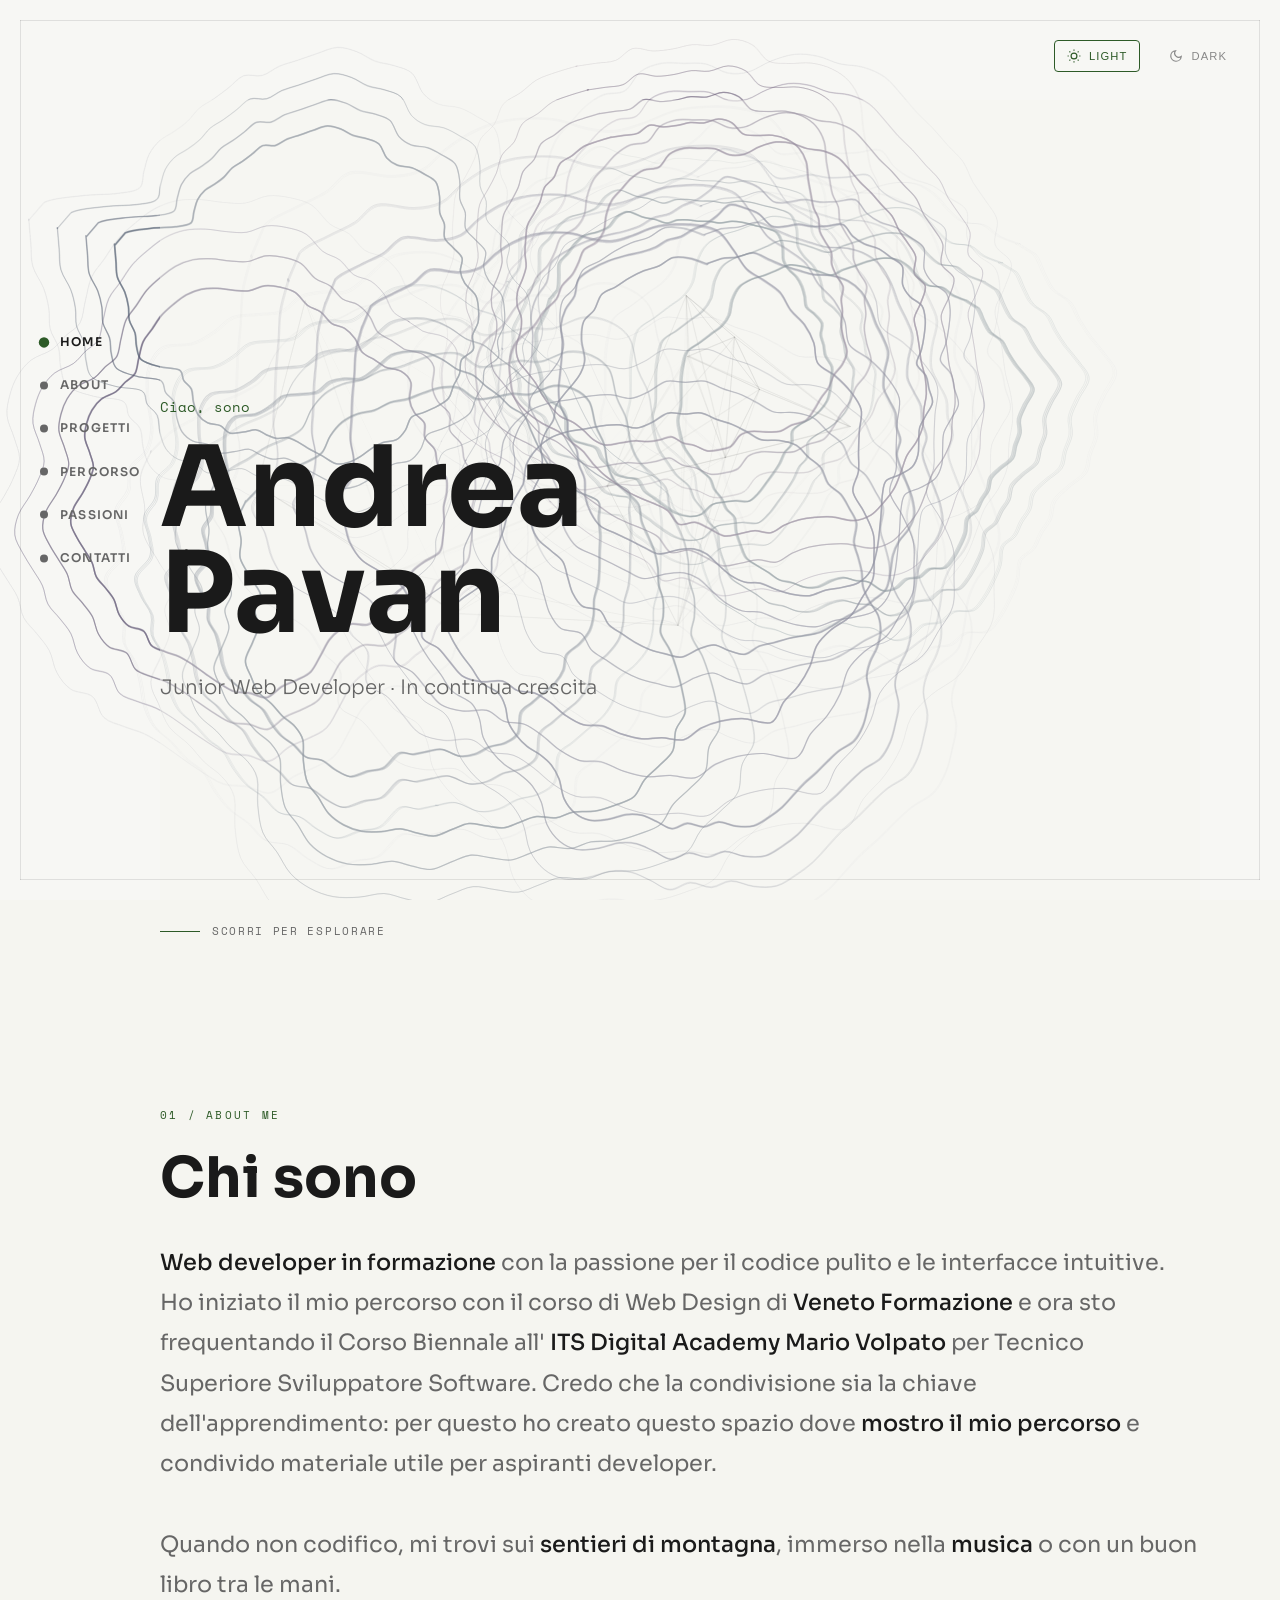
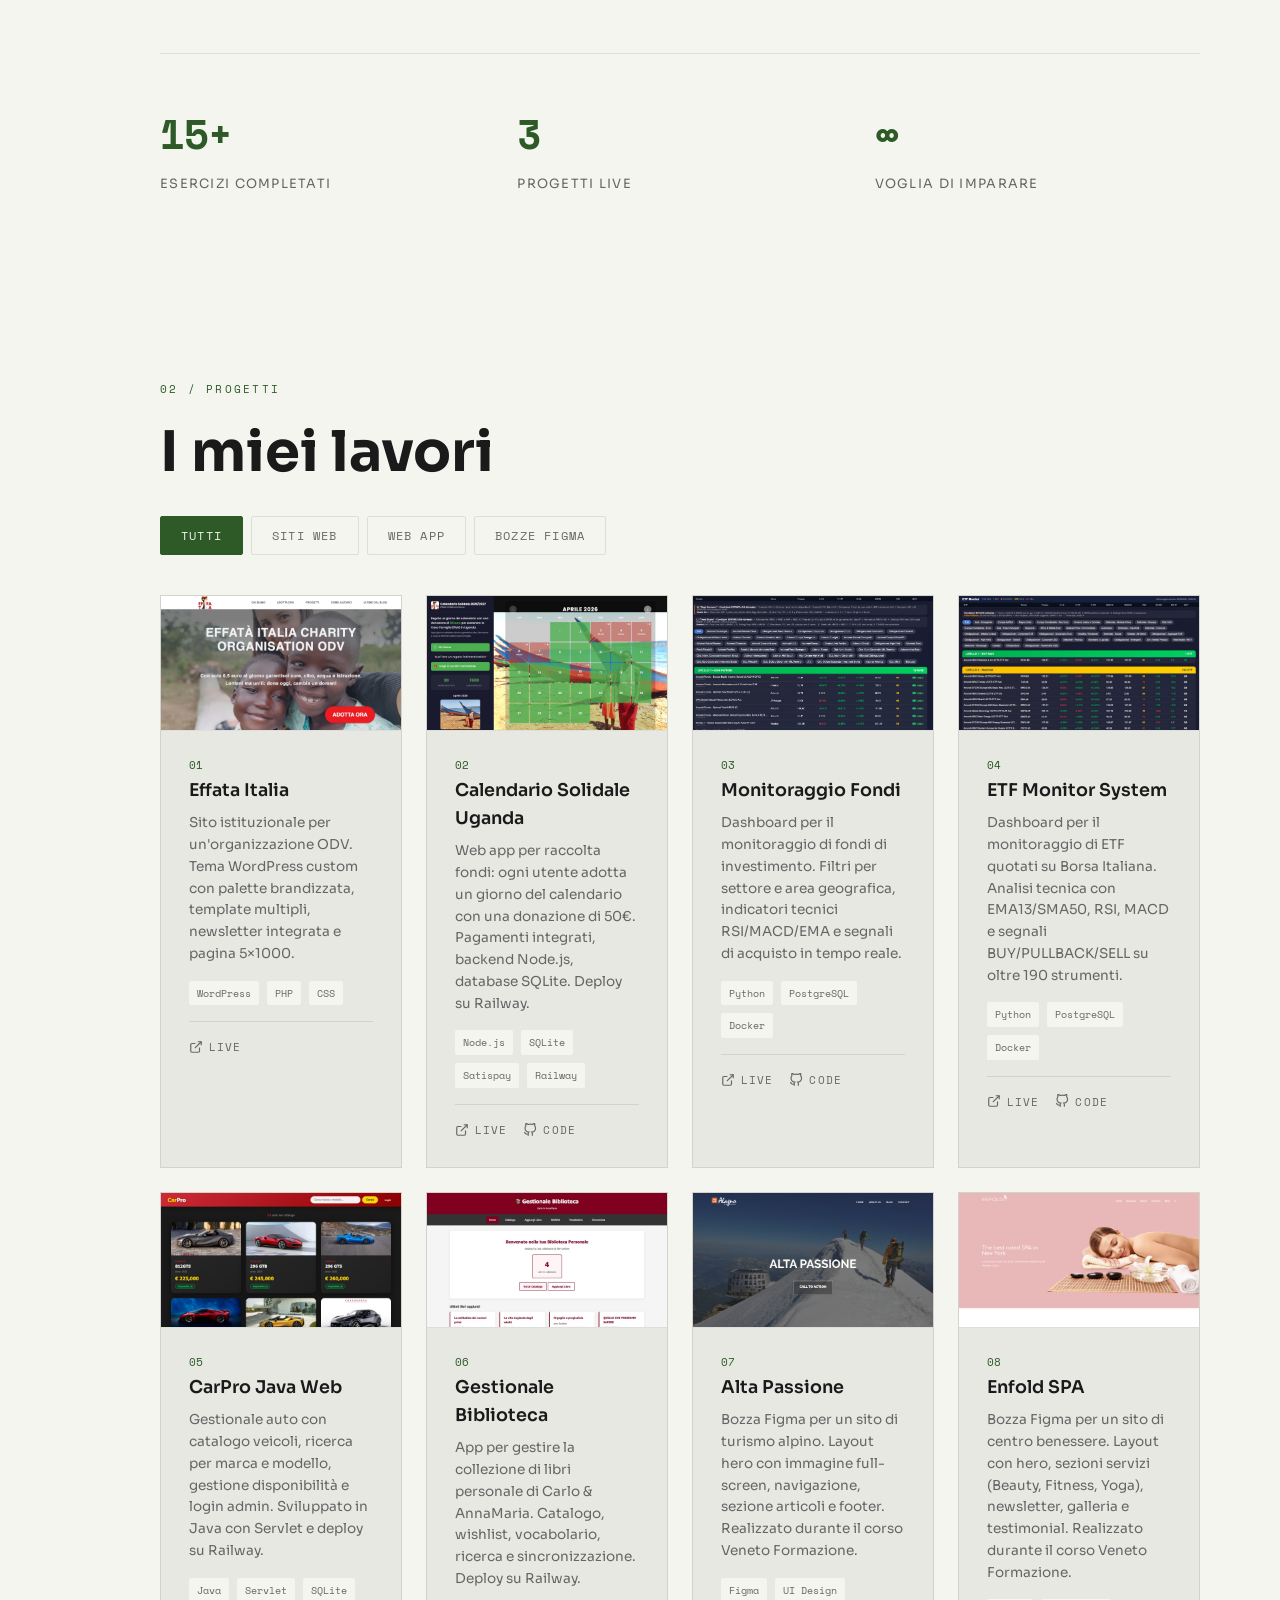
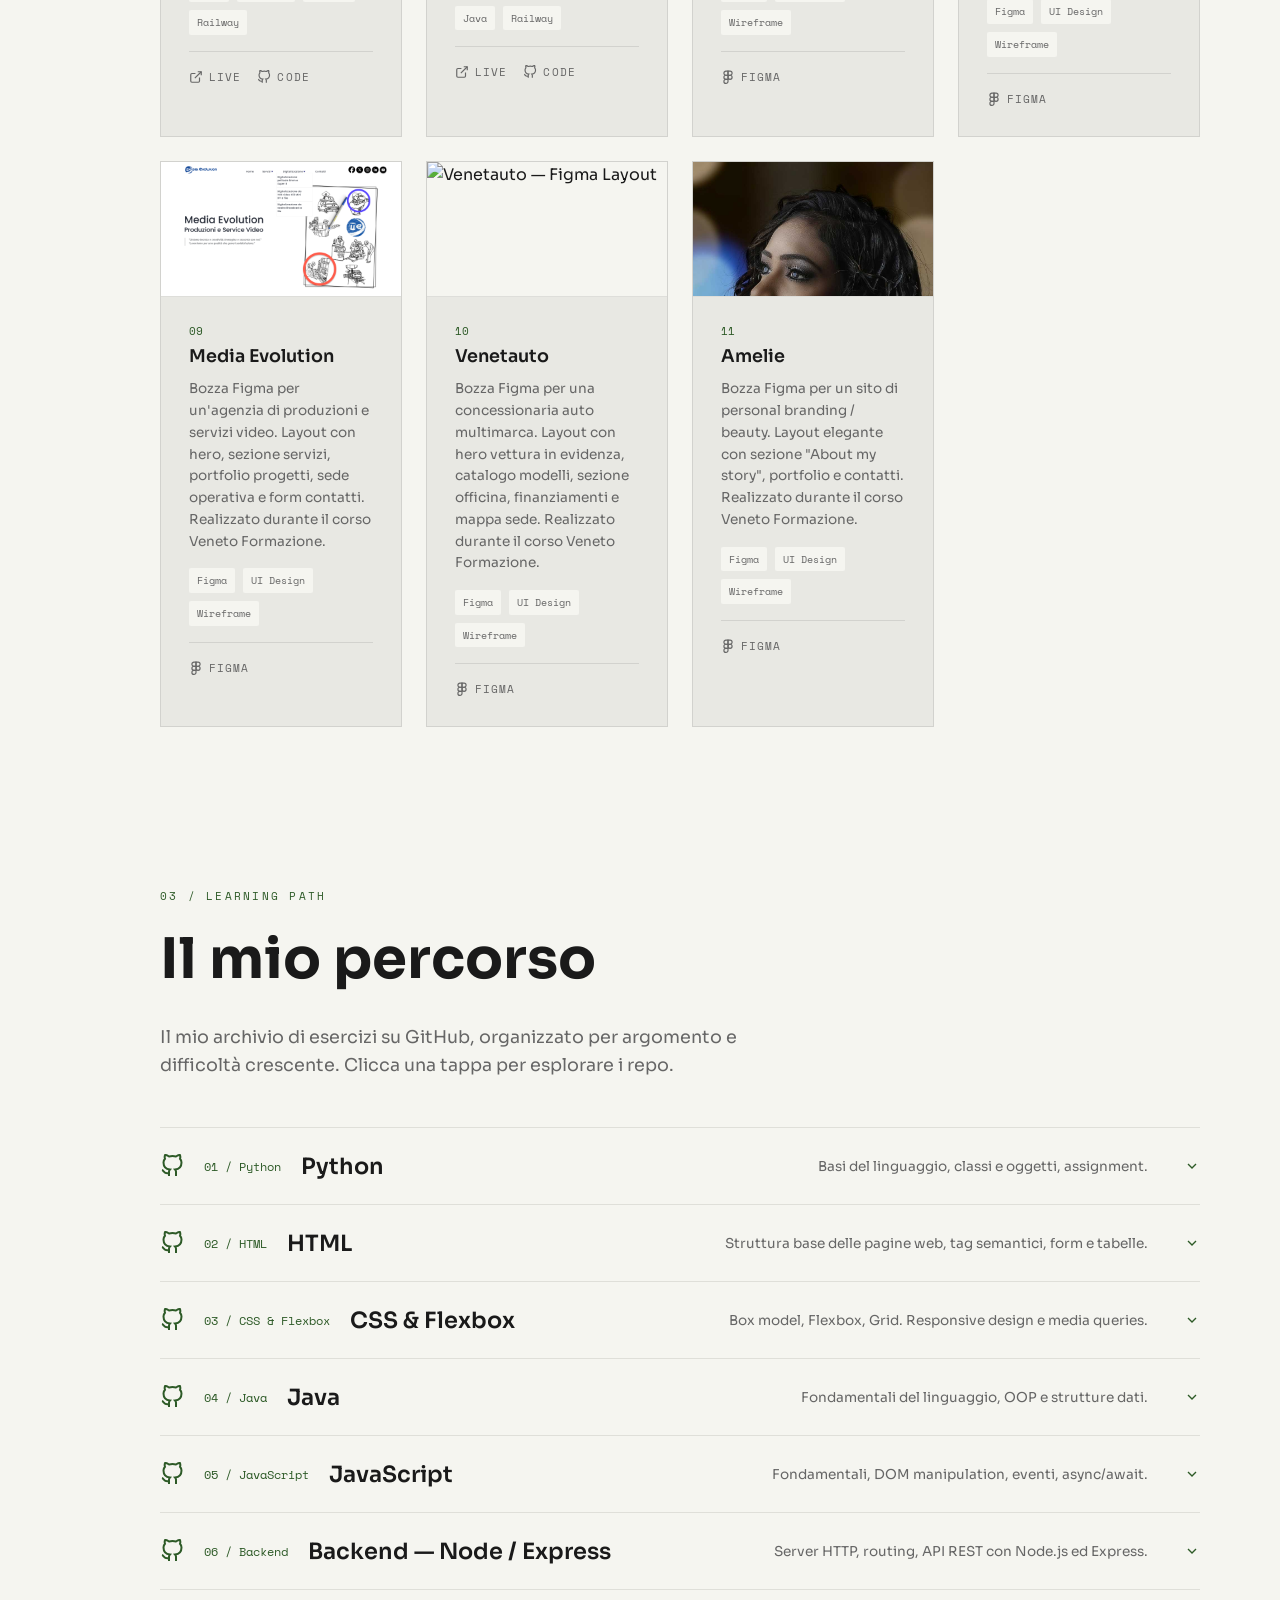
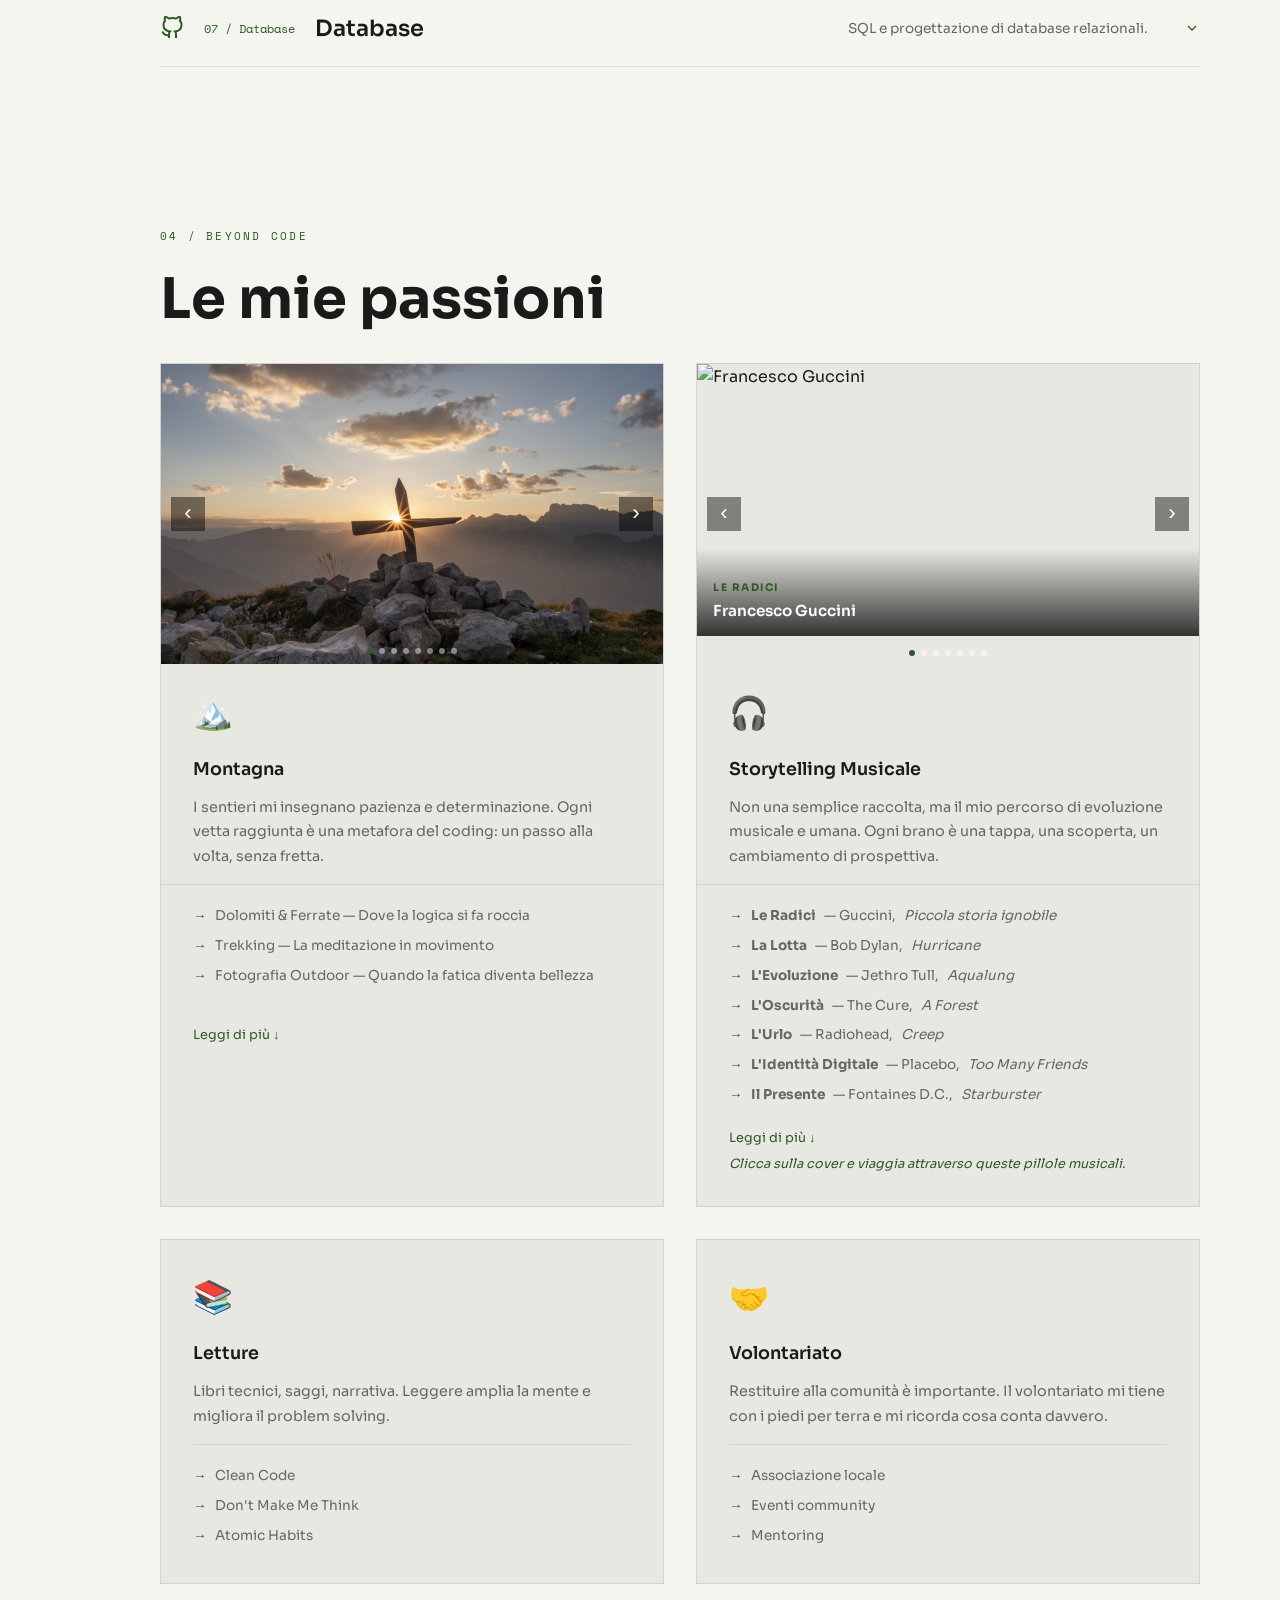
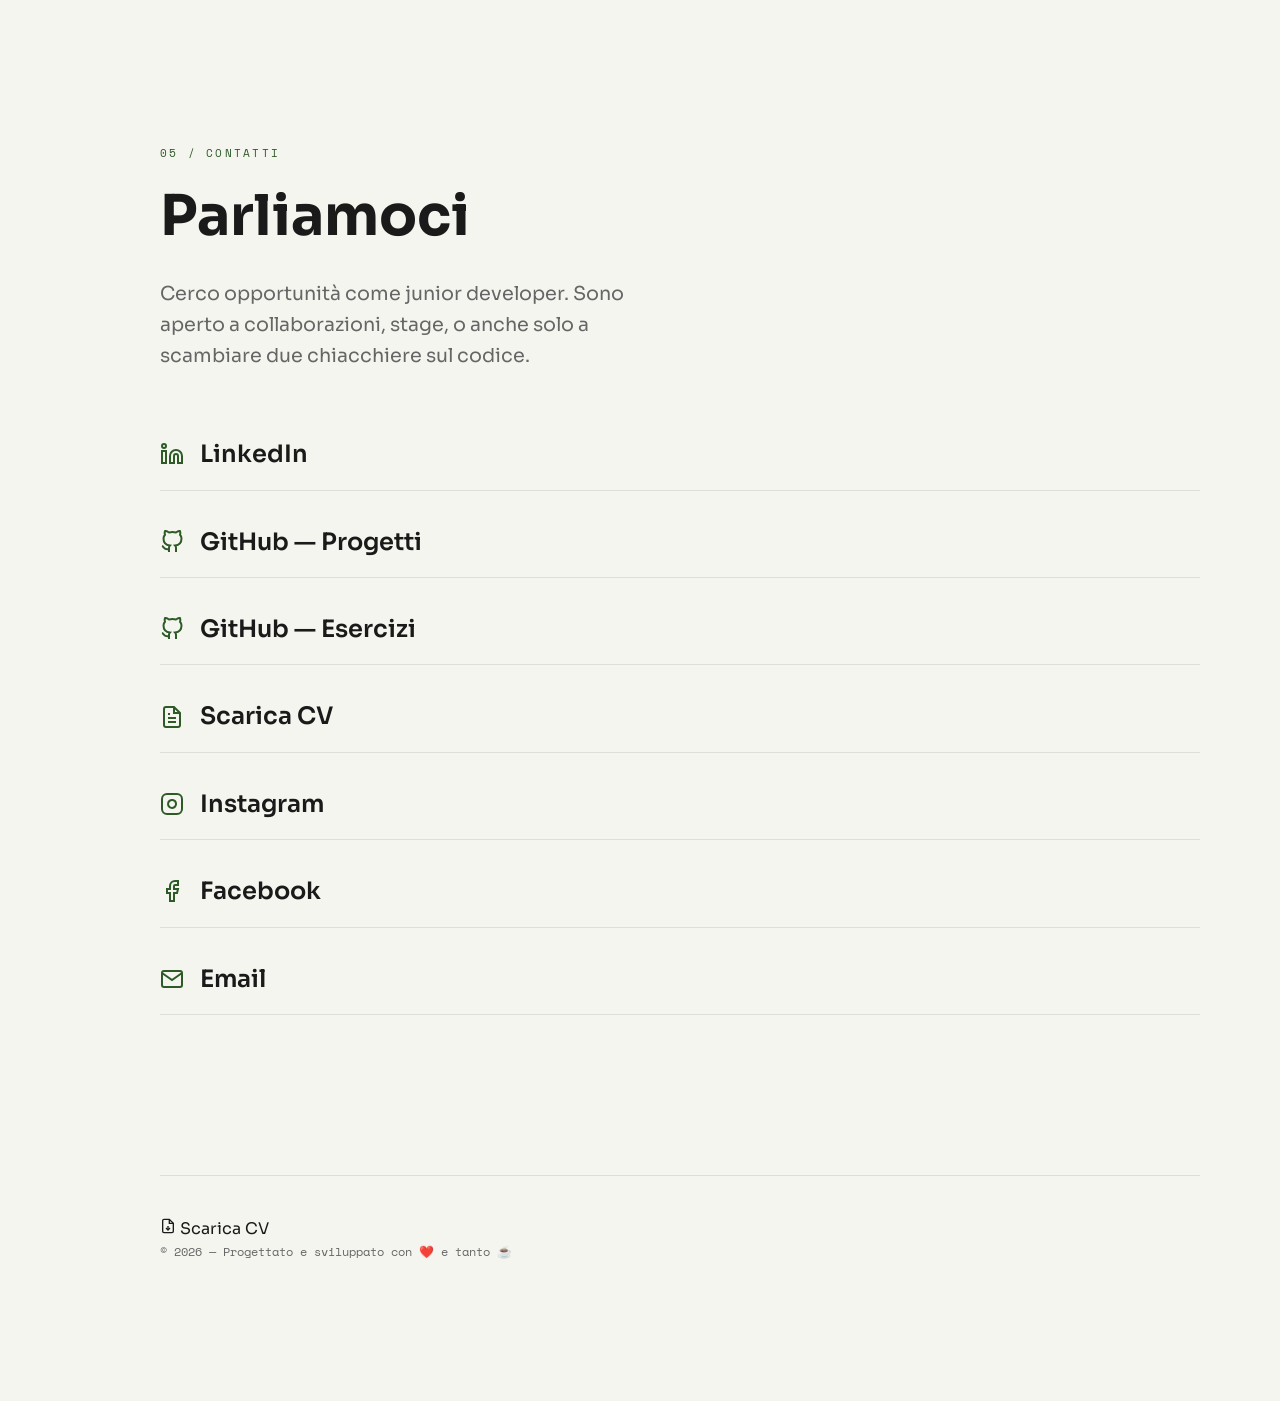
==== commit 808a37c2: "Sincronizza caroselli montagna/musica + lista visibile card montagna" ====
--- a/portfolio.html
+++ b/portfolio.html
@@ -27,7 +27,7 @@
     <link href="https://fonts.googleapis.com/css2?family=Space+Mono:wght@400;700&family=Sora:wght@300;400;600;700&display=swap" rel="stylesheet">
 
     <!-- CSS -->
-    <link rel="stylesheet" href="style.css?v=9">
+    <link rel="stylesheet" href="style.css?v=10">
 
     <!-- p5.js per effetto grafico -->
     <script src="p5.min.js"></script>
@@ -658,6 +658,11 @@
                         Ogni vetta raggiunta è una metafora del coding:
                         un passo alla volta, senza fretta.
                     </p>
+                    <ul class="passion-card__list">
+                        <li>Dolomiti &amp; Ferrate — Dove la logica si fa roccia</li>
+                        <li>Trekking — La meditazione in movimento</li>
+                        <li>Fotografia Outdoor — Quando la fatica diventa bellezza</li>
+                    </ul>
                     <div class="music-bio" id="mountainBio">
                         <p><em>"La montagna mi ha insegnato a non barare, a essere vero con me stesso e con quello che facevo."</em> — Walter Bonatti</p>
                         <p>Per me, un sentiero di montagna e una sessione di coding condividono la stessa radice: l'onestà del fare. Come nelle grandi scalate di Bonatti, dove non contava arrivare in cima con ogni mezzo ma come ci si arrivava, anche nella programmazione la qualità della soluzione conta quanto il risultato finale.</p>
@@ -923,6 +928,16 @@
         });
 
         // ========================================
+        // SHARED CAROUSEL SYNC TIMER
+        // ========================================
+        let syncTimer;
+        const syncListeners = [];
+        function resetSyncTimer() {
+            clearInterval(syncTimer);
+            syncTimer = setInterval(() => syncListeners.forEach(fn => fn()), 4500);
+        }
+
+        // ========================================
         // MUSIC CAROUSEL
         // ========================================
         (function () {
@@ -942,13 +957,12 @@
             const epochEl  = document.getElementById('musicEpoch');
             const artistEl = document.getElementById('musicArtist');
             let current = 0;
-            let autoTimer;
 
             tracks.forEach((_, i) => {
                 const d = document.createElement('button');
                 d.className = 'mountain-carousel__dot' + (i === 0 ? ' active' : '');
                 d.setAttribute('aria-label', 'Traccia ' + (i + 1));
-                d.addEventListener('click', e => { e.stopPropagation(); goTo(i); resetAuto(); });
+                d.addEventListener('click', e => { e.stopPropagation(); goTo(i); resetSyncTimer(); });
                 dotsWrap.appendChild(d);
             });
 
@@ -964,15 +978,10 @@
                 artistEl.textContent = tracks[current].artist;
             }
 
-            function resetAuto() {
-                clearInterval(autoTimer);
-                autoTimer = setInterval(() => goTo(current + 1), 5000);
-            }
-
-            mc.querySelector('.mountain-carousel__btn--prev').addEventListener('click', e => { e.stopPropagation(); goTo(current - 1); resetAuto(); });
-            mc.querySelector('.mountain-carousel__btn--next').addEventListener('click', e => { e.stopPropagation(); goTo(current + 1); resetAuto(); });
-
-            resetAuto();
+            syncListeners.push(() => goTo(current + 1));
+
+            mc.querySelector('.mountain-carousel__btn--prev').addEventListener('click', e => { e.stopPropagation(); goTo(current - 1); resetSyncTimer(); });
+            mc.querySelector('.mountain-carousel__btn--next').addEventListener('click', e => { e.stopPropagation(); goTo(current + 1); resetSyncTimer(); });
 
             mc.addEventListener('click', () => {
                 window.open('https://www.youtube.com/watch?v=' + tracks[current].id + '&list=PLf4g5YwwUXK11ziqKY5Shs3PIEkt-rfag', '_blank', 'noopener noreferrer');
@@ -1004,7 +1013,6 @@
             const imgs     = Array.from(carousel.querySelectorAll('.mountain-carousel__img'));
             const dotsWrap = document.getElementById('carouselDots');
             let current = 0;
-            let autoTimer;
 
             // Build dots
             imgs.forEach((_, i) => {
@@ -1025,19 +1033,14 @@
                 dots[current].classList.add('active');
             }
 
-            function resetAuto() {
-                clearInterval(autoTimer);
-                autoTimer = setInterval(() => goTo(current + 1), 4000);
-            }
+            syncListeners.push(() => goTo(current + 1));
 
             carousel.querySelector('.mountain-carousel__btn--prev').addEventListener('click', e => {
-                e.stopPropagation(); goTo(current - 1); resetAuto();
+                e.stopPropagation(); goTo(current - 1); resetSyncTimer();
             });
             carousel.querySelector('.mountain-carousel__btn--next').addEventListener('click', e => {
-                e.stopPropagation(); goTo(current + 1); resetAuto();
-            });
-
-            resetAuto();
+                e.stopPropagation(); goTo(current + 1); resetSyncTimer();
+            });
 
             // Zoom in/out on click
             function collapse() {
@@ -1067,6 +1070,8 @@
             });
         })();
 
+        resetSyncTimer();
+
         // ========================================
         // PROJECT FILTERS
         // ========================================
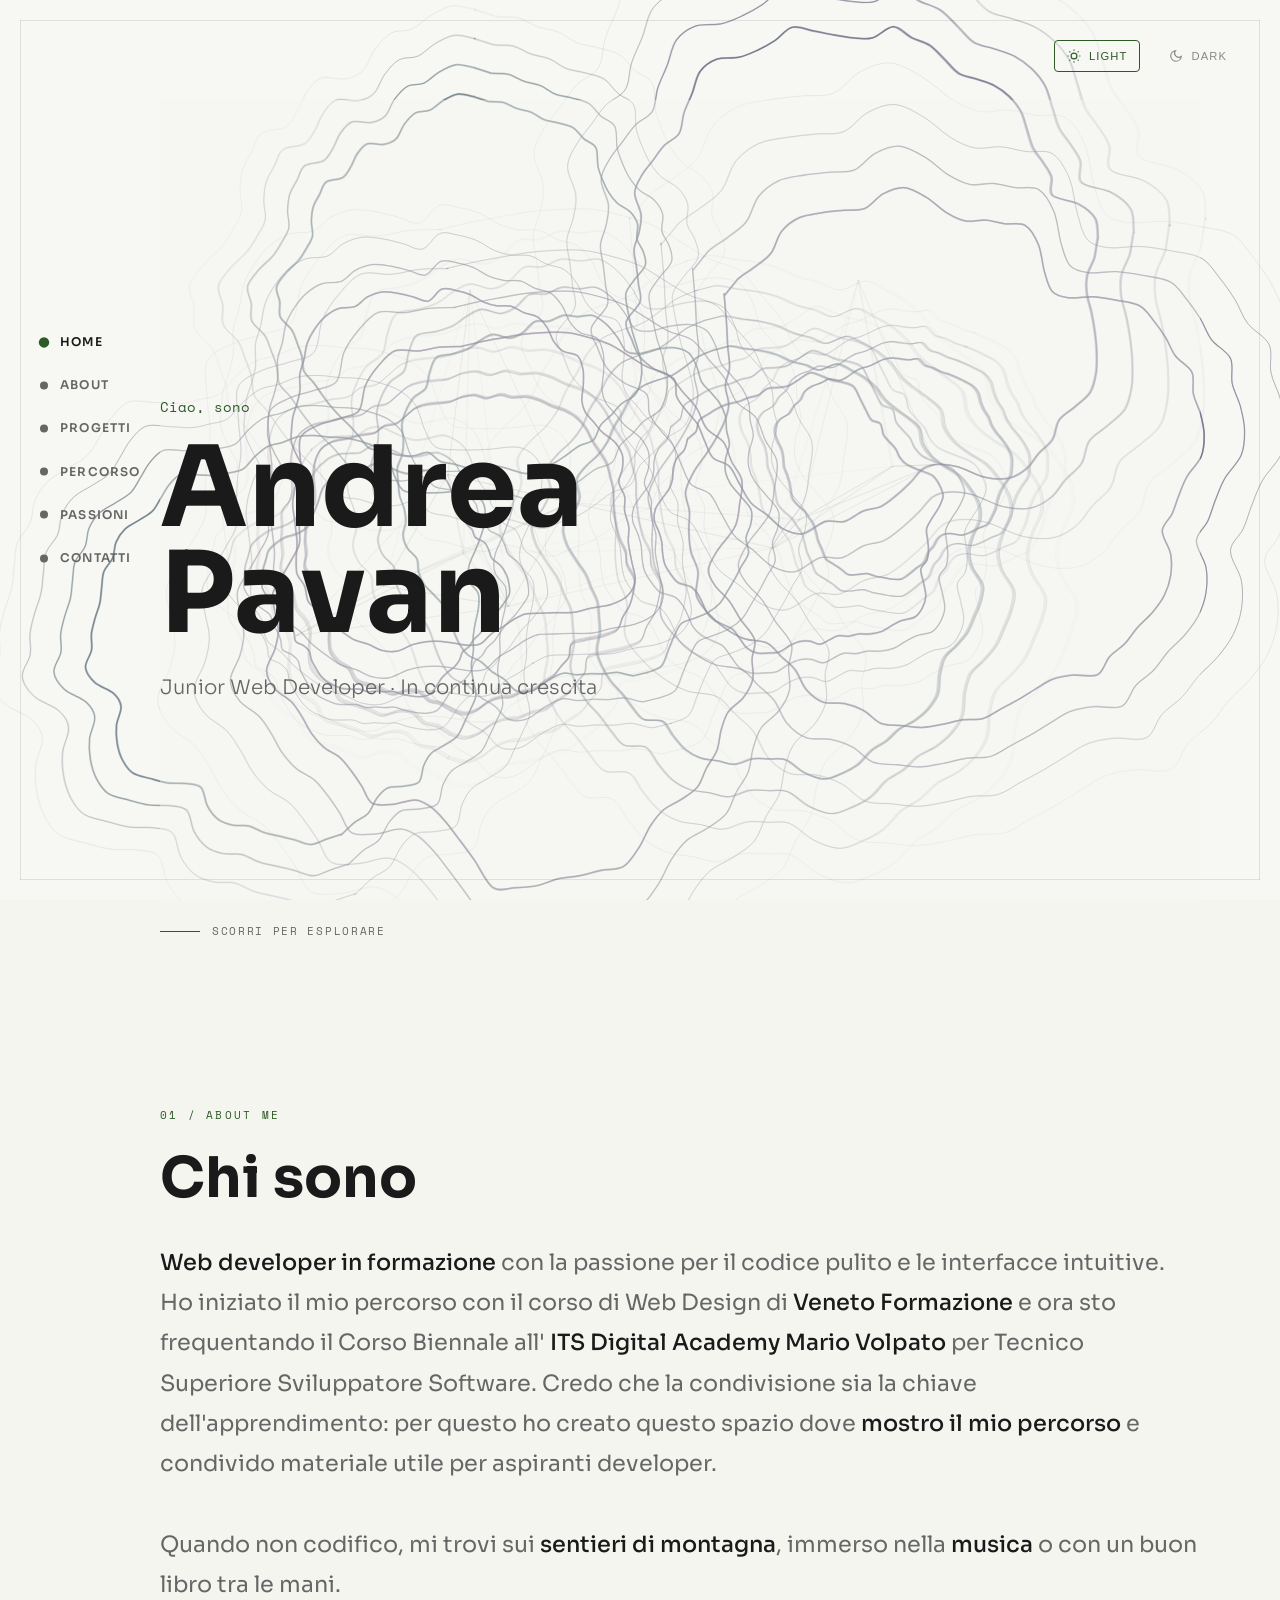
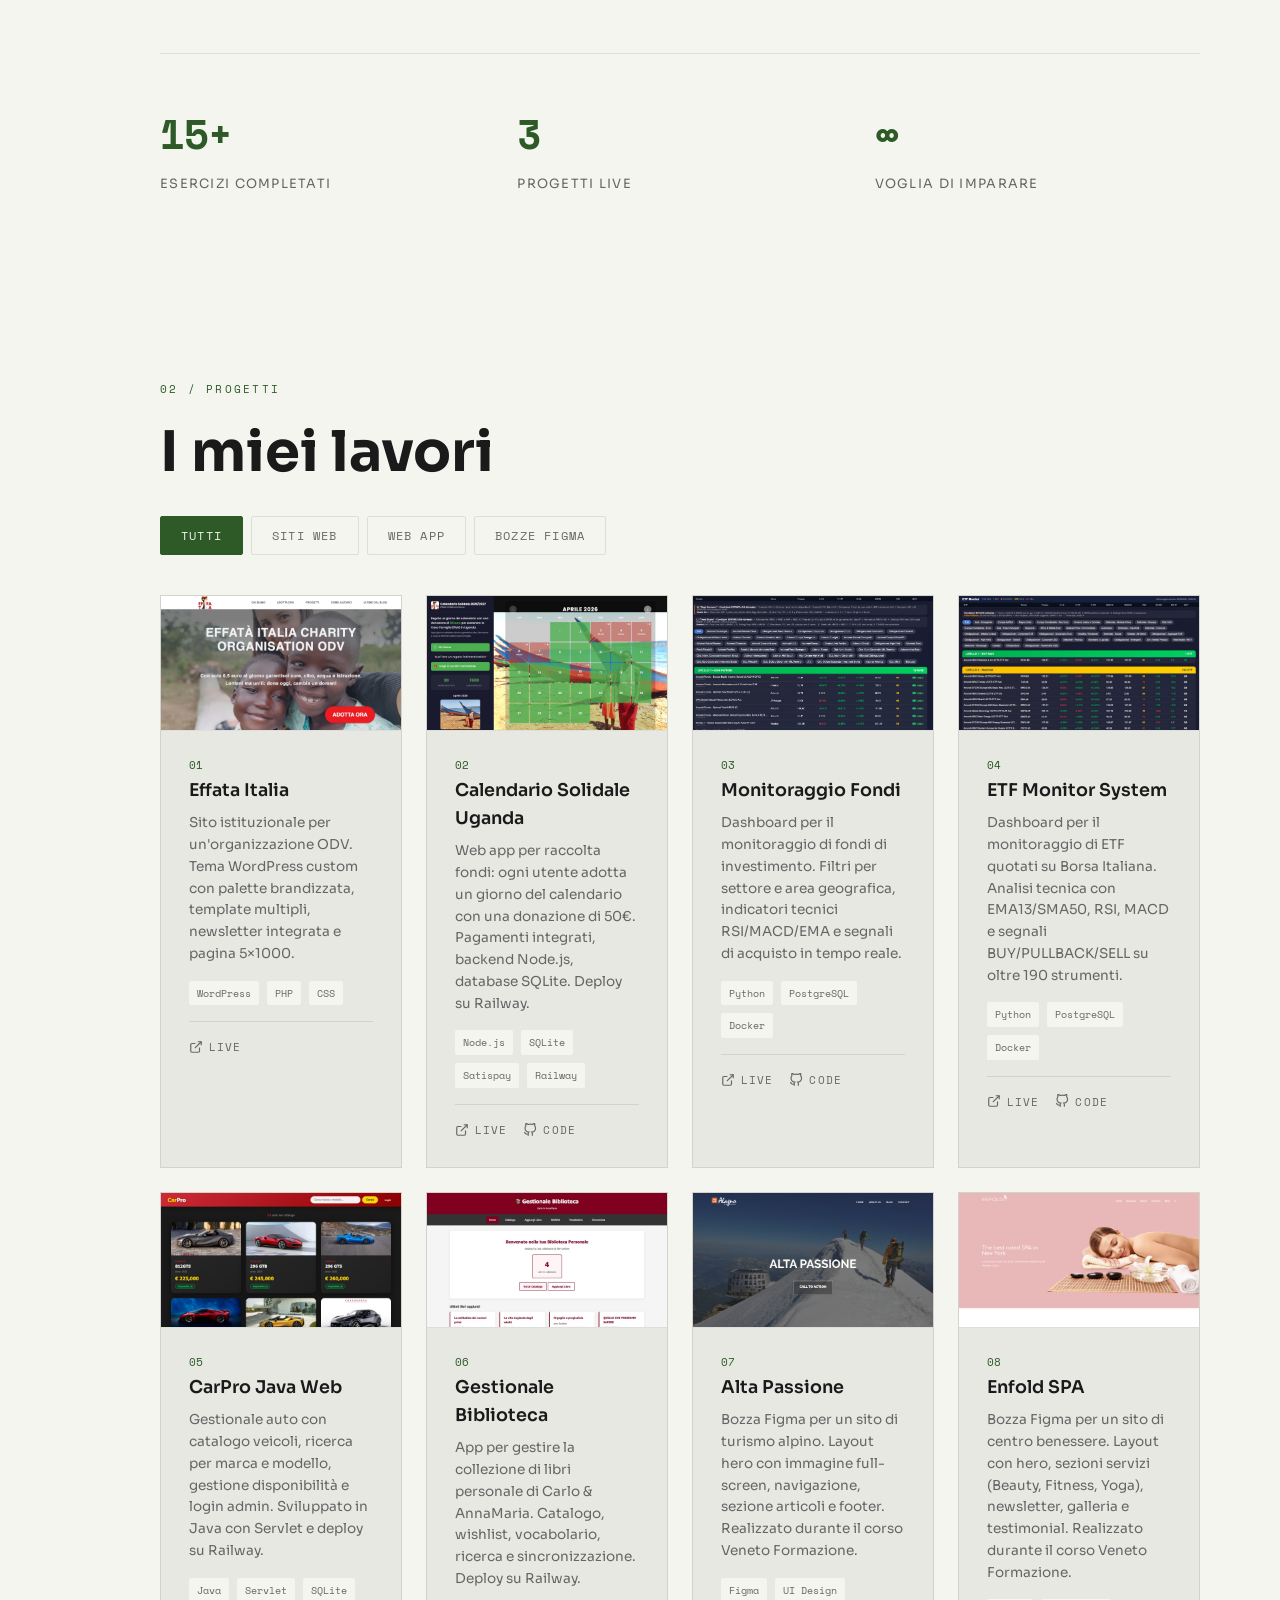
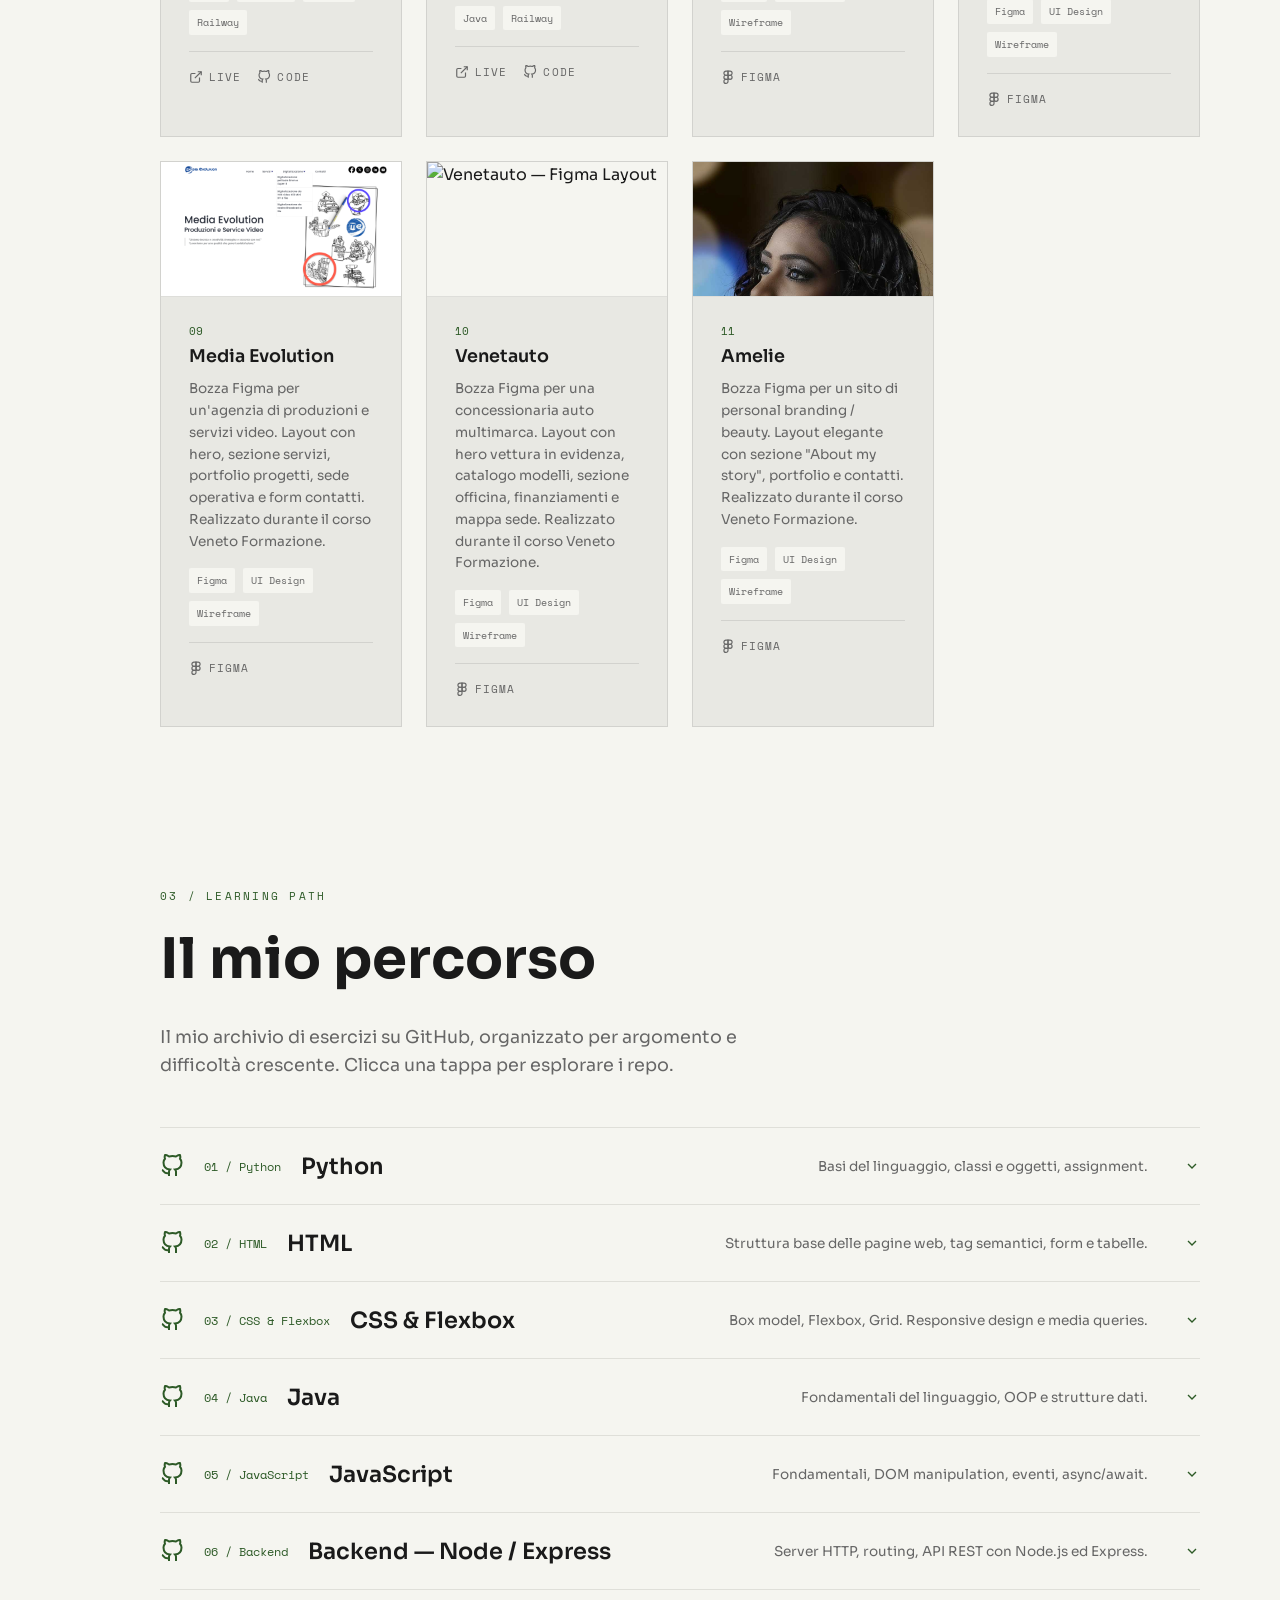
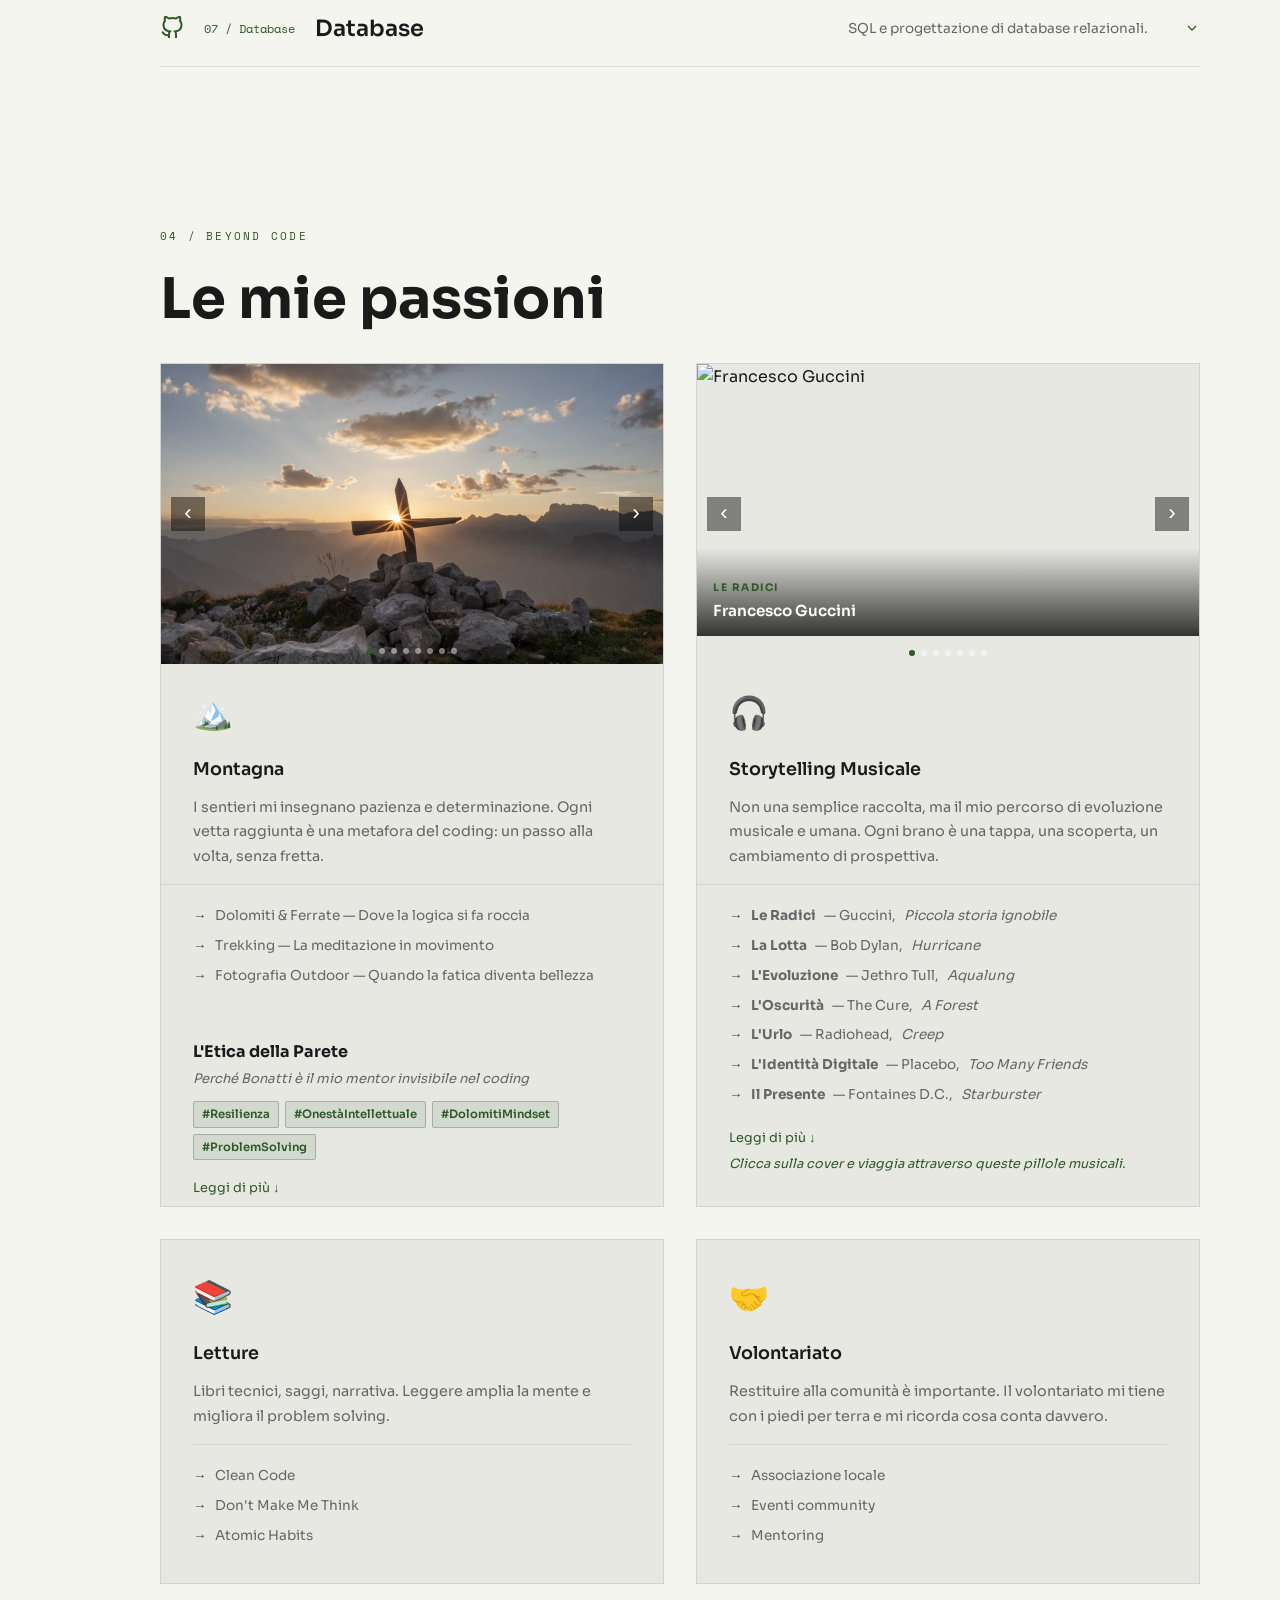
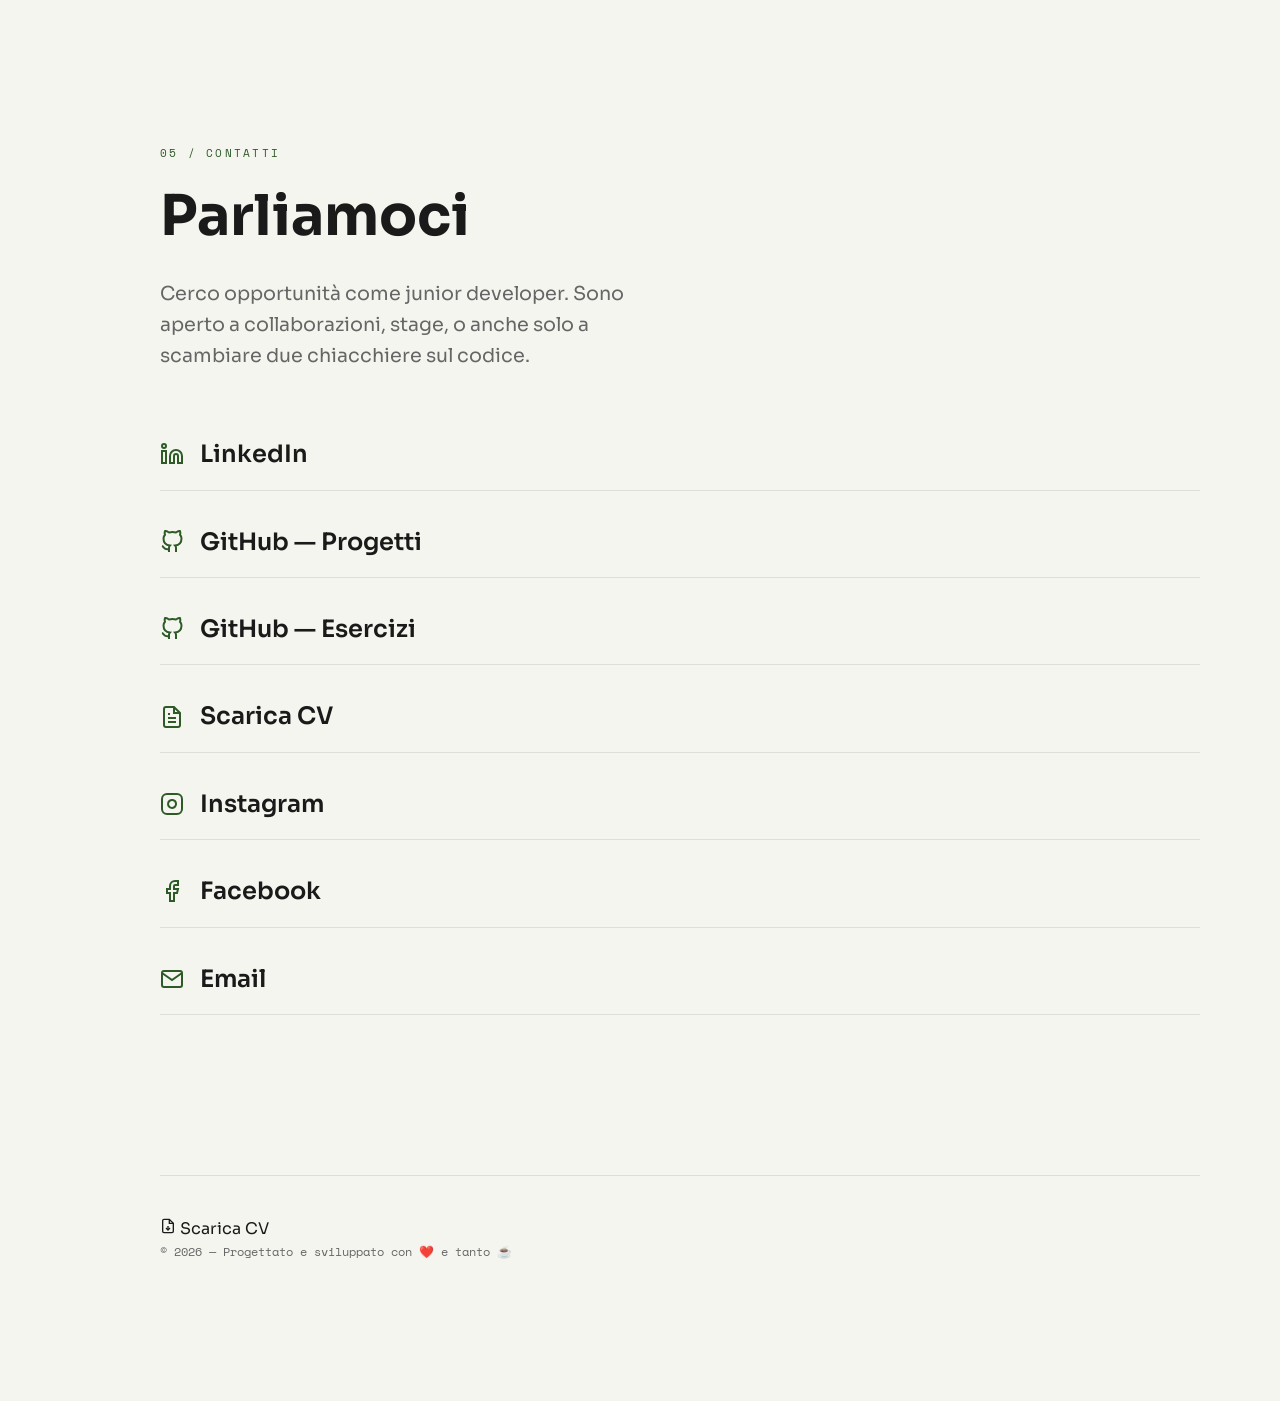
==== commit 7cacbf40: "Aggiunge titolo, sottotitolo e tag Bonatti nella card Montagna" ====
--- a/portfolio.html
+++ b/portfolio.html
@@ -27,7 +27,7 @@
     <link href="https://fonts.googleapis.com/css2?family=Space+Mono:wght@400;700&family=Sora:wght@300;400;600;700&display=swap" rel="stylesheet">
 
     <!-- CSS -->
-    <link rel="stylesheet" href="style.css?v=10">
+    <link rel="stylesheet" href="style.css?v=11">
 
     <!-- p5.js per effetto grafico -->
     <script src="p5.min.js"></script>
@@ -663,6 +663,16 @@
                         <li>Trekking — La meditazione in movimento</li>
                         <li>Fotografia Outdoor — Quando la fatica diventa bellezza</li>
                     </ul>
+                    <div class="mountain-teaser">
+                        <p class="mountain-teaser__title">L'Etica della Parete</p>
+                        <p class="mountain-teaser__subtitle">Perché Bonatti è il mio mentor invisibile nel coding</p>
+                        <div class="mountain-teaser__tags">
+                            <span>#Resilienza</span>
+                            <span>#OnestàIntellettuale</span>
+                            <span>#DolomitiMindset</span>
+                            <span>#ProblemSolving</span>
+                        </div>
+                    </div>
                     <div class="music-bio" id="mountainBio">
                         <p><em>"La montagna mi ha insegnato a non barare, a essere vero con me stesso e con quello che facevo."</em> — Walter Bonatti</p>
                         <p>Per me, un sentiero di montagna e una sessione di coding condividono la stessa radice: l'onestà del fare. Come nelle grandi scalate di Bonatti, dove non contava arrivare in cima con ogni mezzo ma come ci si arrivava, anche nella programmazione la qualità della soluzione conta quanto il risultato finale.</p>
--- a/style.css
+++ b/style.css
@@ -952,6 +952,41 @@
     color: var(--accent);
 }
 
+.mountain-teaser {
+    padding: 16px 32px 0;
+}
+
+.mountain-teaser__title {
+    font-size: 1rem;
+    font-weight: 700;
+    color: var(--text-primary);
+    margin-bottom: 4px;
+}
+
+.mountain-teaser__subtitle {
+    font-size: 0.82rem;
+    color: var(--text-secondary);
+    font-style: italic;
+    margin-bottom: 12px;
+}
+
+.mountain-teaser__tags {
+    display: flex;
+    flex-wrap: wrap;
+    gap: 6px;
+    margin-bottom: 16px;
+}
+
+.mountain-teaser__tags span {
+    font-size: 0.72rem;
+    font-weight: 600;
+    color: var(--accent);
+    background: color-mix(in srgb, var(--accent) 10%, transparent);
+    border: 1px solid color-mix(in srgb, var(--accent) 30%, transparent);
+    padding: 3px 8px;
+    border-radius: 2px;
+}
+
 .music-bio {
     max-height: 0;
     overflow: hidden;
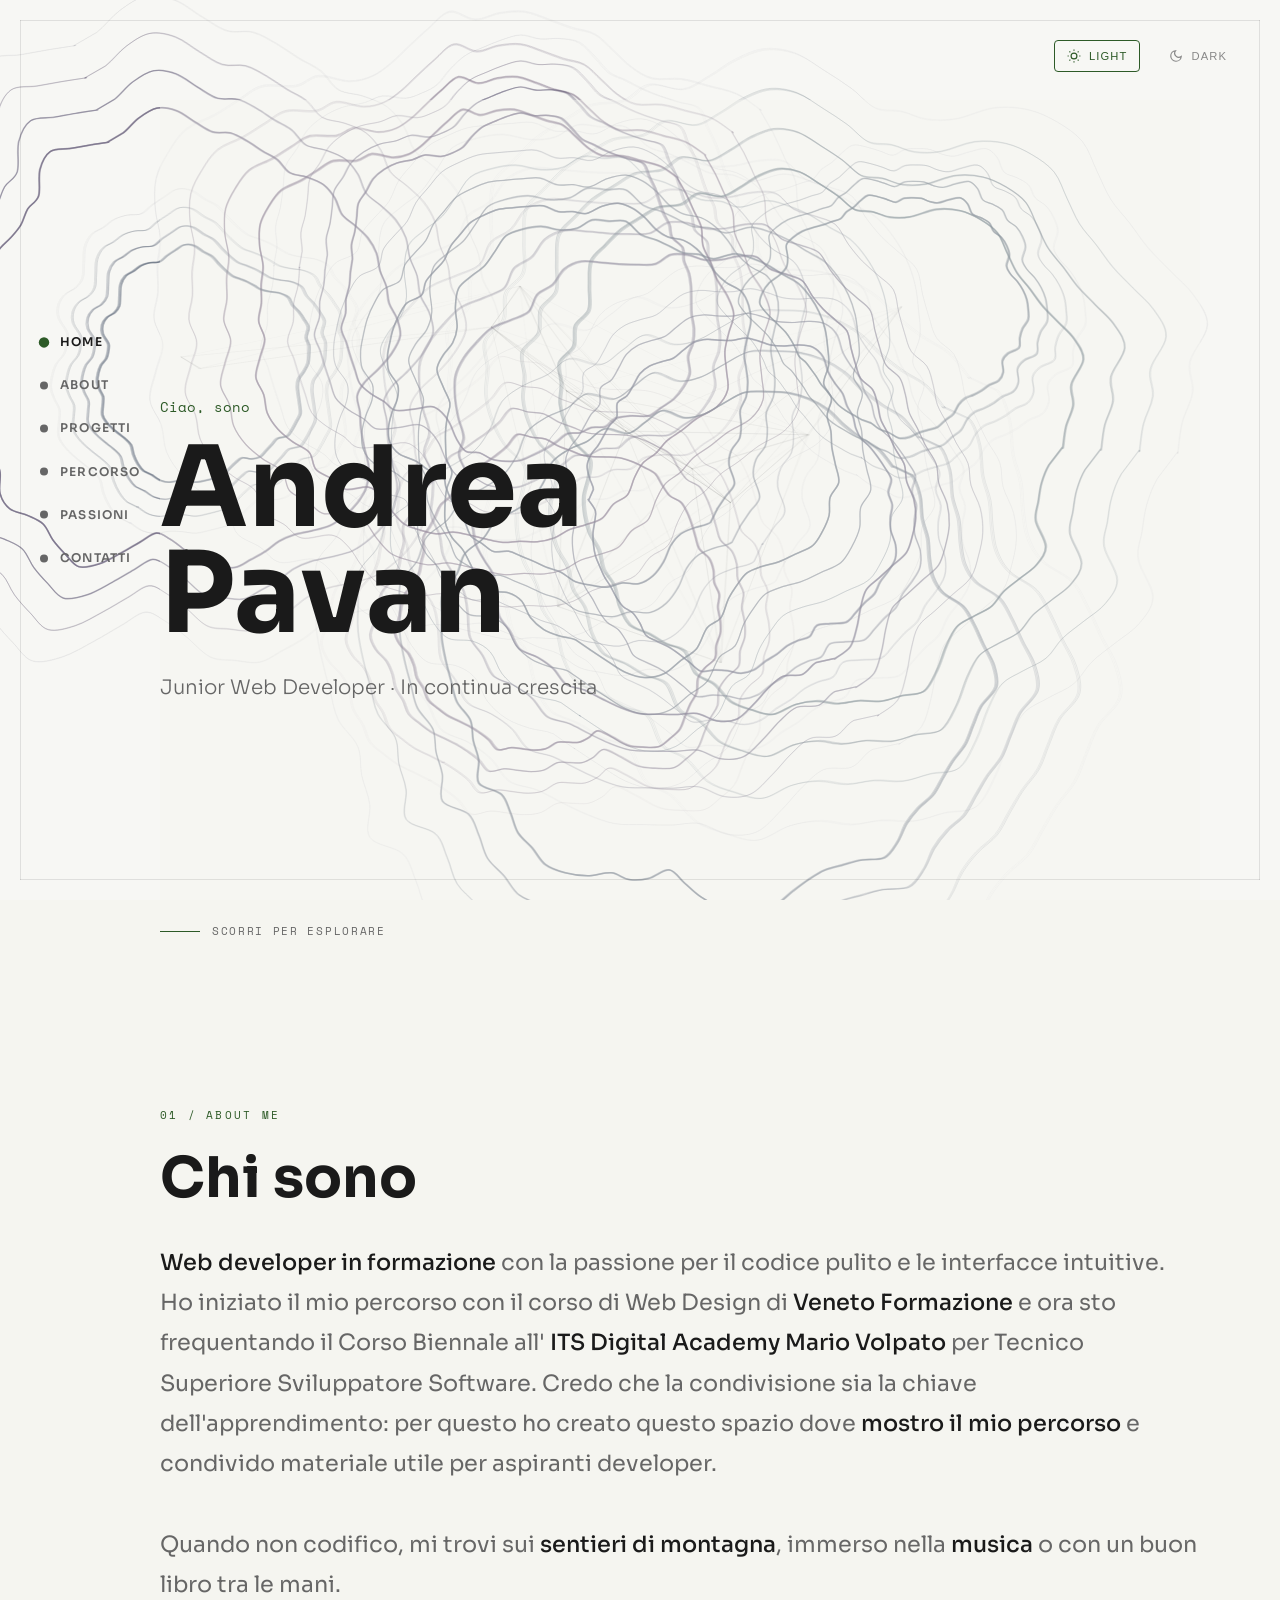
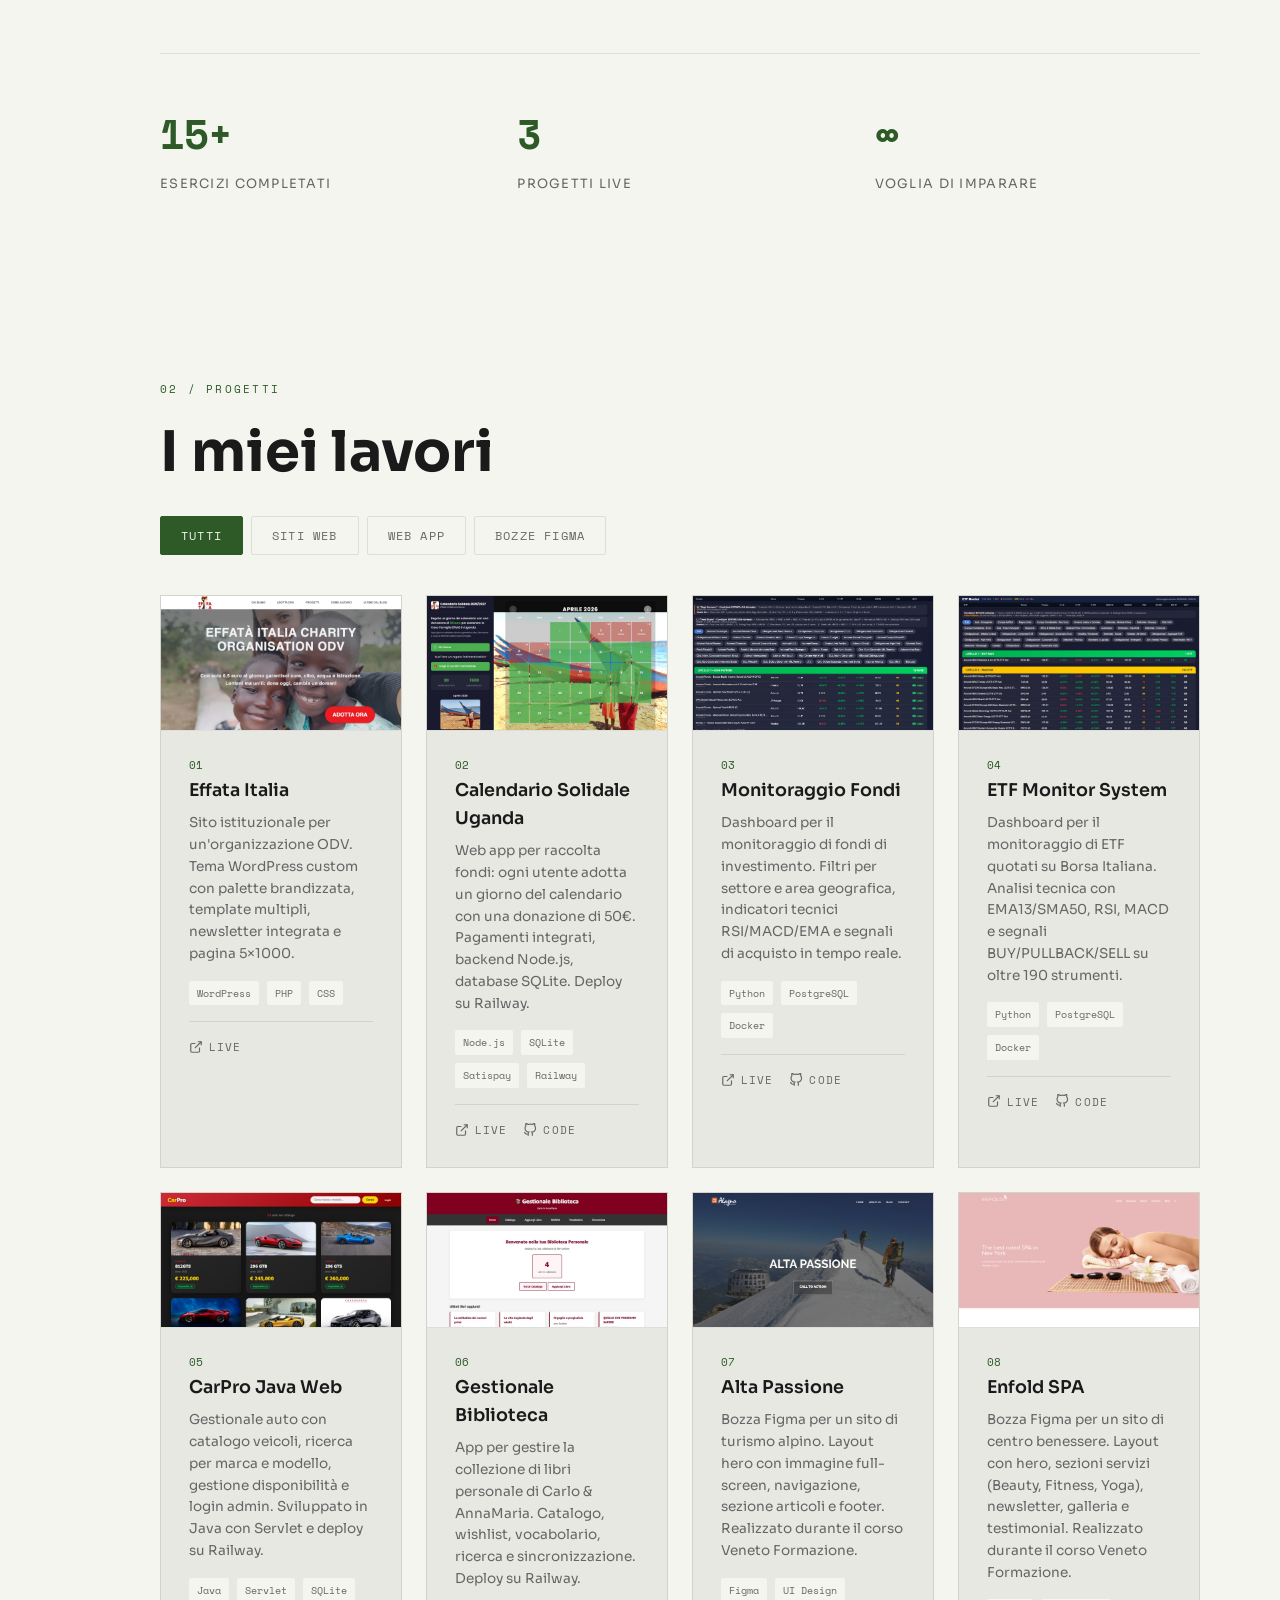
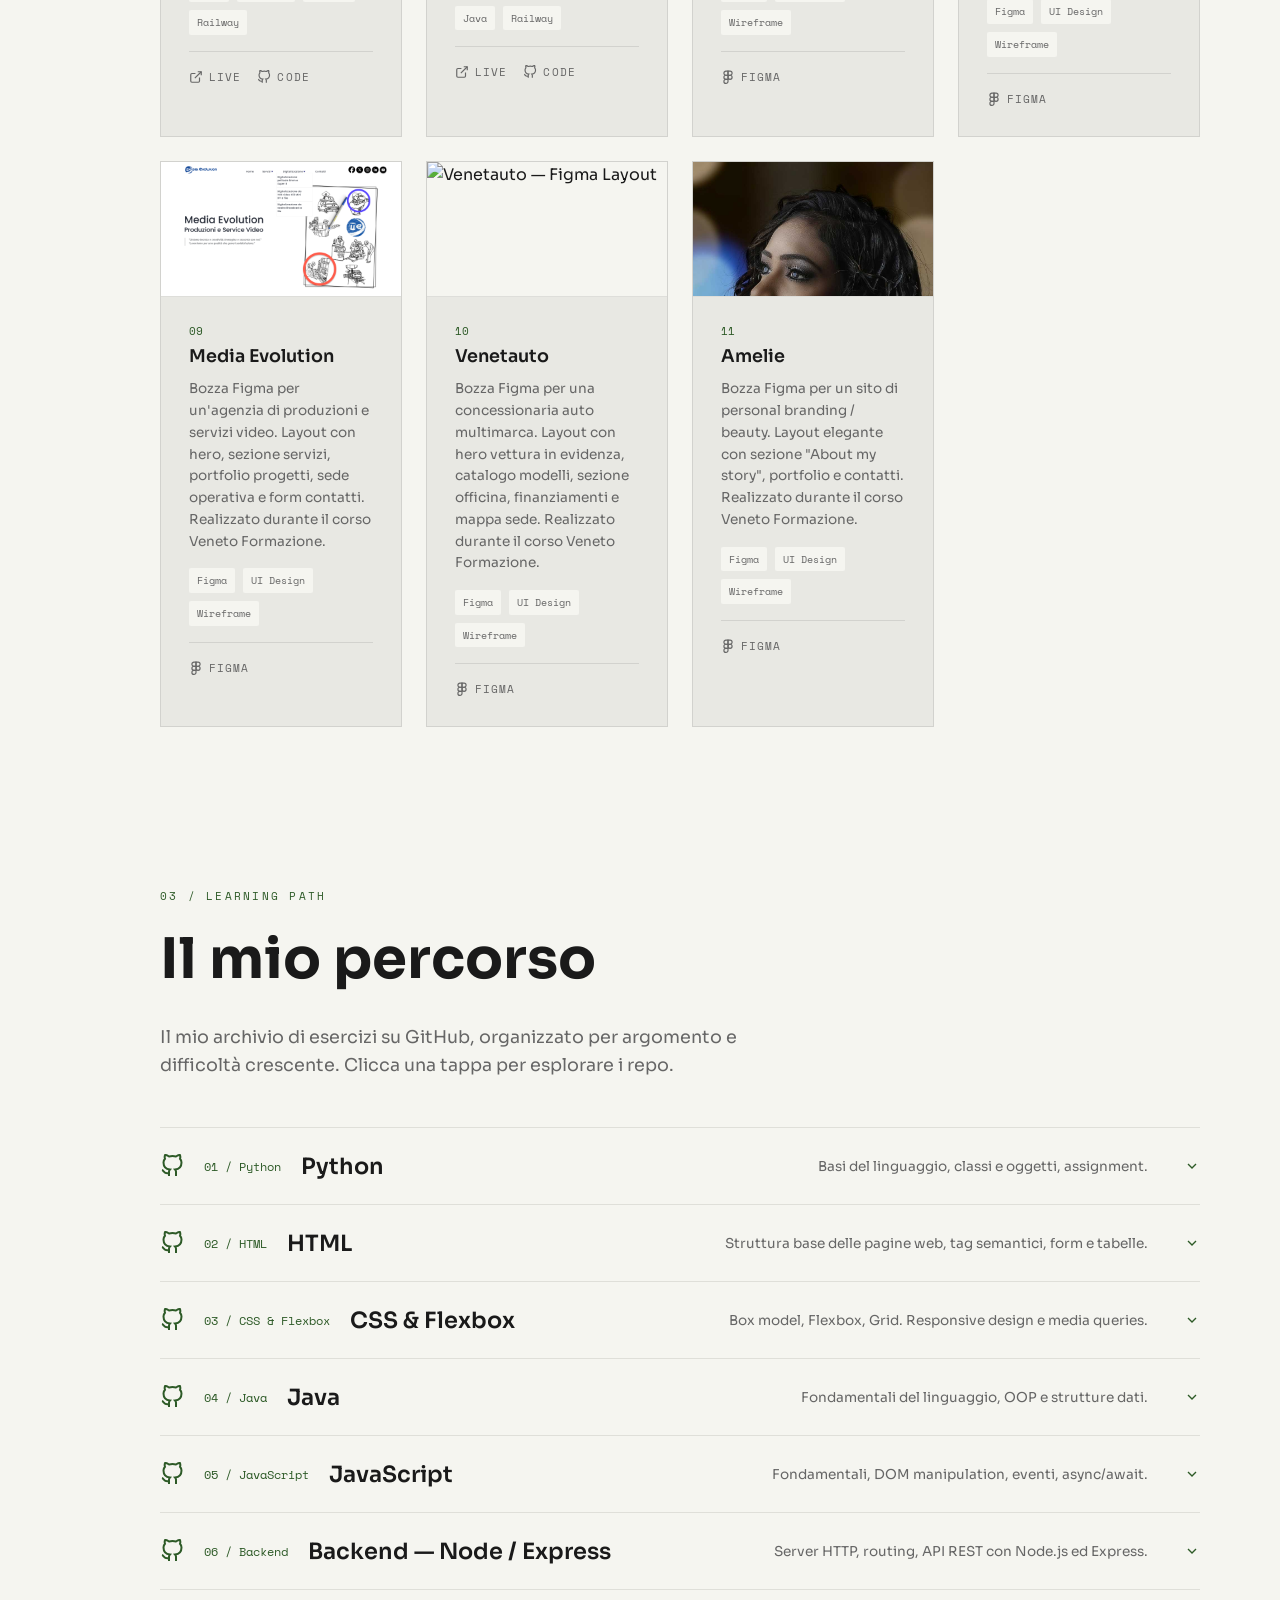
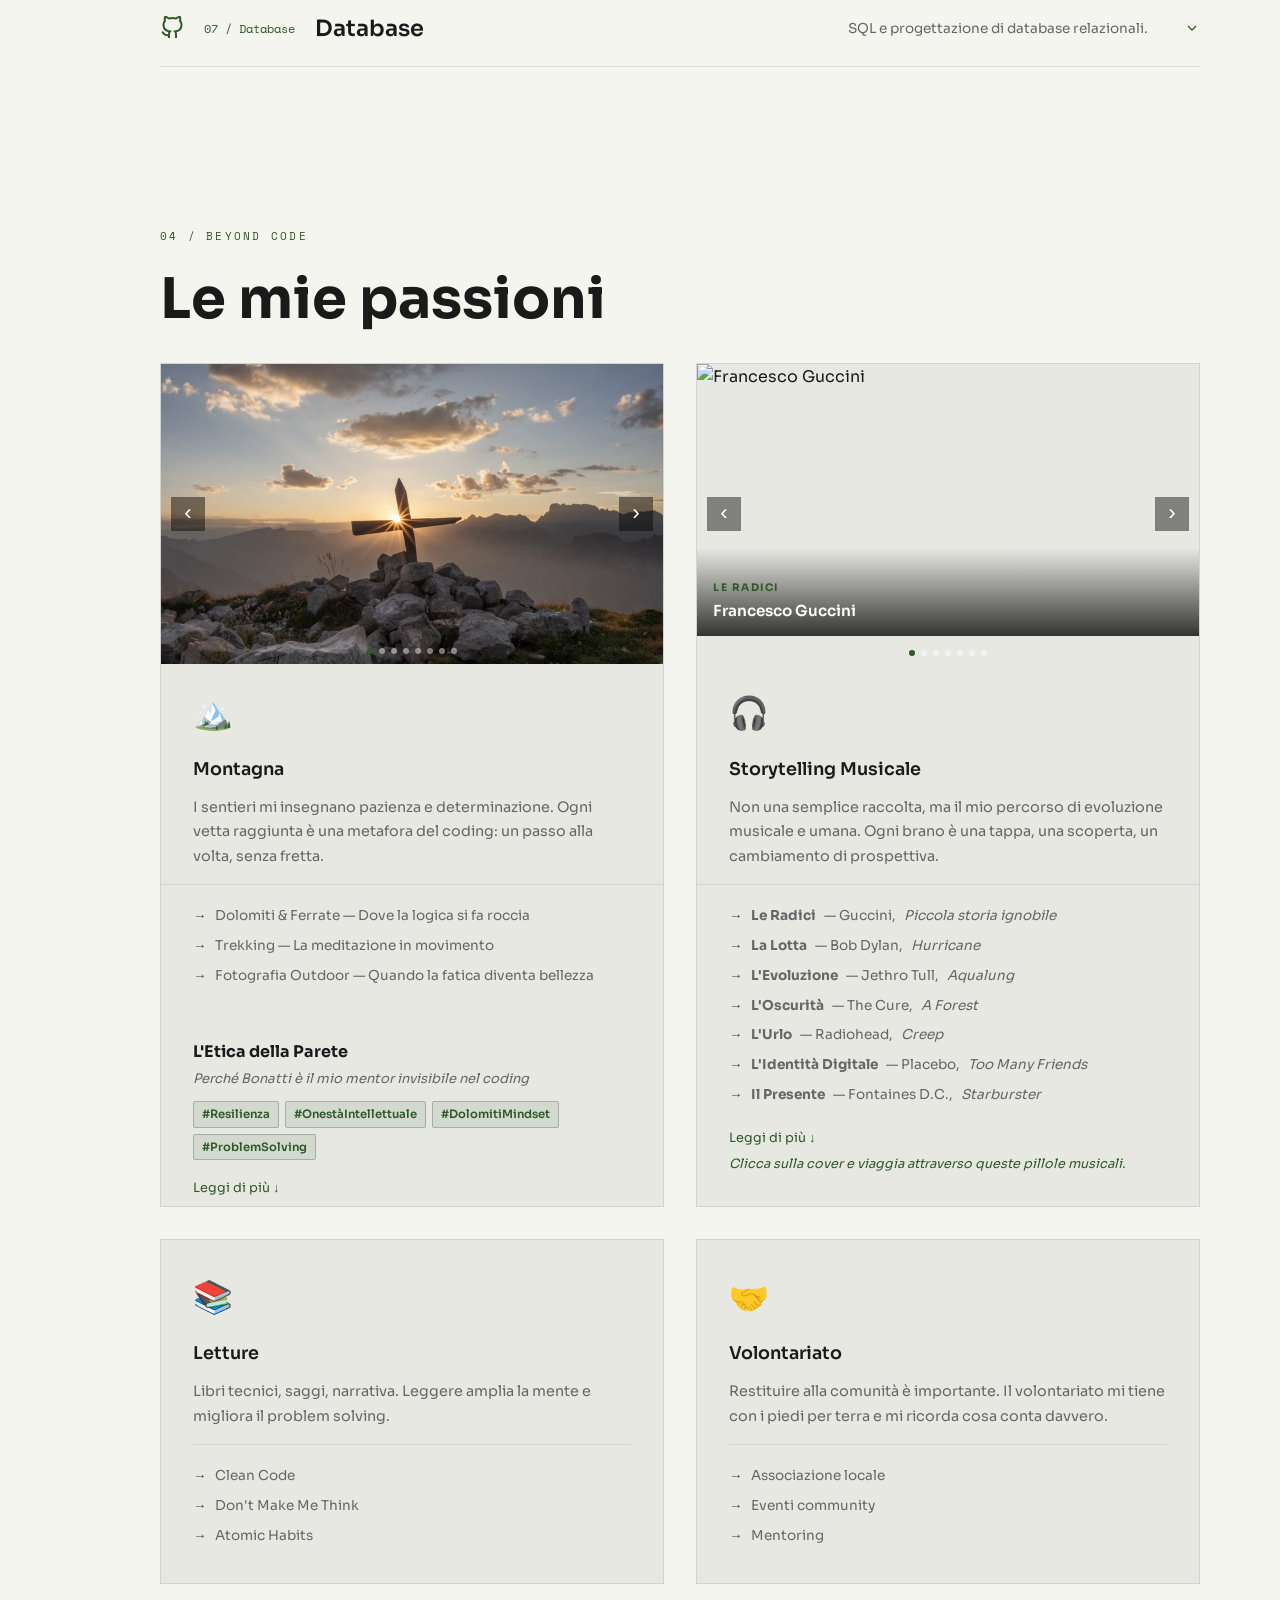
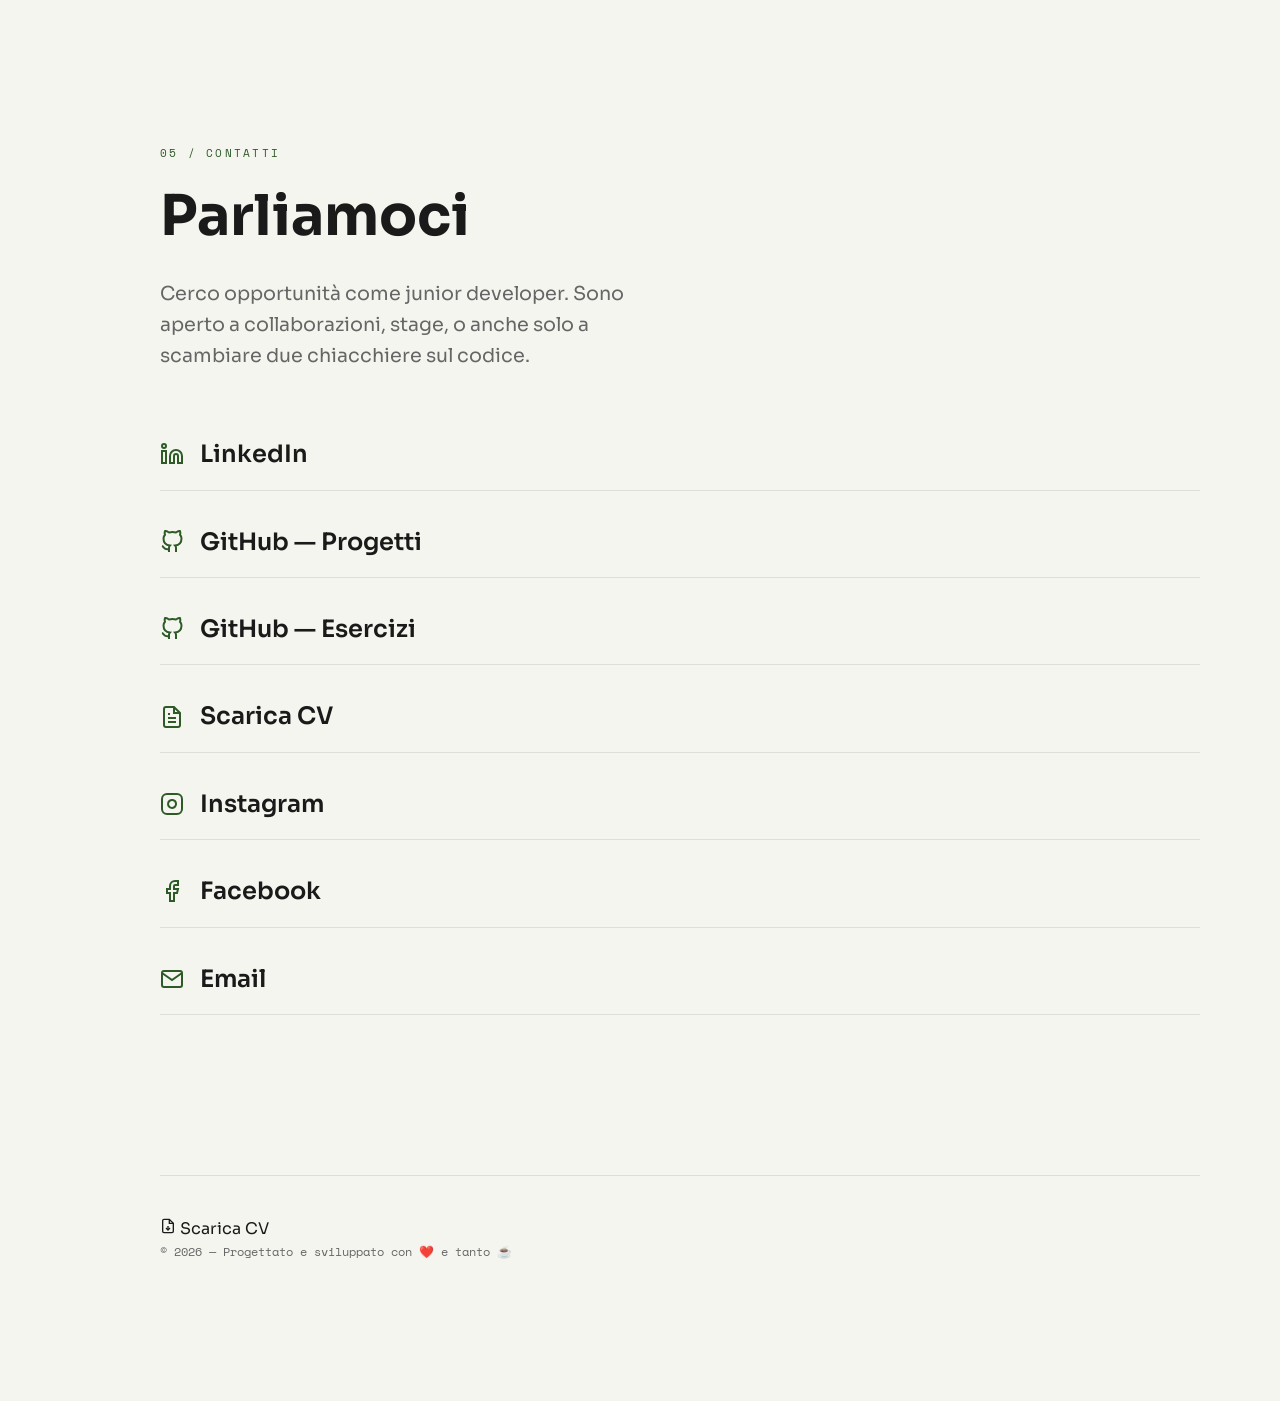
==== commit 5fb67384: "Aggiorna testo espandibile Bonatti con versione completa" ====
--- a/portfolio.html
+++ b/portfolio.html
@@ -674,14 +674,13 @@
                         </div>
                     </div>
                     <div class="music-bio" id="mountainBio">
-                        <p><em>"La montagna mi ha insegnato a non barare, a essere vero con me stesso e con quello che facevo."</em> — Walter Bonatti</p>
-                        <p>Per me, un sentiero di montagna e una sessione di coding condividono la stessa radice: l'onestà del fare. Come nelle grandi scalate di Bonatti, dove non contava arrivare in cima con ogni mezzo ma come ci si arrivava, anche nella programmazione la qualità della soluzione conta quanto il risultato finale.</p>
-                        <p><strong>Pazienza e Metodo:</strong> Ogni vetta raggiunta è una metafora dello sviluppo — un passo dopo l'altro, un bug risolto dopo l'altro. Non esiste la fretta, esiste solo il ritmo giusto.</p>
-                        <p><strong>Determinazione:</strong> La ferrata mi insegna la gestione del rischio e la tenacia; il coding trasforma quella determinazione in rigore logico.</p>
-                        <p>In entrambi i mondi, la vera conquista non è il dominio sulla materia o sulla parete, ma la scoperta della propria capacità di superare l'ostacolo.</p>
-                        <p><strong>Dolomiti &amp; Ferrate</strong> — Dove la logica si fa roccia.<br>
-                        <strong>Trekking</strong> — La meditazione in movimento.<br>
-                        <strong>Fotografia Outdoor</strong> — Catturare l'istante in cui la fatica diventa bellezza.</p>
+                        <p><strong>🏔️ L'Etica della Parete, il Rigore del Codice</strong><br>
+                        <em>Sulle tracce di Walter Bonatti, tra Dolomiti e algoritmi</em></p>
+                        <p><em>"La montagna mi ha insegnato a non barare, a essere vero con me stesso e con quello che facevo. Se andavo fuori strada, non potevo dare la colpa a nessuno, ero io che avevo sbagliato. In montagna, come nella vita, non ci sono scuse: o sei capace di superare l'ostacolo o devi avere il coraggio di tornare indietro e ricominciare."</em> — Walter Bonatti</p>
+                        <p>C'è un legame invisibile ma d'acciaio che unisce il silenzio delle grandi pareti dolomitiche alla solitudine di una sessione di coding notturna. È un legame fatto di onestà intellettuale. Come scriveva Bonatti, la montagna è un giudice severo: non accetta scorciatoie e non perdona la mancanza di preparazione.</p>
+                        <p>Nel mio lavoro di developer, ritrovo la stessa disciplina. Scrivere codice significa tracciare una via; ogni bug è un appiglio che manca, ogni refactoring è un ritorno consapevole sui propri passi per trovare una linea più elegante e sicura. Non si può barare con un compilatore, così come non si può barare con la roccia: se l'architettura non è solida, il progetto non regge la quota.</p>
+                        <p>L'alpinismo mi ha regalato il dono della pazienza metodica. Affrontare una ferrata impegnativa o un trekking di più giorni mi ha insegnato a gestire lo sforzo, a respirare nel momento critico e a capire che la "vetta" — che sia il rilascio di un software o una cima a tremila metri — è solo la logica conseguenza di mille passi fatti con attenzione.</p>
+                        <p>Dalle Dolomiti ho imparato il rispetto per il limite e la bellezza del rigore. Fotografo i paesaggi outdoor non solo per catturarne l'estetica, ma per ricordare a me stesso che, dietro ogni visione grandiosa, c'è stata una salita faticosa. Coding e montagna sono per me due facce della stessa medaglia: la ricerca costante di una soluzione pulita, di una via logica, di un orizzonte sempre più vasto da cui guardare il mondo.</p>
                     </div>
                     <button class="music-bio__toggle" id="mountainBioToggle">Leggi di più ↓</button>
                 </div>
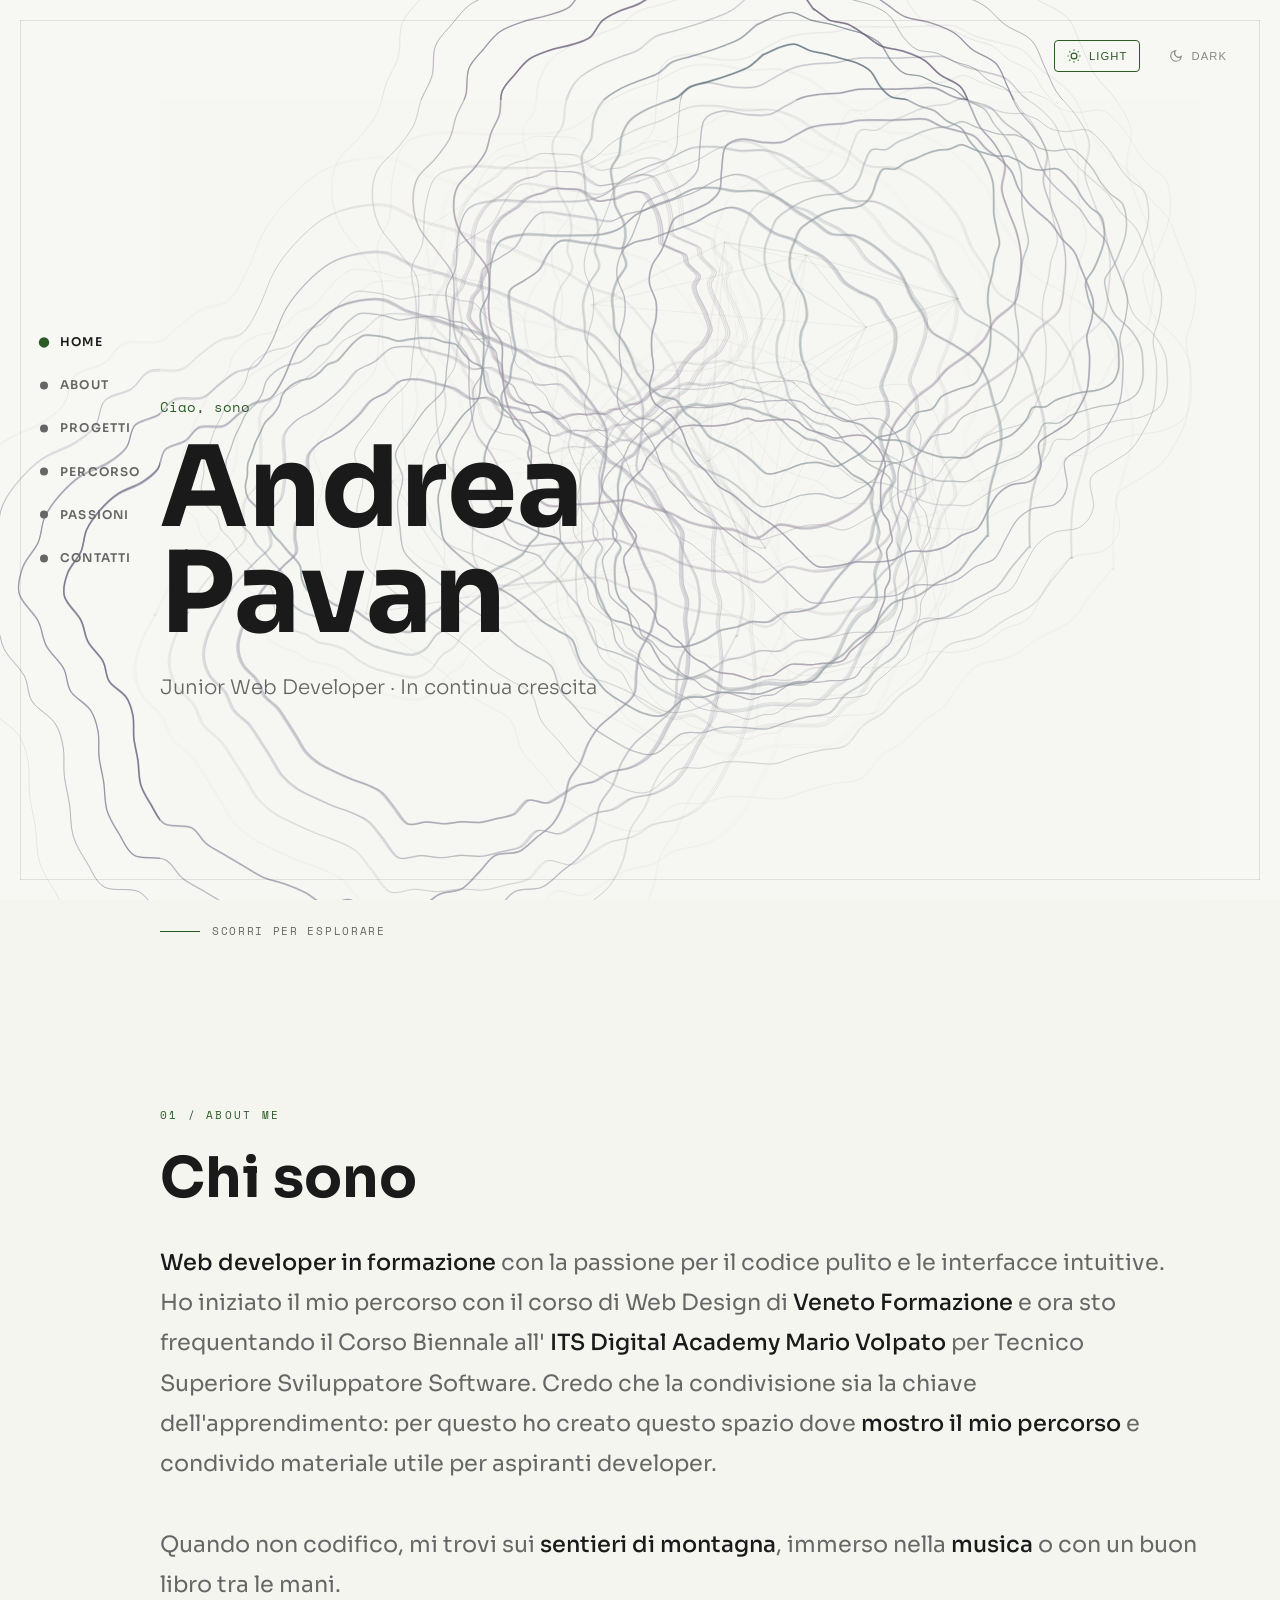
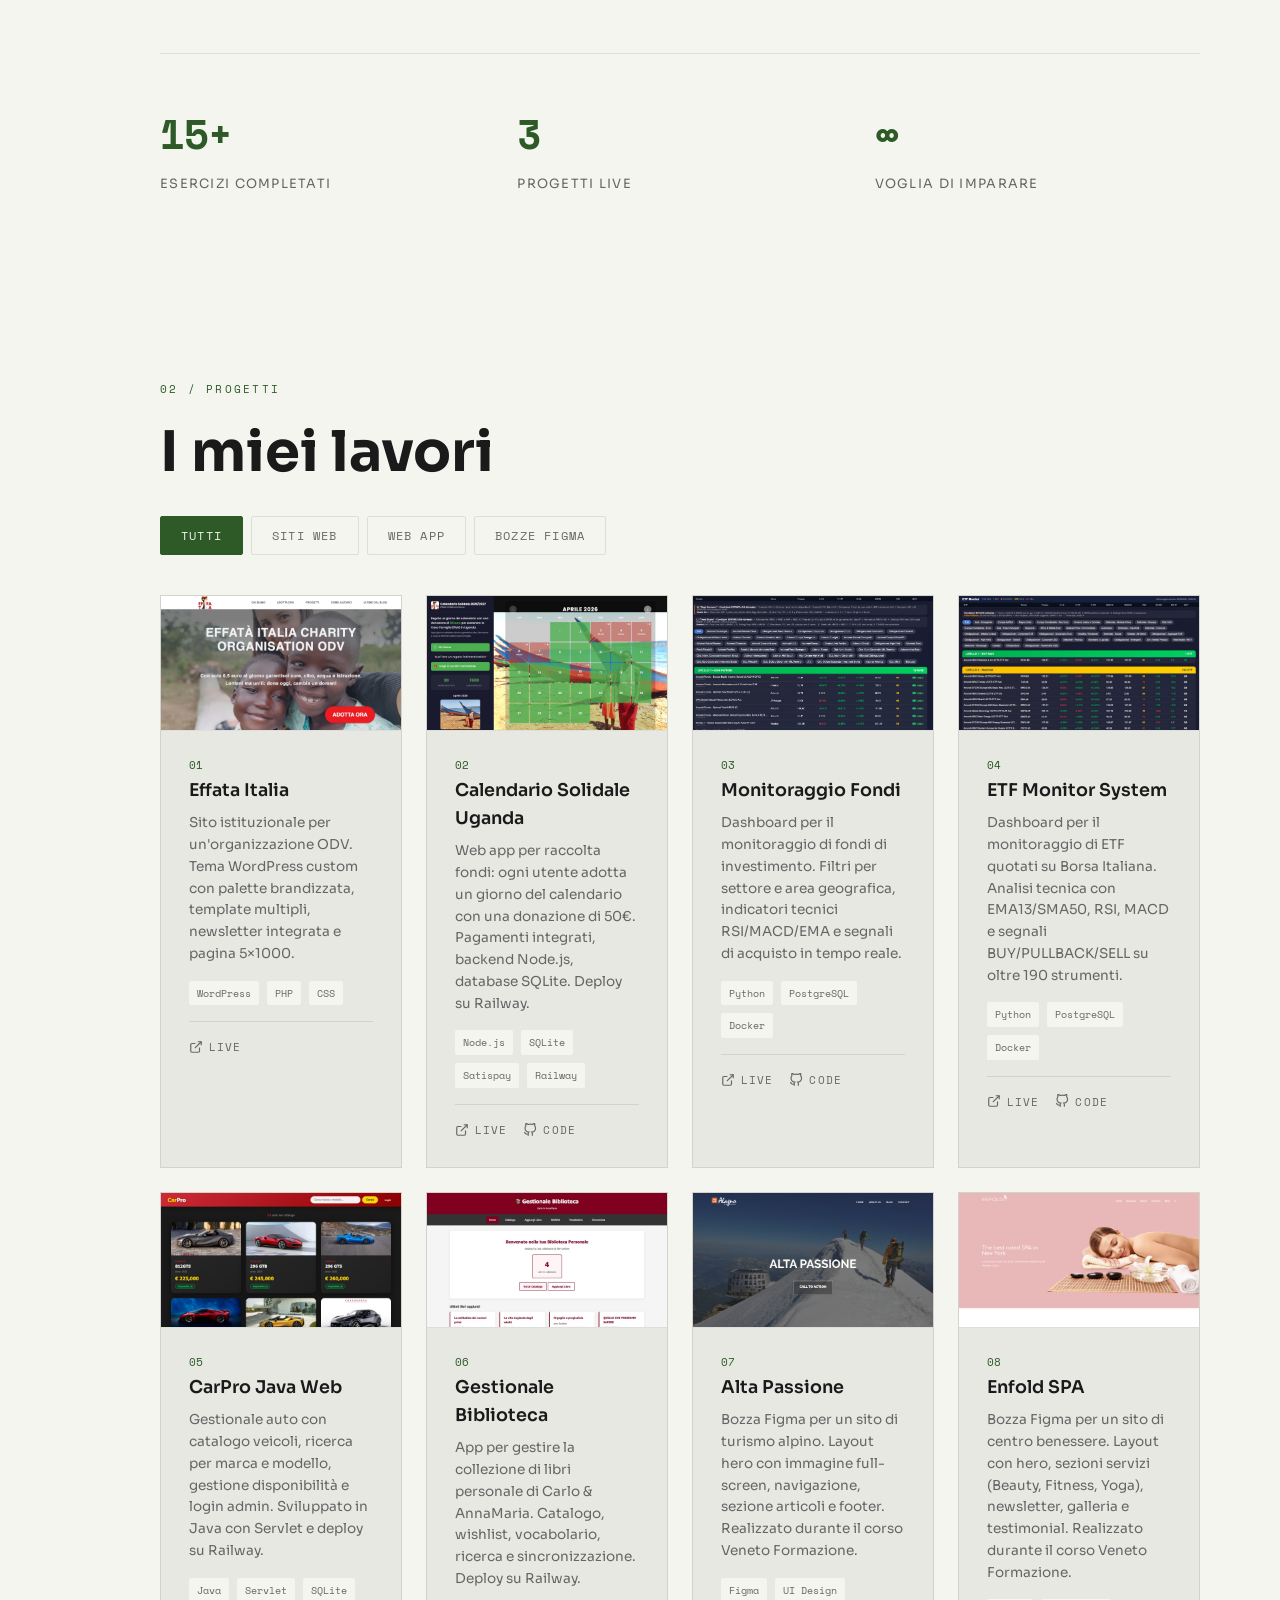
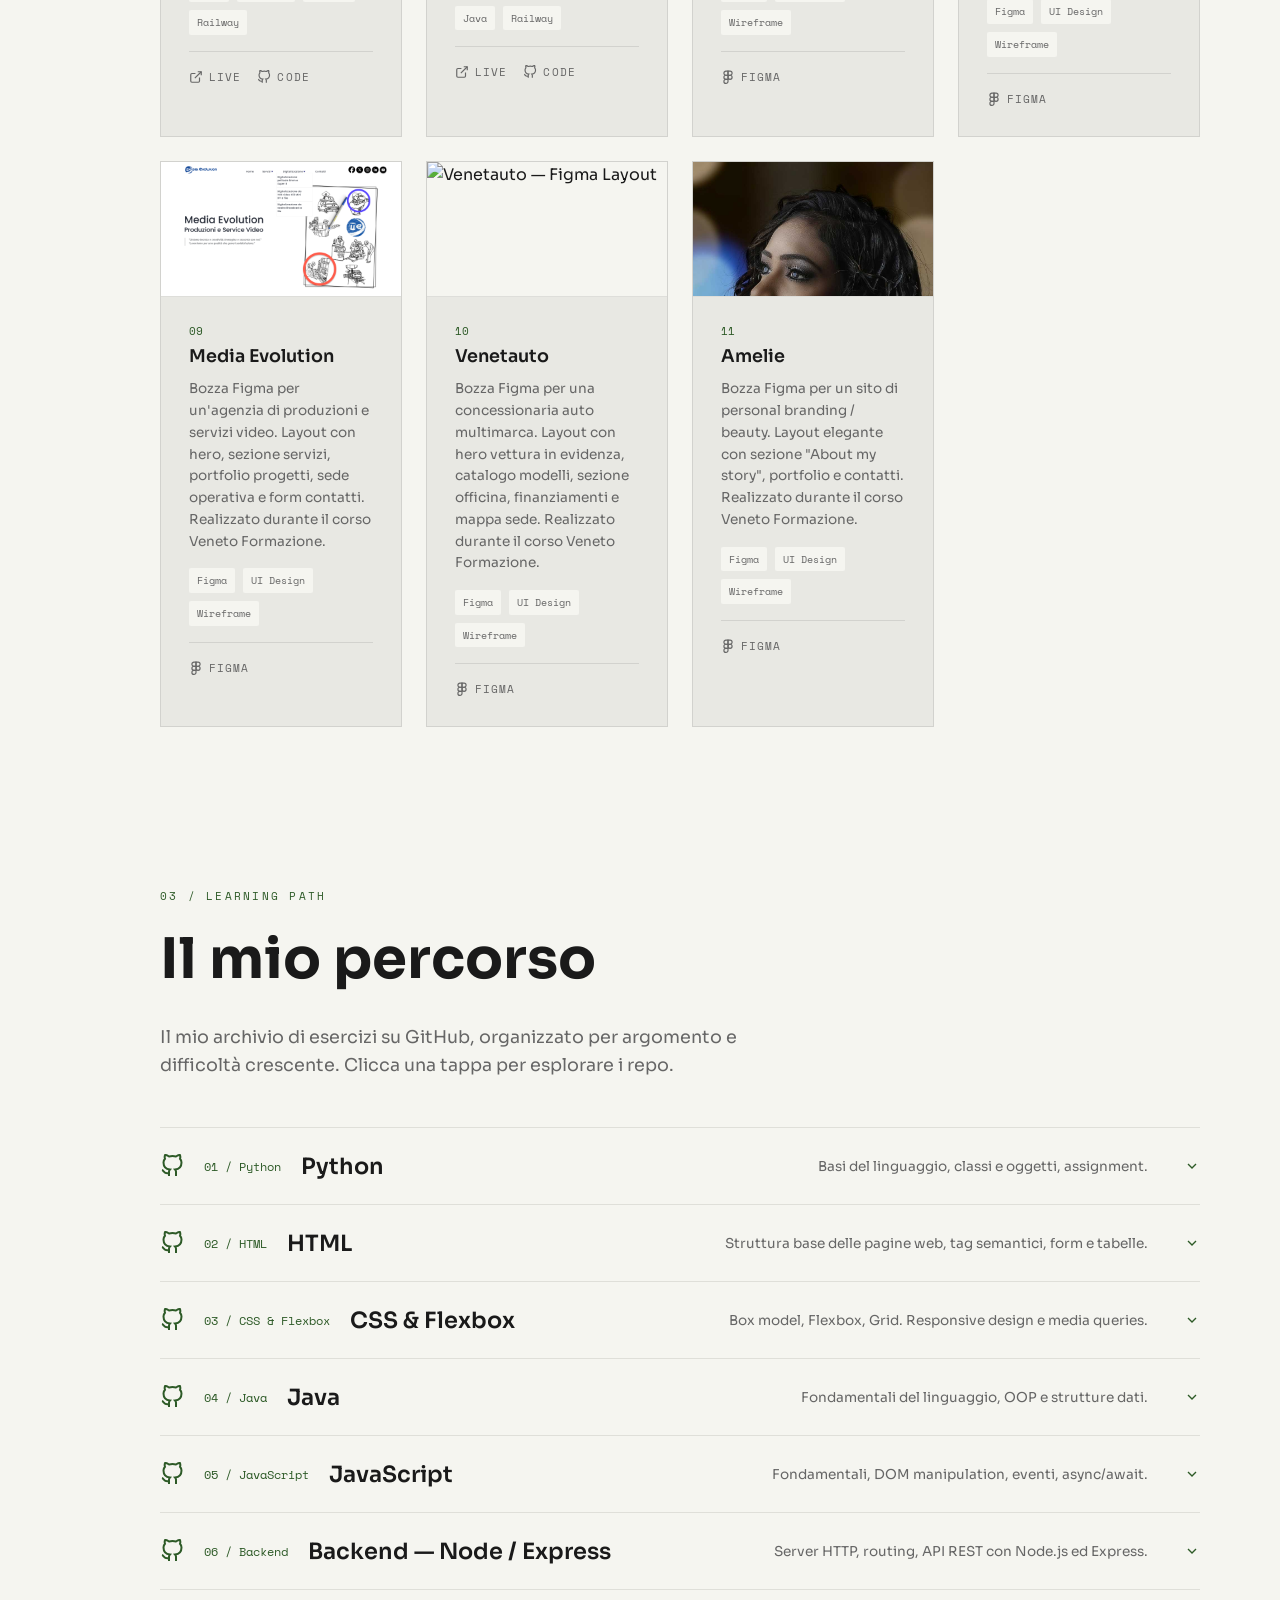
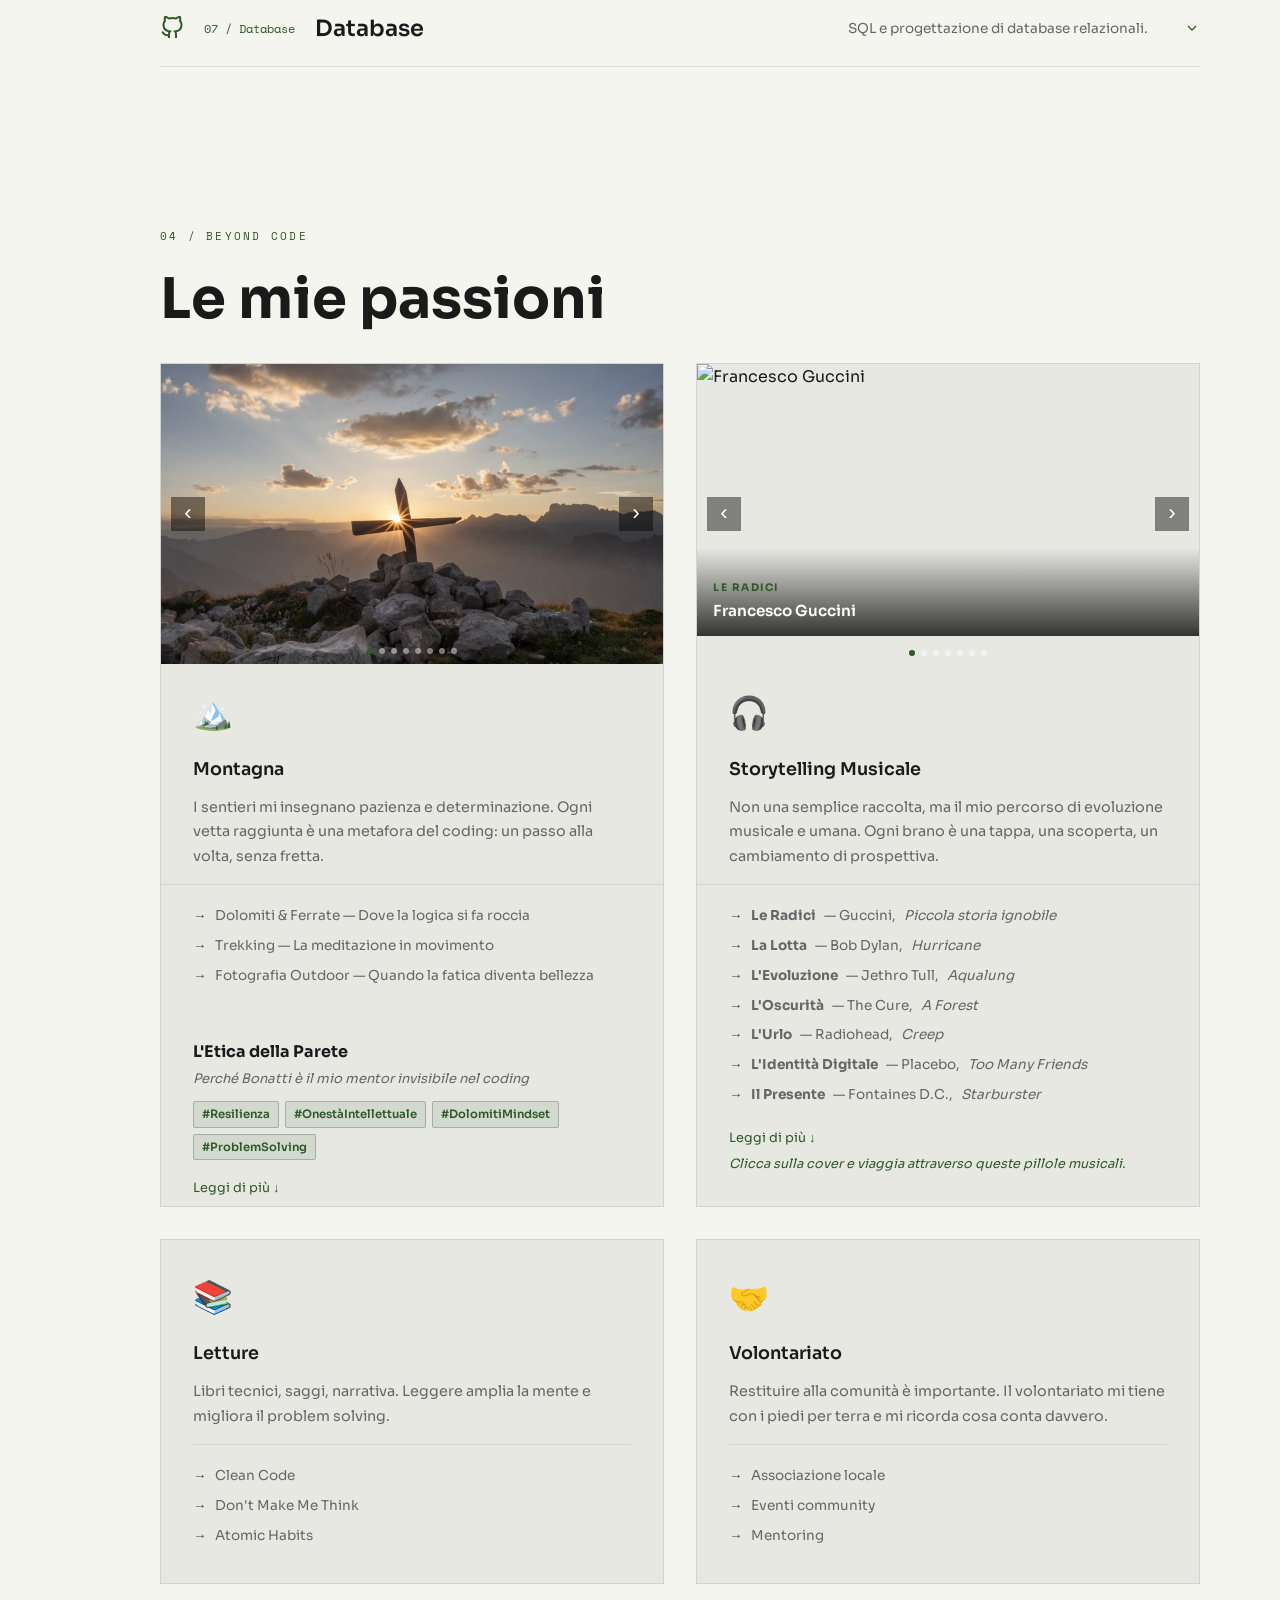
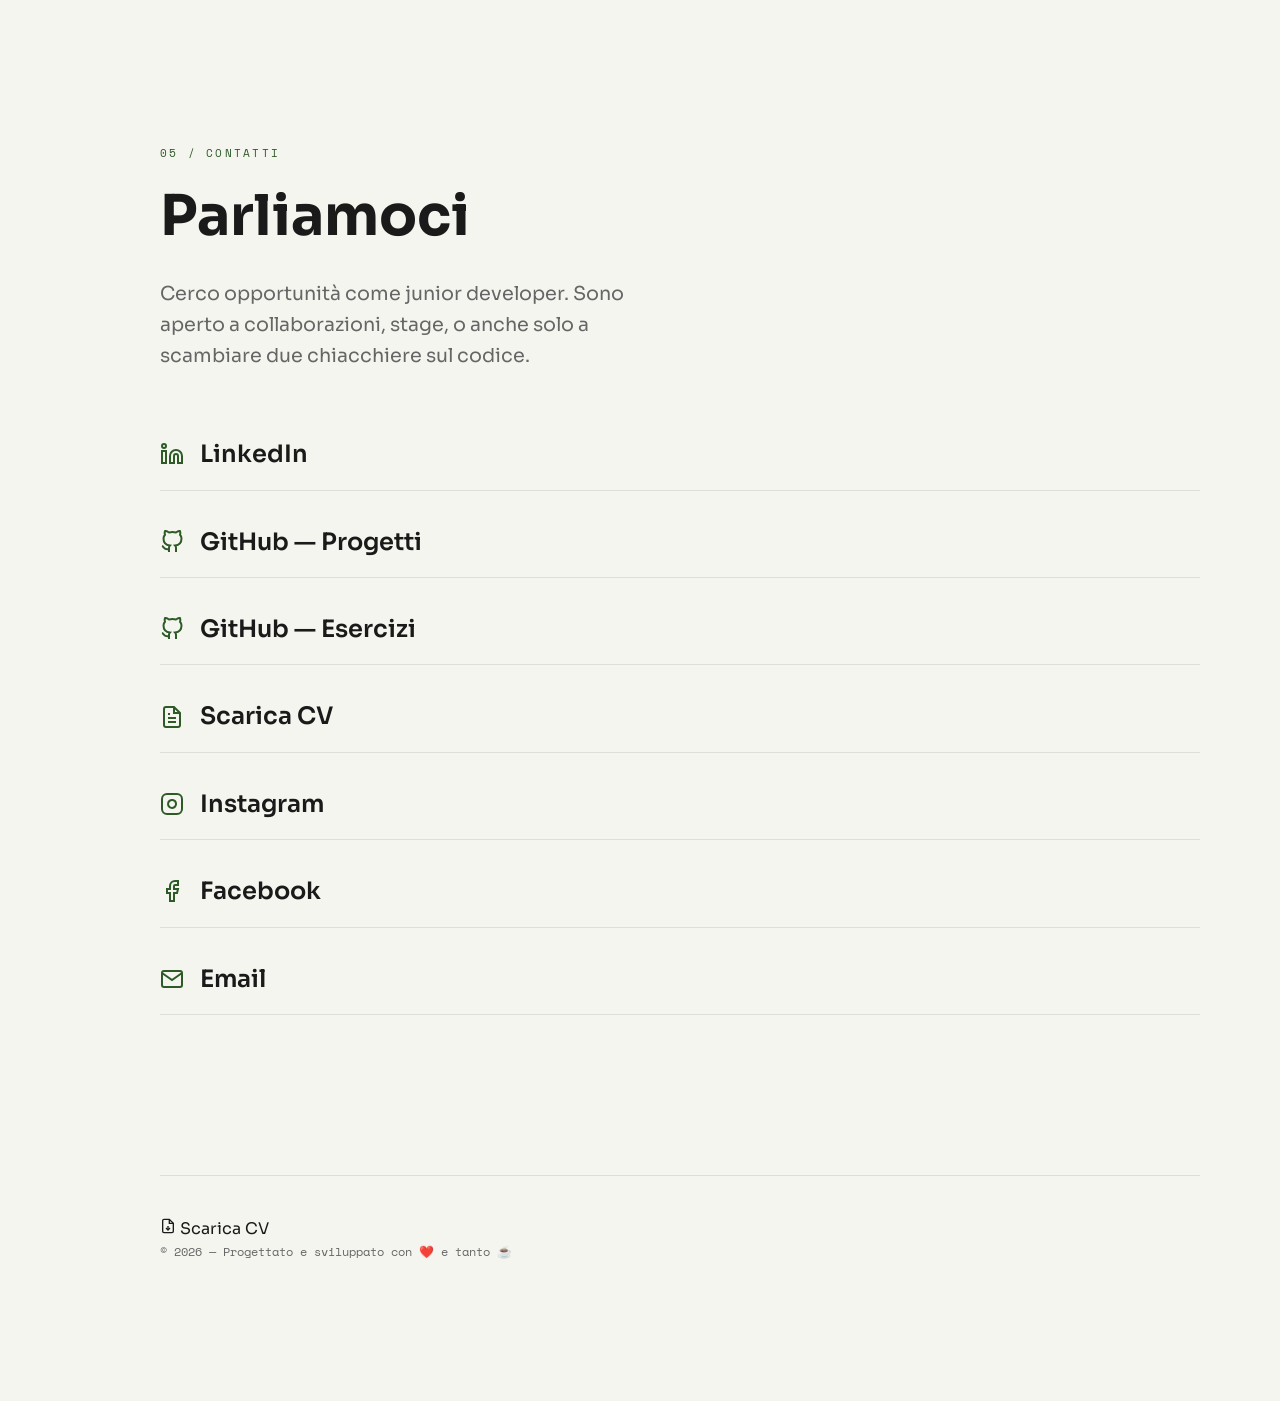
==== commit bc60be06: "Rimuove paragrafo developer dal testo Bonatti" ====
--- a/portfolio.html
+++ b/portfolio.html
@@ -678,7 +678,6 @@
                         <em>Sulle tracce di Walter Bonatti, tra Dolomiti e algoritmi</em></p>
                         <p><em>"La montagna mi ha insegnato a non barare, a essere vero con me stesso e con quello che facevo. Se andavo fuori strada, non potevo dare la colpa a nessuno, ero io che avevo sbagliato. In montagna, come nella vita, non ci sono scuse: o sei capace di superare l'ostacolo o devi avere il coraggio di tornare indietro e ricominciare."</em> — Walter Bonatti</p>
                         <p>C'è un legame invisibile ma d'acciaio che unisce il silenzio delle grandi pareti dolomitiche alla solitudine di una sessione di coding notturna. È un legame fatto di onestà intellettuale. Come scriveva Bonatti, la montagna è un giudice severo: non accetta scorciatoie e non perdona la mancanza di preparazione.</p>
-                        <p>Nel mio lavoro di developer, ritrovo la stessa disciplina. Scrivere codice significa tracciare una via; ogni bug è un appiglio che manca, ogni refactoring è un ritorno consapevole sui propri passi per trovare una linea più elegante e sicura. Non si può barare con un compilatore, così come non si può barare con la roccia: se l'architettura non è solida, il progetto non regge la quota.</p>
                         <p>L'alpinismo mi ha regalato il dono della pazienza metodica. Affrontare una ferrata impegnativa o un trekking di più giorni mi ha insegnato a gestire lo sforzo, a respirare nel momento critico e a capire che la "vetta" — che sia il rilascio di un software o una cima a tremila metri — è solo la logica conseguenza di mille passi fatti con attenzione.</p>
                         <p>Dalle Dolomiti ho imparato il rispetto per il limite e la bellezza del rigore. Fotografo i paesaggi outdoor non solo per catturarne l'estetica, ma per ricordare a me stesso che, dietro ogni visione grandiosa, c'è stata una salita faticosa. Coding e montagna sono per me due facce della stessa medaglia: la ricerca costante di una soluzione pulita, di una via logica, di un orizzonte sempre più vasto da cui guardare il mondo.</p>
                     </div>
